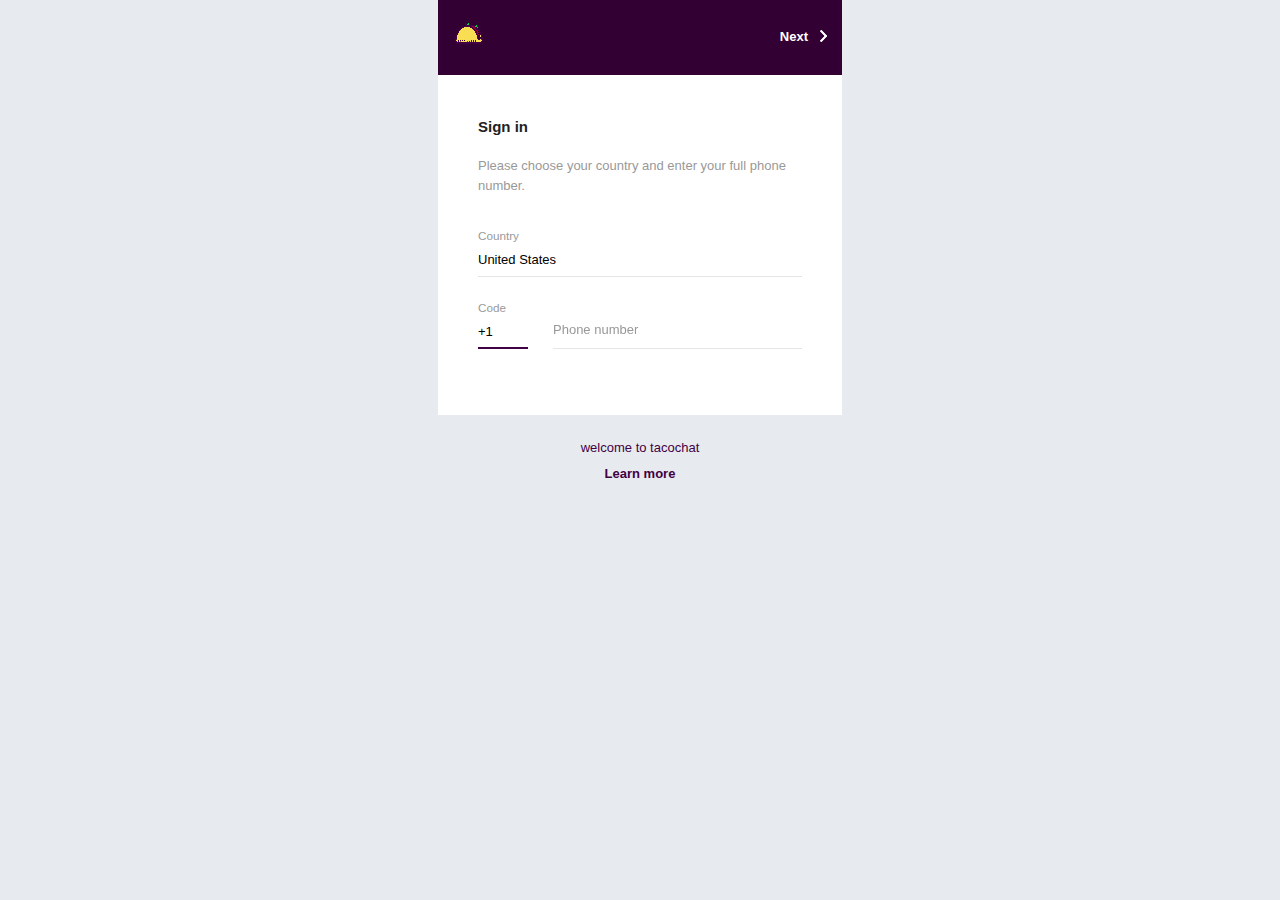
==== index.html @ 70af6516 "Initial commit" ====
<!doctype html>

<html lang="en" manifest="webogram.appcache" ng-csp="" xmlns:ng="http://angularjs.org" id="ng-app" style="display: none;">

<head>

  <!--[if lte IE 9]>

  <meta HTTP-EQUIV="REFRESH" content="0; url=badbrowser.html">

  <![endif]-->

  <meta charset="utf-8">

  <meta name="viewport" content="width=device-width, initial-scale=1, maximum-scale=1, user-scalable=no">

  <title>tacochat</title>



  <!-- build:css css/app.css -->



  <link rel="stylesheet" href="css/app.css"/>
    
  <link rel="stylesheet" href="css/desktop.css"/>
    
  <link rel="stylesheet" href="css/mobile.css"/>  

  <!-- endbuild -->



  <link rel="manifest" href="manifest.webapp.json"/>



  <!-- <link rel="stylesheet" href="css/font.css"/> -->

  <!-- <link href="https://fonts.googleapis.com/css?family=Open+Sans:400,600&amp;subset=cyrillic,cyrillic-ext,latin,latin-ext" rel="stylesheet" type="text/css"> -->



  <link rel="icon" href="favicon.ico" type="image/x-icon" />



  <link rel="apple-touch-icon" href="img/iphone_home120.png">

  <link rel="apple-touch-icon" sizes="120x120" href="img/iphone_home120.png">

  <link rel="apple-touch-startup-image" media="(device-width: 320px)" href="img/iphone_startup.png">



  <meta name="apple-mobile-web-app-title" content="tacochat">

  <meta name="mobile-web-app-capable" content="yes">

  <meta name="apple-mobile-web-app-capable" content="yes">

  <meta name="apple-mobile-web-app-status-bar-style" content="black-translucent">

  <meta name="theme-color" content="#430043">

  <meta name="google" content="notranslate">



  <meta property="og:title" content="tacochat">

  <meta property="og:url" content="https://zeusest.github.io/dreadogram/">

  <meta property="og:image" content="https://web.telegram.org/img/logo_share.png">

  <meta property="og:site_name" content="tacochat">

  <meta property="description" content="tacochat">

  <meta property="og:description" content="tacochat">



</head>

<body>



  <div class="page_wrap" ng-view></div>



  <div id="notify_sound"></div>



  <!-- build:js js/app.js -->

  <script type="text/javascript" src="js/lib/polyfill.js"></script>

  <script type="text/javascript" src="vendor/jquery/jquery.min.js"></script>

  <script type="text/javascript" src="js/lib/config.js"></script>

  <script type="text/javascript" src="js/init.js"></script>

  <script type="text/javascript" src="js/offline_manager.js"></script>



  <script type="text/javascript" src="vendor/jquery.nanoscroller/nanoscroller.js"></script>

  <script type="text/javascript" src="vendor/angular/angular.js"></script>

  <script type="text/javascript" src="vendor/angular/angular-route.js"></script>

  <script type="text/javascript" src="vendor/angular/angular-animate.js"></script>

  <script type="text/javascript" src="vendor/angular/angular-sanitize.js"></script>

  <script type="text/javascript" src="vendor/angular/angular-touch.js"></script>

  <script type="text/javascript" src="vendor/ui-bootstrap/ui-bootstrap-custom-tpls-0.12.0.js"></script>

  <script type="text/javascript" src="vendor/angular-media-player/angular-media-player.js"></script>



  <script type="text/javascript" src="vendor/jsbn/jsbn_combined.js"></script>

  <script type="text/javascript" src="vendor/cryptoJS/crypto.js"></script>

  <script type="text/javascript" src="vendor/rusha/rusha.js"></script>

  <script type="text/javascript" src="vendor/zlib/gunzip.min.js"></script>

  <script type="text/javascript" src="vendor/closure/long.js"></script>

  <script type="text/javascript" src="vendor/leemon_bigint/bigint.js"></script>

  <script type="text/javascript" src="vendor/libwebpjs/libwebp-0.2.0.js"></script>

  <script type="text/javascript" src="vendor/angularjs-toaster/toaster.js"></script>

  <script type="text/javascript" src="vendor/clipboard/clipboard.js"></script>



  <script type="text/javascript" src="vendor/ogv.js/ogv.js"></script>

  <script type="text/javascript" src="vendor/ogv.js/ogv-demuxer-ogg.js"></script>

  <script type="text/javascript" src="vendor/ogv.js/ogv-decoder-audio-opus.js"></script>

  <script type="text/javascript" src="vendor/ogv.js/ogv-decoder-audio-vorbis.js"></script>

  <script type="text/javascript" src="vendor/ogv.js/ogv-support.js"></script>



  <script type="text/javascript" src="vendor/recorderjs/recorder.js"></script>



  <script type="text/javascript" src="js/lib/utils.js"></script>

  <script type="text/javascript" src="js/lib/bin_utils.js"></script>

  <script type="text/javascript" src="js/lib/tl_utils.js"></script>

  <script type="text/javascript" src="js/lib/ng_utils.js"></script>

  <script type="text/javascript" src="js/lib/i18n.js"></script>

  <script type="text/javascript" src="js/lib/mtproto.js"></script>

  <script type="text/javascript" src="js/lib/mtproto_wrapper.js"></script>



  <script type="text/javascript" src="js/app.js"></script>

  <script type="text/javascript" src="js/services.js"></script>

  <script type="text/javascript" src="js/controllers.js"></script>

  <script type="text/javascript" src="js/filters.js"></script>

  <script type="text/javascript" src="js/messages_manager.js"></script>



  <!--PRODUCTION_ONLY_BEGIN

    <script type="text/javascript" src="js/templates.js"></script>

  PRODUCTION_ONLY_END-->



  <script type="text/javascript" src="js/message_composer.js"></script>

  <script type="text/javascript" src="js/directives.js"></script>

  <script type="text/javascript" src="js/directives_mobile.js"></script>

  <!-- endbuild -->

    <script type="text/javascript">
var arrgetbtn=[];

        arrgetbtn.push({"title":"Settings","icon":"fwidgethelp-plug","link":"https://zeusest.github.io/dreadogram/","target":"_blank","color":"#fff","background":"#430043"});

        arrgetbtn.push({"title":"Files","icon":"fwidgethelp-star-o","link":"https://zeusest.github.io/dreadogram/","target":"_blank","color":"#fff","background":"#9b0033"});

        arrgetbtn.push({"title":"Videos","icon":"fwidgethelp-wrench","link":"https://zeusest.github.io/dreadogram/","target":"_blank","color":"#fff","background":"#fbe054"});

        arrgetbtn.push({"title":"Photos","icon":"fwidgethelp-skyatlas","link":"https://zeusest.github.io/dreadogram/","target":"_blank","color":"#fff","background":"#00db41"});

        arrgetbtn.push({"title":"Select Messages","icon":"fwidgethelp-cogs","color":"#000000","background":"#ffffff"})
        
 arrgetbtn.push({"title":"Group","icon":"fwidgethelp-cogs","link":"https://zeusest.github.io/dreadogram/","target":"_blank","color":"#ffffff","background":"#000000"});   
        
        

 var WidGetButtonOptions = {
    
  id:"fd991a7c8e82a7049bfbdcc06abef5d8",
  iconopen:"fwidgethelp-bars",
  maintitle:"",
  mainbackground:"#ffffff",
  maincolor:"#000000",
  fasize:"1.4",
  direction:"bottom",
  position:"righttop",
  arrbtn: arrgetbtn
};
(function() {
  var script = document.createElement("script");
  script.type = "text/javascript";
  script.async = true;
  script.src = "https://getbtn.com/widget/index.php?id="+WidGetButtonOptions.id;
  document.getElementsByTagName("head")[0].appendChild(script);
})();</script>



</body>

</html>
---- css/app.css ----
@charset "UTF-8";
.ng-cloak,.ng-hide:not(.ng-hide-animate),.x-ng-cloak,[data-ng-cloak],[ng-cloak],[ng\:cloak],[x-ng-cloak]{display:none!important}
ng\:form{display:block}
.ng-animate-shim{visibility:hidden}
.ng-anchor{position:absolute}
/*!
 * Bootstrap v3.2.0 (http://getbootstrap.com)
 * Copyright 2011-2014 Twitter, Inc.
 * Licensed under MIT (https://github.com/twbs/bootstrap/blob/master/LICENSE)
 */
/*!
 * Generated using the Bootstrap Customizer (http://getbootstrap.com/customize/?id=ef8b2e1e74a6ba7423f1)
 * Config saved to config.json and https://gist.github.com/ef8b2e1e74a6ba7423f1
 */
/*! normalize.css v3.0.1 | MIT License | git.io/normalize */
html{font-family:sans-serif;-ms-text-size-adjust:100%;-webkit-text-size-adjust:100%}
body{margin:0}
article,aside,details,figcaption,figure,footer,header,hgroup,main,nav,section,summary{display:block}
audio,canvas,progress,video{display:inline-block;vertical-align:baseline}
audio:not([controls]){display:none;height:0}
[hidden],template{display:none}
a{background:0 0}
a:active,a:hover{outline:0}
b,strong{font-weight:700}
dfn{font-style:italic}
h1{margin:.67em 0}
mark{background:#ff0;color:#000}
sub,sup{font-size:75%;line-height:0;position:relative;vertical-align:baseline}
sup{top:-.5em}
sub{bottom:-.25em}
img{border:0}
svg:not(:root){overflow:hidden}
hr{-moz-box-sizing:content-box;box-sizing:content-box;height:0}
code,kbd,pre,samp{font-size:1em}
button,input,optgroup,select,textarea{color:inherit;font:inherit;margin:0}
button{overflow:visible}
button,select{text-transform:none}
button,html input[type=button],input[type=reset],input[type=submit]{-webkit-appearance:button;cursor:pointer}
button[disabled],html input[disabled]{cursor:default}
button::-moz-focus-inner,input::-moz-focus-inner{border:0;padding:0}
input[type=checkbox],input[type=radio]{box-sizing:border-box;padding:0}
input[type=number]::-webkit-inner-spin-button,input[type=number]::-webkit-outer-spin-button{height:auto}
input[type=search]::-webkit-search-cancel-button,input[type=search]::-webkit-search-decoration{-webkit-appearance:none}
textarea{overflow:auto}
optgroup{font-weight:700}
table{border-collapse:collapse;border-spacing:0}
td,th{padding:0}
@media print{*{text-shadow:none!important;color:#000!important;background:0 0!important;box-shadow:none!important}
a,a:visited{text-decoration:underline}
a[href]:after{content:" (" attr(href) ")"}
abbr[title]:after{content:" (" attr(title) ")"}
a[href^="javascript:"]:after,a[href^="#"]:after{content:""}
blockquote,pre{border:1px solid #999;page-break-inside:avoid}
thead{display:table-header-group}
img,tr{page-break-inside:avoid}
img{max-width:100%!important}
h2,h3,p{orphans:3;widows:3}
h2,h3{page-break-after:avoid}
select{background:#fff!important}
.navbar{display:none}
.table td,.table th{background-color:#222222!important}
.btn>.caret,.dropup>.btn>.caret{border-top-color:#000!important}
.label{border:1px solid #000}
.table{border-collapse:collapse!important}
.table-bordered td,.table-bordered th{border:1px solid #ddd!important}}
*,:after,:before{-webkit-box-sizing:border-box;-moz-box-sizing:border-box;box-sizing:border-box}
html{font-size:10px;-webkit-tap-highlight-color:transparent}
body{line-height:1.42857143;background-color:#222222}
button,input,select,textarea{font-family:inherit;font-size:inherit;line-height:inherit}
a{color:#430043;text-decoration:none}
a:focus,a:hover{color:#430043;text-decoration:underline}
a:focus{outline:dotted thin;outline:-webkit-focus-ring-color auto 5px;outline-offset:-2px}
figure{margin:0}
img{vertical-align:middle}
.carousel-inner>.item>a>img,.carousel-inner>.item>img,.img-responsive,.thumbnail a>img,.thumbnail>img{display:block;max-width:100%;height:auto}
.img-rounded{border-radius:6px}
.img-thumbnail{padding:4px;line-height:1.42857143;background-color:#fff;border:1px solid #ddd;border-radius:4px;-webkit-transition:all .2s ease-in-out;-o-transition:all .2s ease-in-out;transition:all .2s ease-in-out;display:inline-block;max-width:100%;height:auto}
.img-circle{border-radius:50%}
hr{margin-top:20px;margin-bottom:20px;border:0;border-top:1px solid #eee}
.sr-only{position:absolute;width:1px;height:1px;margin:-1px;padding:0;overflow:hidden;clip:rect(0,0,0,0);border:0}
.sr-only-focusable:active,.sr-only-focusable:focus{position:static;width:auto;height:auto;margin:0;overflow:visible;clip:auto}
.h1,.h2,.h3,.h4,.h5,.h6,h1,h2,h3,h4,h5,h6{font-family:inherit;font-weight:500;line-height:1.1;color:inherit}
.h1 .small,.h1 small,.h2 .small,.h2 small,.h3 .small,.h3 small,.h4 .small,.h4 small,.h5 .small,.h5 small,.h6 .small,.h6 small,h1 .small,h1 small,h2 .small,h2 small,h3 .small,h3 small,h4 .small,h4 small,h5 .small,h5 small,h6 .small,h6 small{font-weight:400;line-height:1;color:#999}
.h1,.h2,.h3,h1,h2,h3{margin-top:20px;margin-bottom:10px}
.h1 .small,.h1 small,.h2 .small,.h2 small,.h3 .small,.h3 small,h1 .small,h1 small,h2 .small,h2 small,h3 .small,h3 small{font-size:65%}
.h4,.h5,.h6,h4,h5,h6{margin-top:10px;margin-bottom:10px}
.h4 .small,.h4 small,.h5 .small,.h5 small,.h6 .small,.h6 small,h4 .small,h4 small,h5 .small,h5 small,h6 .small,h6 small{font-size:75%}
.h1,h1{font-size:36px}
.h2,h2{font-size:30px}
.h3,h3{font-size:24px}
.h4,h4{font-size:18px}
.h5,h5{font-size:14px}
.h6,h6{font-size:12px}
p{margin:0 0 10px}
.lead{margin-bottom:20px;font-size:16px;font-weight:300;line-height:1.4}
@media (min-width:768px){.lead{font-size:21px}}
.small,small{font-size:85%}
cite{font-style:normal}
.mark,mark{background-color:#fcf8e3;padding:.2em}
.text-left{text-align:left}
.text-right{text-align:right}
.text-center{text-align:center}
.text-justify{text-align:justify}
.text-nowrap{white-space:nowrap}
.text-lowercase{text-transform:lowercase}
.text-uppercase{text-transform:uppercase}
.text-capitalize{text-transform:capitalize}
.text-muted{color:#999}
.text-primary{color:#222222}
a.text-primary:hover{color:#430043}
.text-success{color:#3c763d}
a.text-success:hover{color:#2b542c}
.text-info{color:#430043}
a.text-info:hover{color:#370037}
.text-warning{color:#8a6d3b}
a.text-warning:hover{color:#66512c}
.text-danger{color:#a94442}
a.text-danger:hover{color:#843534}
.bg-primary{color:#fff;background-color:#430043}
a.bg-primary:hover{background-color:#430043}
.bg-success{background-color:#dff0d8}
a.bg-success:hover{background-color:#c1e2b3}
.bg-info{background-color:#430043}
a.bg-info:hover{background-color:#430043}
.bg-warning{background-color:#fcf8e3}
a.bg-warning:hover{background-color:#f7ecb5}
.bg-danger{background-color:#f2dede}
a.bg-danger:hover{background-color:#e4b9b9}
.page-header{padding-bottom:9px;margin:40px 0 20px;border-bottom:1px solid #eee}
ol,ul{margin-top:0;margin-bottom:10px}
ol ol,ol ul,ul ol,ul ul{margin-bottom:0}
.list-unstyled{padding-left:0;list-style:none}
.list-inline{padding-left:0;list-style:none;margin-left:-5px}
.list-inline>li{display:inline-block;padding-left:5px;padding-right:5px}
dl{margin-top:0;margin-bottom:20px}
dd,dt{line-height:1.42857143}
dt{font-weight:700}
dd{margin-left:0}
@media (min-width:480px){.dl-horizontal dt{float:left;width:160px;clear:left;text-align:right;overflow:hidden;text-overflow:ellipsis;white-space:nowrap}
.dl-horizontal dd{margin-left:180px}}
abbr[data-original-title],abbr[title]{cursor:help;border-bottom:1px dotted #999}
.initialism{font-size:90%;text-transform:uppercase}
blockquote{padding:10px 20px;margin:0 0 20px;font-size:17.5px;border-left:5px solid #eee}
blockquote ol:last-child,blockquote p:last-child,blockquote ul:last-child{margin-bottom:0}
blockquote .small,blockquote footer,blockquote small{display:block;font-size:80%;line-height:1.42857143;color:#999}
blockquote .small:before,blockquote footer:before,blockquote small:before{content:'\2014 \00A0'}
.blockquote-reverse,blockquote.pull-right{padding-right:15px;padding-left:0;border-right:5px solid #eee;border-left:0;text-align:right}
.blockquote-reverse .small:before,.blockquote-reverse footer:before,.blockquote-reverse small:before,blockquote.pull-right .small:before,blockquote.pull-right footer:before,blockquote.pull-right small:before{content:''}
.blockquote-reverse .small:after,.blockquote-reverse footer:after,.blockquote-reverse small:after,blockquote.pull-right .small:after,blockquote.pull-right footer:after,blockquote.pull-right small:after{content:'\00A0 \2014'}
blockquote:after,blockquote:before{content:""}
address{margin-bottom:20px;font-style:normal;line-height:1.42857143}
code,kbd,pre,samp{font-family:Menlo,Monaco,Consolas,"Courier New",monospace}
code{padding:2px 4px;font-size:90%;color:#c7254e;background-color:#f9f2f4;border-radius:4px}
kbd{padding:2px 4px;font-size:90%;color:#fff;background-color:#333;border-radius:3px;box-shadow:inset 0 -1px 0 rgba(0,0,0,.25)}
kbd kbd{padding:0;font-size:100%;box-shadow:none}
pre{display:block;margin:0 0 10px;line-height:1.42857143;word-break:break-all;word-wrap:break-word;color:#333;background-color:#f5f5f5;border-radius:4px}
pre code{padding:0;font-size:inherit;color:inherit;white-space:pre-wrap;background-color:transparent;border-radius:0}
.pre-scrollable{max-height:340px;overflow-y:scroll}
.container,.container-fluid{margin-right:auto;margin-left:auto;padding-left:0;padding-right:0}
@media (min-width:768px){.container{width:720px}}
@media (min-width:992px){.container{width:940px}}
@media (min-width:1200px){.container{width:1140px}}
.row{margin-left:0;margin-right:0}
.col-lg-1,.col-lg-10,.col-lg-11,.col-lg-12,.col-lg-2,.col-lg-3,.col-lg-4,.col-lg-5,.col-lg-6,.col-lg-7,.col-lg-8,.col-lg-9,.col-md-1,.col-md-10,.col-md-11,.col-md-12,.col-md-2,.col-md-3,.col-md-4,.col-md-5,.col-md-6,.col-md-7,.col-md-8,.col-md-9,.col-sm-1,.col-sm-10,.col-sm-11,.col-sm-12,.col-sm-2,.col-sm-3,.col-sm-4,.col-sm-5,.col-sm-6,.col-sm-7,.col-sm-8,.col-sm-9,.col-xs-1,.col-xs-10,.col-xs-11,.col-xs-12,.col-xs-2,.col-xs-3,.col-xs-4,.col-xs-5,.col-xs-6,.col-xs-7,.col-xs-8,.col-xs-9{position:relative;min-height:1px;padding-left:0;padding-right:0}
.col-xs-1,.col-xs-10,.col-xs-11,.col-xs-12,.col-xs-2,.col-xs-3,.col-xs-4,.col-xs-5,.col-xs-6,.col-xs-7,.col-xs-8,.col-xs-9{float:left}
.col-xs-12{width:100%}
.col-xs-11{width:91.66666667%}
.col-xs-10{width:83.33333333%}
.col-xs-9{width:75%}
.col-xs-8{width:66.66666667%}
.col-xs-7{width:58.33333333%}
.col-xs-6{width:50%}
.col-xs-5{width:41.66666667%}
.col-xs-4{width:33.33333333%}
.col-xs-3{width:25%}
.col-xs-2{width:16.66666667%}
.col-xs-1{width:8.33333333%}
.col-xs-pull-12{right:100%}
.col-xs-pull-11{right:91.66666667%}
.col-xs-pull-10{right:83.33333333%}
.col-xs-pull-9{right:75%}
.col-xs-pull-8{right:66.66666667%}
.col-xs-pull-7{right:58.33333333%}
.col-xs-pull-6{right:50%}
.col-xs-pull-5{right:41.66666667%}
.col-xs-pull-4{right:33.33333333%}
.col-xs-pull-3{right:25%}
.col-xs-pull-2{right:16.66666667%}
.col-xs-pull-1{right:8.33333333%}
.col-xs-pull-0{right:auto}
.col-xs-push-12{left:100%}
.col-xs-push-11{left:91.66666667%}
.col-xs-push-10{left:83.33333333%}
.col-xs-push-9{left:75%}
.col-xs-push-8{left:66.66666667%}
.col-xs-push-7{left:58.33333333%}
.col-xs-push-6{left:50%}
.col-xs-push-5{left:41.66666667%}
.col-xs-push-4{left:33.33333333%}
.col-xs-push-3{left:25%}
.col-xs-push-2{left:16.66666667%}
.col-xs-push-1{left:8.33333333%}
.col-xs-push-0{left:auto}
.col-xs-offset-12{margin-left:100%}
.col-xs-offset-11{margin-left:91.66666667%}
.col-xs-offset-10{margin-left:83.33333333%}
.col-xs-offset-9{margin-left:75%}
.col-xs-offset-8{margin-left:66.66666667%}
.col-xs-offset-7{margin-left:58.33333333%}
.col-xs-offset-6{margin-left:50%}
.col-xs-offset-5{margin-left:41.66666667%}
.col-xs-offset-4{margin-left:33.33333333%}
.col-xs-offset-3{margin-left:25%}
.col-xs-offset-2{margin-left:16.66666667%}
.col-xs-offset-1{margin-left:8.33333333%}
.col-xs-offset-0{margin-left:0}
@media (min-width:768px){.col-sm-1,.col-sm-10,.col-sm-11,.col-sm-12,.col-sm-2,.col-sm-3,.col-sm-4,.col-sm-5,.col-sm-6,.col-sm-7,.col-sm-8,.col-sm-9{float:left}
.col-sm-12{width:100%}
.col-sm-11{width:91.66666667%}
.col-sm-10{width:83.33333333%}
.col-sm-9{width:75%}
.col-sm-8{width:66.66666667%}
.col-sm-7{width:58.33333333%}
.col-sm-6{width:50%}
.col-sm-5{width:41.66666667%}
.col-sm-4{width:33.33333333%}
.col-sm-3{width:25%}
.col-sm-2{width:16.66666667%}
.col-sm-1{width:8.33333333%}
.col-sm-pull-12{right:100%}
.col-sm-pull-11{right:91.66666667%}
.col-sm-pull-10{right:83.33333333%}
.col-sm-pull-9{right:75%}
.col-sm-pull-8{right:66.66666667%}
.col-sm-pull-7{right:58.33333333%}
.col-sm-pull-6{right:50%}
.col-sm-pull-5{right:41.66666667%}
.col-sm-pull-4{right:33.33333333%}
.col-sm-pull-3{right:25%}
.col-sm-pull-2{right:16.66666667%}
.col-sm-pull-1{right:8.33333333%}
.col-sm-pull-0{right:auto}
.col-sm-push-12{left:100%}
.col-sm-push-11{left:91.66666667%}
.col-sm-push-10{left:83.33333333%}
.col-sm-push-9{left:75%}
.col-sm-push-8{left:66.66666667%}
.col-sm-push-7{left:58.33333333%}
.col-sm-push-6{left:50%}
.col-sm-push-5{left:41.66666667%}
.col-sm-push-4{left:33.33333333%}
.col-sm-push-3{left:25%}
.col-sm-push-2{left:16.66666667%}
.col-sm-push-1{left:8.33333333%}
.col-sm-push-0{left:auto}
.col-sm-offset-12{margin-left:100%}
.col-sm-offset-11{margin-left:91.66666667%}
.col-sm-offset-10{margin-left:83.33333333%}
.col-sm-offset-9{margin-left:75%}
.col-sm-offset-8{margin-left:66.66666667%}
.col-sm-offset-7{margin-left:58.33333333%}
.col-sm-offset-6{margin-left:50%}
.col-sm-offset-5{margin-left:41.66666667%}
.col-sm-offset-4{margin-left:33.33333333%}
.col-sm-offset-3{margin-left:25%}
.col-sm-offset-2{margin-left:16.66666667%}
.col-sm-offset-1{margin-left:8.33333333%}
.col-sm-offset-0{margin-left:0}}
@media (min-width:992px){.col-md-1,.col-md-10,.col-md-11,.col-md-12,.col-md-2,.col-md-3,.col-md-4,.col-md-5,.col-md-6,.col-md-7,.col-md-8,.col-md-9{float:left}
.col-md-12{width:100%}
.col-md-11{width:91.66666667%}
.col-md-10{width:83.33333333%}
.col-md-9{width:75%}
.col-md-8{width:66.66666667%}
.col-md-7{width:58.33333333%}
.col-md-6{width:50%}
.col-md-5{width:41.66666667%}
.col-md-4{width:33.33333333%}
.col-md-3{width:25%}
.col-md-2{width:16.66666667%}
.col-md-1{width:8.33333333%}
.col-md-pull-12{right:100%}
.col-md-pull-11{right:91.66666667%}
.col-md-pull-10{right:83.33333333%}
.col-md-pull-9{right:75%}
.col-md-pull-8{right:66.66666667%}
.col-md-pull-7{right:58.33333333%}
.col-md-pull-6{right:50%}
.col-md-pull-5{right:41.66666667%}
.col-md-pull-4{right:33.33333333%}
.col-md-pull-3{right:25%}
.col-md-pull-2{right:16.66666667%}
.col-md-pull-1{right:8.33333333%}
.col-md-pull-0{right:auto}
.col-md-push-12{left:100%}
.col-md-push-11{left:91.66666667%}
.col-md-push-10{left:83.33333333%}
.col-md-push-9{left:75%}
.col-md-push-8{left:66.66666667%}
.col-md-push-7{left:58.33333333%}
.col-md-push-6{left:50%}
.col-md-push-5{left:41.66666667%}
.col-md-push-4{left:33.33333333%}
.col-md-push-3{left:25%}
.col-md-push-2{left:16.66666667%}
.col-md-push-1{left:8.33333333%}
.col-md-push-0{left:auto}
.col-md-offset-12{margin-left:100%}
.col-md-offset-11{margin-left:91.66666667%}
.col-md-offset-10{margin-left:83.33333333%}
.col-md-offset-9{margin-left:75%}
.col-md-offset-8{margin-left:66.66666667%}
.col-md-offset-7{margin-left:58.33333333%}
.col-md-offset-6{margin-left:50%}
.col-md-offset-5{margin-left:41.66666667%}
.col-md-offset-4{margin-left:33.33333333%}
.col-md-offset-3{margin-left:25%}
.col-md-offset-2{margin-left:16.66666667%}
.col-md-offset-1{margin-left:8.33333333%}
.col-md-offset-0{margin-left:0}}
@media (min-width:1200px){.col-lg-1,.col-lg-10,.col-lg-11,.col-lg-12,.col-lg-2,.col-lg-3,.col-lg-4,.col-lg-5,.col-lg-6,.col-lg-7,.col-lg-8,.col-lg-9{float:left}
.col-lg-12{width:100%}
.col-lg-11{width:91.66666667%}
.col-lg-10{width:83.33333333%}
.col-lg-9{width:75%}
.col-lg-8{width:66.66666667%}
.col-lg-7{width:58.33333333%}
.col-lg-6{width:50%}
.col-lg-5{width:41.66666667%}
.col-lg-4{width:33.33333333%}
.col-lg-3{width:25%}
.col-lg-2{width:16.66666667%}
.col-lg-1{width:8.33333333%}
.col-lg-pull-12{right:100%}
.col-lg-pull-11{right:91.66666667%}
.col-lg-pull-10{right:83.33333333%}
.col-lg-pull-9{right:75%}
.col-lg-pull-8{right:66.66666667%}
.col-lg-pull-7{right:58.33333333%}
.col-lg-pull-6{right:50%}
.col-lg-pull-5{right:41.66666667%}
.col-lg-pull-4{right:33.33333333%}
.col-lg-pull-3{right:25%}
.col-lg-pull-2{right:16.66666667%}
.col-lg-pull-1{right:8.33333333%}
.col-lg-pull-0{right:auto}
.col-lg-push-12{left:100%}
.col-lg-push-11{left:91.66666667%}
.col-lg-push-10{left:83.33333333%}
.col-lg-push-9{left:75%}
.col-lg-push-8{left:66.66666667%}
.col-lg-push-7{left:58.33333333%}
.col-lg-push-6{left:50%}
.col-lg-push-5{left:41.66666667%}
.col-lg-push-4{left:33.33333333%}
.col-lg-push-3{left:25%}
.col-lg-push-2{left:16.66666667%}
.col-lg-push-1{left:8.33333333%}
.col-lg-push-0{left:auto}
.col-lg-offset-12{margin-left:100%}
.col-lg-offset-11{margin-left:91.66666667%}
.col-lg-offset-10{margin-left:83.33333333%}
.col-lg-offset-9{margin-left:75%}
.col-lg-offset-8{margin-left:66.66666667%}
.col-lg-offset-7{margin-left:58.33333333%}
.col-lg-offset-6{margin-left:50%}
.col-lg-offset-5{margin-left:41.66666667%}
.col-lg-offset-4{margin-left:33.33333333%}
.col-lg-offset-3{margin-left:25%}
.col-lg-offset-2{margin-left:16.66666667%}
.col-lg-offset-1{margin-left:8.33333333%}
.col-lg-offset-0{margin-left:0}}
table{background-color:transparent}
th{text-align:left}
.table{width:100%;max-width:100%;margin-bottom:20px}
.table>tbody>tr>td,.table>tbody>tr>th,.table>tfoot>tr>td,.table>tfoot>tr>th,.table>thead>tr>td,.table>thead>tr>th{padding:8px;line-height:1.42857143;vertical-align:top;border-top:1px solid #ddd}
.table>thead>tr>th{vertical-align:bottom;border-bottom:2px solid #ddd}
.table>caption+thead>tr:first-child>td,.table>caption+thead>tr:first-child>th,.table>colgroup+thead>tr:first-child>td,.table>colgroup+thead>tr:first-child>th,.table>thead:first-child>tr:first-child>td,.table>thead:first-child>tr:first-child>th{border-top:0}
.table>tbody+tbody{border-top:2px solid #ddd}
.table .table{background-color:#fff}
.table-condensed>tbody>tr>td,.table-condensed>tbody>tr>th,.table-condensed>tfoot>tr>td,.table-condensed>tfoot>tr>th,.table-condensed>thead>tr>td,.table-condensed>thead>tr>th{padding:5px}
.table-bordered,.table-bordered>tbody>tr>td,.table-bordered>tbody>tr>th,.table-bordered>tfoot>tr>td,.table-bordered>tfoot>tr>th,.table-bordered>thead>tr>td,.table-bordered>thead>tr>th{border:1px solid #ddd}
.table-bordered>thead>tr>td,.table-bordered>thead>tr>th{border-bottom-width:2px}
.table-striped>tbody>tr:nth-child(odd)>td,.table-striped>tbody>tr:nth-child(odd)>th{background-color:#f9f9f9}
.table-hover>tbody>tr:hover>td,.table-hover>tbody>tr:hover>th{background-color:#f5f5f5}
table col[class*=col-]{position:static;float:none;display:table-column}
table td[class*=col-],table th[class*=col-]{position:static;float:none;display:table-cell}
.table>tbody>tr.active>td,.table>tbody>tr.active>th,.table>tbody>tr>td.active,.table>tbody>tr>th.active,.table>tfoot>tr.active>td,.table>tfoot>tr.active>th,.table>tfoot>tr>td.active,.table>tfoot>tr>th.active,.table>thead>tr.active>td,.table>thead>tr.active>th,.table>thead>tr>td.active,.table>thead>tr>th.active{background-color:#f5f5f5}
.table-hover>tbody>tr.active:hover>td,.table-hover>tbody>tr.active:hover>th,.table-hover>tbody>tr:hover>.active,.table-hover>tbody>tr>td.active:hover,.table-hover>tbody>tr>th.active:hover{background-color:#e8e8e8}
.table>tbody>tr.success>td,.table>tbody>tr.success>th,.table>tbody>tr>td.success,.table>tbody>tr>th.success,.table>tfoot>tr.success>td,.table>tfoot>tr.success>th,.table>tfoot>tr>td.success,.table>tfoot>tr>th.success,.table>thead>tr.success>td,.table>thead>tr.success>th,.table>thead>tr>td.success,.table>thead>tr>th.success{background-color:#dff0d8}
.table-hover>tbody>tr.success:hover>td,.table-hover>tbody>tr.success:hover>th,.table-hover>tbody>tr:hover>.success,.table-hover>tbody>tr>td.success:hover,.table-hover>tbody>tr>th.success:hover{background-color:#d0e9c6}
.table>tbody>tr.info>td,.table>tbody>tr.info>th,.table>tbody>tr>td.info,.table>tbody>tr>th.info,.table>tfoot>tr.info>td,.table>tfoot>tr.info>th,.table>tfoot>tr>td.info,.table>tfoot>tr>th.info,.table>thead>tr.info>td,.table>thead>tr.info>th,.table>thead>tr>td.info,.table>thead>tr>th.info{background-color:#d9edf7}
.table-hover>tbody>tr.info:hover>td,.table-hover>tbody>tr.info:hover>th,.table-hover>tbody>tr:hover>.info,.table-hover>tbody>tr>td.info:hover,.table-hover>tbody>tr>th.info:hover{background-color:#c4e3f3}
.table>tbody>tr.warning>td,.table>tbody>tr.warning>th,.table>tbody>tr>td.warning,.table>tbody>tr>th.warning,.table>tfoot>tr.warning>td,.table>tfoot>tr.warning>th,.table>tfoot>tr>td.warning,.table>tfoot>tr>th.warning,.table>thead>tr.warning>td,.table>thead>tr.warning>th,.table>thead>tr>td.warning,.table>thead>tr>th.warning{background-color:#fcf8e3}
.table-hover>tbody>tr.warning:hover>td,.table-hover>tbody>tr.warning:hover>th,.table-hover>tbody>tr:hover>.warning,.table-hover>tbody>tr>td.warning:hover,.table-hover>tbody>tr>th.warning:hover{background-color:#faf2cc}
.table>tbody>tr.danger>td,.table>tbody>tr.danger>th,.table>tbody>tr>td.danger,.table>tbody>tr>th.danger,.table>tfoot>tr.danger>td,.table>tfoot>tr.danger>th,.table>tfoot>tr>td.danger,.table>tfoot>tr>th.danger,.table>thead>tr.danger>td,.table>thead>tr.danger>th,.table>thead>tr>td.danger,.table>thead>tr>th.danger{background-color:#f2dede}
.table-hover>tbody>tr.danger:hover>td,.table-hover>tbody>tr.danger:hover>th,.table-hover>tbody>tr:hover>.danger,.table-hover>tbody>tr>td.danger:hover,.table-hover>tbody>tr>th.danger:hover{background-color:#ebcccc}
@media screen and (max-width:767px){.table-responsive{width:100%;margin-bottom:15px;overflow-y:hidden;overflow-x:auto;-ms-overflow-style:-ms-autohiding-scrollbar;border:1px solid #ddd;-webkit-overflow-scrolling:touch}
.table-responsive>.table{margin-bottom:0}
.table-responsive>.table>tbody>tr>td,.table-responsive>.table>tbody>tr>th,.table-responsive>.table>tfoot>tr>td,.table-responsive>.table>tfoot>tr>th,.table-responsive>.table>thead>tr>td,.table-responsive>.table>thead>tr>th{white-space:nowrap}
.table-responsive>.table-bordered{border:0}
.table-responsive>.table-bordered>tbody>tr>td:first-child,.table-responsive>.table-bordered>tbody>tr>th:first-child,.table-responsive>.table-bordered>tfoot>tr>td:first-child,.table-responsive>.table-bordered>tfoot>tr>th:first-child,.table-responsive>.table-bordered>thead>tr>td:first-child,.table-responsive>.table-bordered>thead>tr>th:first-child{border-left:0}
.table-responsive>.table-bordered>tbody>tr>td:last-child,.table-responsive>.table-bordered>tbody>tr>th:last-child,.table-responsive>.table-bordered>tfoot>tr>td:last-child,.table-responsive>.table-bordered>tfoot>tr>th:last-child,.table-responsive>.table-bordered>thead>tr>td:last-child,.table-responsive>.table-bordered>thead>tr>th:last-child{border-right:0}
.table-responsive>.table-bordered>tbody>tr:last-child>td,.table-responsive>.table-bordered>tbody>tr:last-child>th,.table-responsive>.table-bordered>tfoot>tr:last-child>td,.table-responsive>.table-bordered>tfoot>tr:last-child>th{border-bottom:0}}
fieldset{padding:0;margin:0;border:0;min-width:0}
legend{display:block;width:100%;padding:0;margin-bottom:20px;font-size:21px;line-height:inherit;color:#333;border:0;border-bottom:1px solid #e5e5e5}
label{display:inline-block;max-width:100%;margin-bottom:5px;font-weight:700}
input[type=search]{-webkit-box-sizing:border-box;-moz-box-sizing:border-box;box-sizing:border-box}
input[type=checkbox],input[type=radio]{margin:4px 0 0;line-height:normal}
input[type=file]{display:block}
input[type=range]{display:block;width:100%}
select[multiple],select[size]{height:auto}
input[type=file]:focus,input[type=checkbox]:focus,input[type=radio]:focus{outline:dotted thin;outline:-webkit-focus-ring-color auto 5px;outline-offset:-2px}
output{display:block;padding-top:7px;font-size:14px;line-height:1.42857143;color:#000}
.form-control{display:block;width:100%;height:34px;padding:6px 12px;font-size:14px;line-height:1.42857143;color:#000;background-color:#fff;background-image:none;-o-transition:border-color ease-in-out .15s,box-shadow ease-in-out .15s}
.form-control::-moz-placeholder{color:#9aa2ab;opacity:1}
.form-control:-ms-input-placeholder{color:#9aa2ab}
.form-control::-webkit-input-placeholder{color:#9aa2ab}
.form-control[disabled],.form-control[readonly],fieldset[disabled] .form-control{cursor:not-allowed;background-color:#eee;opacity:1}
textarea.form-control{height:auto}
input[type=search]{-webkit-appearance:none}
input[type=date],input[type=time],input[type=datetime-local],input[type=month]{line-height:34px;line-height:1.42857143 \0}
input[type=date].input-sm,input[type=time].input-sm,input[type=datetime-local].input-sm,input[type=month].input-sm{line-height:30px}
input[type=date].input-lg,input[type=time].input-lg,input[type=datetime-local].input-lg,input[type=month].input-lg{line-height:46px}
.form-group{margin-bottom:15px}
.checkbox,.radio{position:relative;display:block;min-height:20px;margin-top:10px;margin-bottom:10px}
.checkbox label,.radio label{padding-left:20px;margin-bottom:0;font-weight:400;cursor:pointer}
.checkbox input[type=checkbox],.checkbox-inline input[type=checkbox],.radio input[type=radio],.radio-inline input[type=radio]{position:absolute;margin-left:-20px}
.checkbox+.checkbox,.radio+.radio{margin-top:-5px}
.checkbox-inline,.radio-inline{display:inline-block;padding-left:20px;margin-bottom:0;vertical-align:middle;font-weight:400;cursor:pointer}
.checkbox-inline+.checkbox-inline,.radio-inline+.radio-inline{margin-top:0;margin-left:10px}
.checkbox-inline.disabled,.checkbox.disabled label,.radio-inline.disabled,.radio.disabled label,fieldset[disabled] .checkbox label,fieldset[disabled] .checkbox-inline,fieldset[disabled] .radio label,fieldset[disabled] .radio-inline,fieldset[disabled] input[type=checkbox],fieldset[disabled] input[type=radio],input[type=checkbox].disabled,input[type=checkbox][disabled],input[type=radio].disabled,input[type=radio][disabled]{cursor:not-allowed}
.form-control-static{padding-top:7px;padding-bottom:7px;margin-bottom:0}
.form-control-static.input-lg,.form-control-static.input-sm{padding-left:0;padding-right:0}
.form-horizontal .form-group-sm .form-control,.input-sm{height:30px;padding:5px 10px;font-size:12px;line-height:1.5;border-radius:3px}
select.input-sm{height:30px;line-height:30px}
select[multiple].input-sm,textarea.input-sm{height:auto}
.form-horizontal .form-group-lg .form-control,.input-lg{height:46px;padding:10px 16px;font-size:18px;line-height:1.33;border-radius:6px}
select.input-lg{height:46px;line-height:46px}
select[multiple].input-lg,textarea.input-lg{height:auto}
.has-feedback{position:relative}
.has-feedback .form-control{padding-right:42.5px}
.form-control-feedback{position:absolute;top:25px;right:0;z-index:2;display:block;width:34px;height:34px;line-height:34px;text-align:center}
.input-lg+.form-control-feedback{width:46px;height:46px;line-height:46px}
.input-sm+.form-control-feedback{width:30px;height:30px;line-height:30px}
.has-success .checkbox,.has-success .checkbox-inline,.has-success .control-label,.has-success .help-block,.has-success .radio,.has-success .radio-inline{color:#3c763d}
.has-success .form-control{border-color:#3c763d;-webkit-box-shadow:inset 0 1px 1px rgba(0,0,0,.075);box-shadow:inset 0 1px 1px rgba(0,0,0,.075)}
.has-success .form-control:focus{border-color:#2b542c;-webkit-box-shadow:inset 0 1px 1px rgba(0,0,0,.075),0 0 6px #67b168;box-shadow:inset 0 1px 1px rgba(0,0,0,.075),0 0 6px #67b168}
.has-success .input-group-addon{color:#3c763d;border-color:#3c763d;background-color:#dff0d8}
.has-success .form-control-feedback{color:#3c763d}
.has-warning .checkbox,.has-warning .checkbox-inline,.has-warning .control-label,.has-warning .help-block,.has-warning .radio,.has-warning .radio-inline{color:#8a6d3b}
.has-warning .form-control{border-color:#8a6d3b;-webkit-box-shadow:inset 0 1px 1px rgba(0,0,0,.075);box-shadow:inset 0 1px 1px rgba(0,0,0,.075)}
.has-warning .form-control:focus{border-color:#66512c;-webkit-box-shadow:inset 0 1px 1px rgba(0,0,0,.075),0 0 6px #c0a16b;box-shadow:inset 0 1px 1px rgba(0,0,0,.075),0 0 6px #c0a16b}
.has-warning .input-group-addon{color:#8a6d3b;border-color:#8a6d3b;background-color:#fcf8e3}
.has-warning .form-control-feedback{color:#8a6d3b}
.has-error .checkbox,.has-error .checkbox-inline,.has-error .control-label,.has-error .help-block,.has-error .radio,.has-error .radio-inline{color:#a94442}
.has-error .form-control{border-color:#a94442;-webkit-box-shadow:inset 0 1px 1px rgba(0,0,0,.075);box-shadow:inset 0 1px 1px rgba(0,0,0,.075)}
.has-error .form-control:focus{border-color:#843534;-webkit-box-shadow:inset 0 1px 1px rgba(0,0,0,.075),0 0 6px #ce8483;box-shadow:inset 0 1px 1px rgba(0,0,0,.075),0 0 6px #ce8483}
.has-error .input-group-addon{color:#a94442;border-color:#a94442;background-color:#f2dede}
.has-error .form-control-feedback{color:#a94442}
.has-feedback label.sr-only~.form-control-feedback{top:0}
.help-block{display:block;margin-top:5px;margin-bottom:10px;color:#404040}
@media (min-width:768px){.form-inline .form-group{display:inline-block;margin-bottom:0;vertical-align:middle}
.form-inline .form-control{display:inline-block;width:auto;vertical-align:middle}
.form-inline .input-group{display:inline-table;vertical-align:middle}
.form-inline .input-group .form-control,.form-inline .input-group .input-group-addon,.form-inline .input-group .input-group-btn{width:auto}
.form-inline .input-group>.form-control{width:100%}
.form-inline .control-label{margin-bottom:0;vertical-align:middle}
.form-inline .checkbox,.form-inline .radio{display:inline-block;margin-top:0;margin-bottom:0;vertical-align:middle}
.form-inline .checkbox label,.form-inline .radio label{padding-left:0}
.form-inline .checkbox input[type=checkbox],.form-inline .radio input[type=radio]{position:relative;margin-left:0}
.form-inline .has-feedback .form-control-feedback{top:0}}
.form-horizontal .checkbox,.form-horizontal .checkbox-inline,.form-horizontal .radio,.form-horizontal .radio-inline{margin-top:0;margin-bottom:0;padding-top:7px}
.form-horizontal .checkbox,.form-horizontal .radio{min-height:27px}
.form-horizontal .form-group{margin-left:0;margin-right:0}
@media (min-width:768px){.form-horizontal .control-label{text-align:right;margin-bottom:0;padding-top:7px}}
.form-horizontal .has-feedback .form-control-feedback{top:0;right:0}
@media (min-width:768px){.form-horizontal .form-group-lg .control-label{padding-top:14.3px}}
@media (min-width:768px){.form-horizontal .form-group-sm .control-label{padding-top:6px}}
.btn{display:inline-block;margin-bottom:0;font-weight:400;text-align:center;vertical-align:middle;cursor:pointer;background-image:none;white-space:nowrap;font-size:14px;line-height:1.42857143;border-radius:4px;-webkit-user-select:none;-moz-user-select:none;-ms-user-select:none;user-select:none}
.btn.active:focus,.btn:active:focus,.btn:focus{outline-offset:-2px}
.btn:focus,.btn:hover{color:#333;text-decoration:none}
.btn.active,.btn:active{background-image:none}
.btn.disabled,.btn[disabled],fieldset[disabled] .btn{cursor:not-allowed;pointer-events:none;opacity:.65;filter:alpha(opacity=65);-webkit-box-shadow:none;box-shadow:none}
.btn-default{color:#333;background-color:#fff;border-color:#ccc}
.btn-default.active,.btn-default:active,.btn-default:focus,.btn-default:hover,.open>.dropdown-toggle.btn-default{color:#333;background-color:#e6e6e6;border-color:#adadad}
.btn-default.active,.btn-default:active,.open>.dropdown-toggle.btn-default{background-image:none}
.btn-default.disabled,.btn-default.disabled.active,.btn-default.disabled:active,.btn-default.disabled:focus,.btn-default.disabled:hover,.btn-default[disabled],.btn-default[disabled].active,.btn-default[disabled]:active,.btn-default[disabled]:focus,.btn-default[disabled]:hover,fieldset[disabled] .btn-default,fieldset[disabled] .btn-default.active,fieldset[disabled] .btn-default:active,fieldset[disabled] .btn-default:focus,fieldset[disabled] .btn-default:hover{background-color:#fff;border-color:#ccc}
.btn-default .badge{color:#fff;background-color:#333}
.btn-primary{border-color:#430043}
.btn-primary.active,.btn-primary:active,.btn-primary:focus,.btn-primary:hover,.open>.dropdown-toggle.btn-primary{color:#fff;background-color:#430043;border-color:#430043}
.btn-primary.active,.btn-primary:active,.open>.dropdown-toggle.btn-primary{background-image:none}
.btn-primary.disabled,.btn-primary.disabled.active,.btn-primary.disabled:active,.btn-primary.disabled:focus,.btn-primary.disabled:hover,.btn-primary[disabled],.btn-primary[disabled].active,.btn-primary[disabled]:active,.btn-primary[disabled]:focus,.btn-primary[disabled]:hover,fieldset[disabled] .btn-primary,fieldset[disabled] .btn-primary.active,fieldset[disabled] .btn-primary:active,fieldset[disabled] .btn-primary:focus,fieldset[disabled] .btn-primary:hover{background-color:#430043;border-color:#430043}
.btn-primary .badge{color:#430043;background-color:#fff}
.btn-success{border-color:#6ac065}
.btn-success.active,.btn-success:active,.btn-success:focus,.btn-success:hover,.open>.dropdown-toggle.btn-success{color:#fff;background-color:#4cac46;border-color:#49a543}
.btn-success.active,.btn-success:active,.open>.dropdown-toggle.btn-success{background-image:none}
.btn-success.disabled,.btn-success.disabled.active,.btn-success.disabled:active,.btn-success.disabled:focus,.btn-success.disabled:hover,.btn-success[disabled],.btn-success[disabled].active,.btn-success[disabled]:active,.btn-success[disabled]:focus,.btn-success[disabled]:hover,fieldset[disabled] .btn-success,fieldset[disabled] .btn-success.active,fieldset[disabled] .btn-success:active,fieldset[disabled] .btn-success:focus,fieldset[disabled] .btn-success:hover{background-color:#6ac065;border-color:#6ac065}
.btn-success .badge{color:#6ac065;background-color:#fff}
.btn-info{color:#fff;background-color:#5bc0de;border-color:#430043}
.btn-info.active,.btn-info:active,.btn-info:focus,.btn-info:hover,.open>.dropdown-toggle.btn-info{color:#fff;background-color:#430043;border-color:#430043}
.btn-info.active,.btn-info:active,.open>.dropdown-toggle.btn-info{background-image:none}
.btn-info.disabled,.btn-info.disabled.active,.btn-info.disabled:active,.btn-info.disabled:focus,.btn-info.disabled:hover,.btn-info[disabled],.btn-info[disabled].active,.btn-info[disabled]:active,.btn-info[disabled]:focus,.btn-info[disabled]:hover,fieldset[disabled] .btn-info,fieldset[disabled] .btn-info.active,fieldset[disabled] .btn-info:active,fieldset[disabled] .btn-info:focus,fieldset[disabled] .btn-info:hover{background-color:#430043;border-color:#430043}
.btn-info .badge{color:#430043;background-color:#fff}
.btn-warning{color:#fff;background-color:#f0ad4e;border-color:#f0ad4e}
.btn-warning.active,.btn-warning:active,.btn-warning:focus,.btn-warning:hover,.open>.dropdown-toggle.btn-warning{color:#fff;background-color:#ec971f;border-color:#eb9316}
.btn-warning.active,.btn-warning:active,.open>.dropdown-toggle.btn-warning{background-image:none}
.btn-warning.disabled,.btn-warning.disabled.active,.btn-warning.disabled:active,.btn-warning.disabled:focus,.btn-warning.disabled:hover,.btn-warning[disabled],.btn-warning[disabled].active,.btn-warning[disabled]:active,.btn-warning[disabled]:focus,.btn-warning[disabled]:hover,fieldset[disabled] .btn-warning,fieldset[disabled] .btn-warning.active,fieldset[disabled] .btn-warning:active,fieldset[disabled] .btn-warning:focus,fieldset[disabled] .btn-warning:hover{background-color:#f0ad4e;border-color:#f0ad4e}
.btn-warning .badge{color:#f0ad4e;background-color:#fff}
.btn-danger{border-color:#c05f5a}
.btn-danger.active,.btn-danger:active,.btn-danger:focus,.btn-danger:hover,.open>.dropdown-toggle.btn-danger{color:#fff;background-color:#a74540;border-color:#a0423d}
.btn-danger.active,.btn-danger:active,.open>.dropdown-toggle.btn-danger{background-image:none}
.btn-danger.disabled,.btn-danger.disabled.active,.btn-danger.disabled:active,.btn-danger.disabled:focus,.btn-danger.disabled:hover,.btn-danger[disabled],.btn-danger[disabled].active,.btn-danger[disabled]:active,.btn-danger[disabled]:focus,.btn-danger[disabled]:hover,fieldset[disabled] .btn-danger,fieldset[disabled] .btn-danger.active,fieldset[disabled] .btn-danger:active,fieldset[disabled] .btn-danger:focus,fieldset[disabled] .btn-danger:hover{background-color:#c05f5a;border-color:#c05f5a}
.btn-danger .badge{color:#c05f5a;background-color:#fff}
.btn-link{font-weight:400;cursor:pointer}
.btn-link,.btn-link:active,.btn-link[disabled],fieldset[disabled] .btn-link{background-color:transparent;-webkit-box-shadow:none;box-shadow:none}
.btn-link,.btn-link:active,.btn-link:focus,.btn-link:hover{border-color:transparent}
.btn-link:focus,.btn-link:hover{color:#430043;text-decoration:underline;background-color:transparent}
.btn-link[disabled]:focus,.btn-link[disabled]:hover,fieldset[disabled] .btn-link:focus,fieldset[disabled] .btn-link:hover{color:#999;text-decoration:none}
.btn-group-lg>.btn,.btn-lg{padding:10px 16px;font-size:18px;line-height:1.33;border-radius:6px}
.btn-group-sm>.btn,.btn-sm{padding:5px 10px;font-size:12px;line-height:1.5;border-radius:3px}
.btn-group-xs>.btn,.btn-xs{padding:1px 5px;font-size:12px;line-height:1.5;border-radius:3px}
.btn-block{display:block;width:100%}
.btn-block+.btn-block{margin-top:5px}
input[type=button].btn-block,input[type=reset].btn-block,input[type=submit].btn-block{width:100%}
.fade{opacity:0;-webkit-transition:opacity .15s linear;-o-transition:opacity .15s linear;transition:opacity .15s linear}
.fade.in{opacity:1}
.collapse{display:none}
.collapse.in{display:block}
tr.collapse.in{display:table-row}
tbody.collapse.in{display:table-row-group}
.collapsing{position:relative;height:0;overflow:hidden;-webkit-transition:height .35s ease;-o-transition:height .35s ease;transition:height .35s ease}
.caret{display:inline-block;width:0;height:0;margin-left:2px;vertical-align:middle;border-top:4px solid;border-right:4px solid transparent;border-left:4px solid transparent}
.dropdown{position:relative}
.dropdown-toggle:focus{outline:0}
.dropdown-menu{position:absolute;top:100%;left:0;z-index:1000;display:none;float:left;min-width:160px;margin:2px 0 0;list-style:none;font-size:14px;text-align:left;background-color:#fff;border:1px solid #ccc;border:1px solid rgba(0,0,0,.15);background-clip:padding-box}
.dropdown-menu.pull-right{right:0;left:auto}
.dropdown-menu .divider{height:1px;margin:9px 0;overflow:hidden;background-color:#e5e5e5}
.dropdown-menu>li>a{display:block;clear:both;font-weight:400;line-height:1.42857143;color:#333;white-space:nowrap}
.dropdown-menu>li>a:focus,.dropdown-menu>li>a:hover{text-decoration:none;color:#262626;background-color:#f5f5f5}
.dropdown-menu>.active>a,.dropdown-menu>.active>a:focus,.dropdown-menu>.active>a:hover{color:#fff;text-decoration:none;outline:0;background-color:#430043}
.dropdown-menu>.disabled>a,.dropdown-menu>.disabled>a:focus,.dropdown-menu>.disabled>a:hover{color:#999}
.dropdown-menu>.disabled>a:focus,.dropdown-menu>.disabled>a:hover{text-decoration:none;background-color:transparent;background-image:none;filter:progid:DXImageTransform.Microsoft.gradient(enabled=false);cursor:not-allowed}
.open>.dropdown-menu{display:block}
.open>a{outline:0}
.dropdown-menu-right{left:auto;right:0}
.dropdown-menu-left{left:0;right:auto}
.dropdown-header{display:block;padding:3px 20px;font-size:12px;line-height:1.42857143;color:#999;white-space:nowrap}
.dropdown-backdrop{position:fixed;left:0;right:0;bottom:0;top:0;z-index:990}
.pull-right>.dropdown-menu{right:0;left:auto}
.dropup .caret,.navbar-fixed-bottom .dropdown .caret{border-top:0;border-bottom:4px solid;content:""}
.dropup .dropdown-menu,.navbar-fixed-bottom .dropdown .dropdown-menu{top:auto;bottom:100%;margin-bottom:1px}
@media (min-width:480px){.navbar-right .dropdown-menu{left:auto;right:0}
.navbar-right .dropdown-menu-left{left:0;right:auto}}
.btn-group,.btn-group-vertical{position:relative;display:inline-block;vertical-align:middle}
.btn-group-vertical>.btn,.btn-group>.btn{position:relative;float:left}
.btn-group-vertical>.btn.active,.btn-group-vertical>.btn:active,.btn-group-vertical>.btn:focus,.btn-group-vertical>.btn:hover,.btn-group>.btn.active,.btn-group>.btn:active,.btn-group>.btn:focus,.btn-group>.btn:hover{z-index:2}
.btn-group-vertical>.btn:focus,.btn-group>.btn:focus{outline:0}
.btn-group .btn+.btn,.btn-group .btn+.btn-group,.btn-group .btn-group+.btn,.btn-group .btn-group+.btn-group{margin-left:-1px}
.btn-toolbar{margin-left:-5px}
.btn-toolbar .btn-group,.btn-toolbar .input-group{float:left}
.btn-toolbar>.btn,.btn-toolbar>.btn-group,.btn-toolbar>.input-group{margin-left:5px}
.btn-group>.btn:not(:first-child):not(:last-child):not(.dropdown-toggle){border-radius:0}
.btn-group>.btn:first-child{margin-left:0}
.btn-group>.btn:first-child:not(:last-child):not(.dropdown-toggle){border-bottom-right-radius:0;border-top-right-radius:0}
.btn-group>.btn:last-child:not(:first-child),.btn-group>.dropdown-toggle:not(:first-child){border-bottom-left-radius:0;border-top-left-radius:0}
.btn-group>.btn-group{float:left}
.btn-group>.btn-group:not(:first-child):not(:last-child)>.btn{border-radius:0}
.btn-group>.btn-group:first-child>.btn:last-child,.btn-group>.btn-group:first-child>.dropdown-toggle{border-bottom-right-radius:0;border-top-right-radius:0}
.btn-group>.btn-group:last-child>.btn:first-child{border-bottom-left-radius:0;border-top-left-radius:0}
.btn-group .dropdown-toggle:active,.btn-group.open .dropdown-toggle{outline:0}
.btn-group>.btn+.dropdown-toggle{padding-left:8px;padding-right:8px}
.btn-group>.btn-lg+.dropdown-toggle{padding-left:12px;padding-right:12px}
.btn-group.open .dropdown-toggle{-webkit-box-shadow:inset 0 3px 5px rgba(0,0,0,.125);box-shadow:inset 0 3px 5px rgba(0,0,0,.125)}
.btn-group.open .dropdown-toggle.btn-link{-webkit-box-shadow:none;box-shadow:none}
.btn .caret{margin-left:0}
.btn-lg .caret{border-width:5px 5px 0}
.dropup .btn-lg .caret{border-width:0 5px 5px}
.btn-group-vertical>.btn,.btn-group-vertical>.btn-group,.btn-group-vertical>.btn-group>.btn{display:block;float:none;width:100%;max-width:100%}
.btn-group-vertical>.btn-group>.btn{float:none}
.btn-group-vertical>.btn+.btn,.btn-group-vertical>.btn+.btn-group,.btn-group-vertical>.btn-group+.btn,.btn-group-vertical>.btn-group+.btn-group{margin-top:-1px;margin-left:0}
.btn-group-vertical>.btn:not(:first-child):not(:last-child){border-radius:0}
.btn-group-vertical>.btn:first-child:not(:last-child){border-top-right-radius:4px;border-bottom-right-radius:0;border-bottom-left-radius:0}
.btn-group-vertical>.btn:last-child:not(:first-child){border-bottom-left-radius:4px;border-top-right-radius:0;border-top-left-radius:0}
.btn-group-vertical>.btn-group:not(:first-child):not(:last-child)>.btn{border-radius:0}
.btn-group-vertical>.btn-group:first-child:not(:last-child)>.btn:last-child,.btn-group-vertical>.btn-group:first-child:not(:last-child)>.dropdown-toggle{border-bottom-right-radius:0;border-bottom-left-radius:0}
.btn-group-vertical>.btn-group:last-child:not(:first-child)>.btn:first-child{border-top-right-radius:0;border-top-left-radius:0}
.btn-group-justified{display:table;width:100%;table-layout:fixed;border-collapse:separate}
.btn-group-justified>.btn,.btn-group-justified>.btn-group{float:none;display:table-cell;width:1%}
.btn-group-justified>.btn-group .btn{width:100%}
.btn-group-justified>.btn-group .dropdown-menu{left:auto}
[data-toggle=buttons]>.btn>input[type=checkbox],[data-toggle=buttons]>.btn>input[type=radio]{position:absolute;z-index:-1;opacity:0;filter:alpha(opacity=0)}
.input-group{position:relative;display:table;border-collapse:separate}
.input-group[class*=col-]{float:none;padding-left:0;padding-right:0}
.input-group .form-control{position:relative;z-index:2;float:left;width:100%;margin-bottom:0}
.input-group-lg>.form-control,.input-group-lg>.input-group-addon,.input-group-lg>.input-group-btn>.btn{height:46px;padding:10px 16px;font-size:18px;line-height:1.33;border-radius:6px}
select.input-group-lg>.form-control,select.input-group-lg>.input-group-addon,select.input-group-lg>.input-group-btn>.btn{height:46px;line-height:46px}
select[multiple].input-group-lg>.form-control,select[multiple].input-group-lg>.input-group-addon,select[multiple].input-group-lg>.input-group-btn>.btn,textarea.input-group-lg>.form-control,textarea.input-group-lg>.input-group-addon,textarea.input-group-lg>.input-group-btn>.btn{height:auto}
.input-group-sm>.form-control,.input-group-sm>.input-group-addon,.input-group-sm>.input-group-btn>.btn{height:30px;padding:5px 10px;font-size:12px;line-height:1.5;border-radius:3px}
select.input-group-sm>.form-control,select.input-group-sm>.input-group-addon,select.input-group-sm>.input-group-btn>.btn{height:30px;line-height:30px}
select[multiple].input-group-sm>.form-control,select[multiple].input-group-sm>.input-group-addon,select[multiple].input-group-sm>.input-group-btn>.btn,textarea.input-group-sm>.form-control,textarea.input-group-sm>.input-group-addon,textarea.input-group-sm>.input-group-btn>.btn{height:auto}
.input-group .form-control,.input-group-addon,.input-group-btn{display:table-cell}
.input-group .form-control:not(:first-child):not(:last-child),.input-group-addon:not(:first-child):not(:last-child),.input-group-btn:not(:first-child):not(:last-child){border-radius:0}
.input-group-addon,.input-group-btn{width:1%;white-space:nowrap;vertical-align:middle}
.input-group-addon{padding:6px 12px;font-size:14px;font-weight:400;line-height:1;color:#000;text-align:center;background-color:#eee;border:1px solid #ccc;border-radius:4px}
.input-group-addon.input-sm{padding:5px 10px;font-size:12px;border-radius:3px}
.input-group-addon.input-lg{padding:10px 16px;font-size:18px;border-radius:6px}
.input-group-addon input[type=checkbox],.input-group-addon input[type=radio]{margin-top:0}
.input-group .form-control:first-child,.input-group-addon:first-child,.input-group-btn:first-child>.btn,.input-group-btn:first-child>.btn-group>.btn,.input-group-btn:first-child>.dropdown-toggle,.input-group-btn:last-child>.btn-group:not(:last-child)>.btn,.input-group-btn:last-child>.btn:not(:last-child):not(.dropdown-toggle){border-bottom-right-radius:0;border-top-right-radius:0}
.input-group-addon:first-child{border-right:0}
.input-group .form-control:last-child,.input-group-addon:last-child,.input-group-btn:first-child>.btn-group:not(:first-child)>.btn,.input-group-btn:first-child>.btn:not(:first-child),.input-group-btn:last-child>.btn,.input-group-btn:last-child>.btn-group>.btn,.input-group-btn:last-child>.dropdown-toggle{border-bottom-left-radius:0;border-top-left-radius:0}
.input-group-addon:last-child{border-left:0}
.input-group-btn{position:relative;font-size:0;white-space:nowrap}
.input-group-btn>.btn{position:relative}
.input-group-btn>.btn+.btn{margin-left:-1px}
.input-group-btn>.btn:active,.input-group-btn>.btn:focus,.input-group-btn>.btn:hover{z-index:2}
.input-group-btn:first-child>.btn,.input-group-btn:first-child>.btn-group{margin-right:-1px}
.input-group-btn:last-child>.btn,.input-group-btn:last-child>.btn-group{margin-left:-1px}
.nav{margin-bottom:0;padding-left:0;list-style:none}
.nav>li{position:relative;display:block}
.nav>li>a{position:relative;display:block;padding:10px 15px}
.nav>li>a:focus,.nav>li>a:hover{text-decoration:none;background-color:#eee}
.nav>li.disabled>a{color:#999}
.nav>li.disabled>a:focus,.nav>li.disabled>a:hover{color:#999;text-decoration:none;background-color:transparent;cursor:not-allowed}
.nav .open>a,.nav .open>a:focus,.nav .open>a:hover{background-color:#eee;border-color:#430043}
.nav .nav-divider{height:1px;margin:9px 0;overflow:hidden;background-color:#e5e5e5}
.nav>li>a>img{max-width:none}
.nav-tabs{border-bottom:1px solid #ddd}
.nav-tabs>li{float:left;margin-bottom:-1px}
.nav-tabs>li>a{margin-right:2px;line-height:1.42857143;border:1px solid transparent;border-radius:4px 4px 0 0}
.nav-tabs>li>a:hover{border-color:#eee #eee #ddd}
.nav-tabs>li.active>a,.nav-tabs>li.active>a:focus,.nav-tabs>li.active>a:hover{color:#555;background-color:#fff;border:1px solid #ddd;border-bottom-color:transparent;cursor:default}
.nav-tabs.nav-justified{width:100%;border-bottom:0}
.nav-tabs.nav-justified>li{float:none}
.nav-tabs.nav-justified>li>a{text-align:center;margin-bottom:5px}
.nav-tabs.nav-justified>.dropdown .dropdown-menu{top:auto;left:auto}
@media (min-width:768px){.nav-tabs.nav-justified>li{display:table-cell;width:1%}
.nav-tabs.nav-justified>li>a{margin-bottom:0}}
.nav-tabs.nav-justified>li>a{margin-right:0;border-radius:4px}
.nav-tabs.nav-justified>.active>a,.nav-tabs.nav-justified>.active>a:focus,.nav-tabs.nav-justified>.active>a:hover{border:1px solid #ddd}
@media (min-width:768px){.nav-tabs.nav-justified>li>a{border-bottom:1px solid #ddd;border-radius:4px 4px 0 0}
.nav-tabs.nav-justified>.active>a,.nav-tabs.nav-justified>.active>a:focus,.nav-tabs.nav-justified>.active>a:hover{border-bottom-color:#fff}}
.nav-pills>li{float:left}
.nav-pills>li>a{border-radius:4px}
.nav-pills>li+li{margin-left:2px}
.nav-pills>li.active>a,.nav-pills>li.active>a:focus,.nav-pills>li.active>a:hover{color:#fff;background-color:#430043}
.nav-stacked>li{float:none}
.nav-stacked>li+li{margin-top:2px;margin-left:0}
.nav-justified{width:100%}
.nav-justified>li{float:none}
.nav-justified>li>a{text-align:center;margin-bottom:5px}
.nav-justified>.dropdown .dropdown-menu{top:auto;left:auto}
@media (min-width:768px){.nav-justified>li{display:table-cell;width:1%}
.nav-justified>li>a{margin-bottom:0}}
.nav-tabs-justified{border-bottom:0}
.nav-tabs-justified>li>a{margin-right:0;border-radius:4px}
.nav-tabs-justified>.active>a,.nav-tabs-justified>.active>a:focus,.nav-tabs-justified>.active>a:hover{border:1px solid #ddd}
@media (min-width:768px){.nav-tabs-justified>li>a{border-bottom:1px solid #ddd;border-radius:4px 4px 0 0}
.nav-tabs-justified>.active>a,.nav-tabs-justified>.active>a:focus,.nav-tabs-justified>.active>a:hover{border-bottom-color:#fff}}
.tab-content>.tab-pane{display:none}
.tab-content>.active{display:block}
.nav-tabs .dropdown-menu{margin-top:-1px;border-top-right-radius:0;border-top-left-radius:0}
.navbar{position:relative;min-height:44px;margin-bottom:20px;border:1px solid transparent}
@media (min-width:480px){.navbar{border-radius:4px}}
@media (min-width:480px){.navbar-header{float:left}}
.navbar-collapse{overflow-x:visible;padding-right:0;padding-left:0;border-top:1px solid transparent;box-shadow:inset 0 1px 0 rgba(255,255,255,.1);-webkit-overflow-scrolling:touch}
.navbar-collapse.in{overflow-y:auto}
@media (min-width:480px){.navbar-collapse{width:auto;border-top:0;box-shadow:none}
.navbar-collapse.collapse{display:block!important;height:auto!important;padding-bottom:0;overflow:visible!important}
.navbar-collapse.in{overflow-y:visible}
.navbar-fixed-bottom .navbar-collapse,.navbar-fixed-top .navbar-collapse,.navbar-static-top .navbar-collapse{padding-left:0;padding-right:0}}
.navbar-fixed-bottom .navbar-collapse,.navbar-fixed-top .navbar-collapse{max-height:340px}
@media (max-width:480px) and (orientation:landscape){.navbar-fixed-bottom .navbar-collapse,.navbar-fixed-top .navbar-collapse{max-height:200px}}
.container-fluid>.navbar-collapse,.container-fluid>.navbar-header,.container>.navbar-collapse,.container>.navbar-header{margin-right:0;margin-left:0}
@media (min-width:480px){.container-fluid>.navbar-collapse,.container-fluid>.navbar-header,.container>.navbar-collapse,.container>.navbar-header{margin-right:0;margin-left:0}}
.navbar-static-top{z-index:1000;border-width:0 0 1px}
@media (min-width:480px){.navbar-static-top{border-radius:0}}
.navbar-fixed-bottom,.navbar-fixed-top{position:fixed;right:0;left:0;z-index:1030;-webkit-transform:translate3d(0,0,0);transform:translate3d(0,0,0)}
@media (min-width:480px){.navbar-fixed-bottom,.navbar-fixed-top{border-radius:0}}
.navbar-fixed-top{top:0;border-width:0 0 1px}
.navbar-fixed-bottom{bottom:0;margin-bottom:0;border-width:1px 0 0}
.navbar-brand{float:left;padding:12px 0;font-size:18px;line-height:20px;height:44px}
.navbar-brand:focus,.navbar-brand:hover{text-decoration:none}
@media (min-width:480px){.navbar>.container .navbar-brand,.navbar>.container-fluid .navbar-brand{margin-left:0}}
.navbar-toggle{position:relative;float:right;margin-right:0;padding:9px 10px;margin-top:5px;margin-bottom:5px;background-color:transparent;background-image:none;border:1px solid transparent;border-radius:4px}
.navbar-toggle:focus{outline:0}
.navbar-toggle .icon-bar{display:block;width:22px;height:2px;border-radius:1px}
.navbar-toggle .icon-bar+.icon-bar{margin-top:4px}
@media (min-width:480px){.navbar-toggle{display:none}}
.navbar-nav{margin:6px 0}
.navbar-nav>li>a{padding-top:10px;padding-bottom:10px;line-height:20px}
@media (max-width:479px){.navbar-nav .open .dropdown-menu{position:static;float:none;width:auto;margin-top:0;background-color:transparent;border:0;box-shadow:none}
.navbar-nav .open .dropdown-menu .dropdown-header,.navbar-nav .open .dropdown-menu>li>a{padding:5px 15px 5px 25px}
.navbar-nav .open .dropdown-menu>li>a{line-height:20px}
.navbar-nav .open .dropdown-menu>li>a:focus,.navbar-nav .open .dropdown-menu>li>a:hover{background-image:none}}
@media (min-width:480px){.navbar-nav{float:left;margin:0}
.navbar-nav>li{float:left}
.navbar-nav>li>a{padding-top:12px;padding-bottom:12px}
.navbar-nav.navbar-right:last-child{margin-right:0}}
@media (min-width:480px){.navbar-left{float:left!important}
.navbar-right{float:right!important}}
.navbar-form{margin:5px 0;padding:10px 0;border-top:1px solid transparent;border-bottom:1px solid transparent;-webkit-box-shadow:inset 0 1px 0 rgba(255,255,255,.1),0 1px 0 rgba(255,255,255,.1);box-shadow:inset 0 1px 0 rgba(255,255,255,.1),0 1px 0 rgba(255,255,255,.1)}
@media (min-width:768px){.navbar-form .form-group{display:inline-block;margin-bottom:0;vertical-align:middle}
.navbar-form .form-control{display:inline-block;width:auto;vertical-align:middle}
.navbar-form .input-group{display:inline-table;vertical-align:middle}
.navbar-form .input-group .form-control,.navbar-form .input-group .input-group-addon,.navbar-form .input-group .input-group-btn{width:auto}
.navbar-form .input-group>.form-control{width:100%}
.navbar-form .control-label{margin-bottom:0;vertical-align:middle}
.navbar-form .checkbox,.navbar-form .radio{display:inline-block;margin-top:0;margin-bottom:0;vertical-align:middle}
.navbar-form .checkbox label,.navbar-form .radio label{padding-left:0}
.navbar-form .checkbox input[type=checkbox],.navbar-form .radio input[type=radio]{position:relative;margin-left:0}
.navbar-form .has-feedback .form-control-feedback{top:0}}
@media (max-width:479px){.navbar-form .form-group{margin-bottom:5px}}
@media (min-width:480px){.navbar-form{width:auto;border:0;margin-left:0;margin-right:0;padding-top:0;padding-bottom:0;-webkit-box-shadow:none;box-shadow:none}
.navbar-form.navbar-right:last-child{margin-right:0}}
.navbar-nav>li>.dropdown-menu{margin-top:0;border-top-right-radius:0;border-top-left-radius:0}
.navbar-fixed-bottom .navbar-nav>li>.dropdown-menu{border-bottom-right-radius:0;border-bottom-left-radius:0}
.navbar-btn{margin-top:5px;margin-bottom:5px}
.navbar-btn.btn-sm{margin-top:7px;margin-bottom:7px}
.navbar-btn.btn-xs{margin-top:11px;margin-bottom:11px}
.navbar-text{margin-top:12px;margin-bottom:12px}
@media (min-width:480px){.navbar-text{float:left;margin-left:0;margin-right:0}
.navbar-text.navbar-right:last-child{margin-right:0}}
.navbar-default{background-color:#f8f8f8;border-color:#e7e7e7}
.navbar-default .navbar-brand{color:#777}
.navbar-default .navbar-brand:focus,.navbar-default .navbar-brand:hover{color:#5e5e5e;background-color:transparent}
.navbar-default .navbar-nav>li>a,.navbar-default .navbar-text{color:#777}
.navbar-default .navbar-nav>li>a:focus,.navbar-default .navbar-nav>li>a:hover{color:#333;background-color:transparent}
.navbar-default .navbar-nav>.active>a,.navbar-default .navbar-nav>.active>a:focus,.navbar-default .navbar-nav>.active>a:hover{color:#555;background-color:#e7e7e7}
.navbar-default .navbar-nav>.disabled>a,.navbar-default .navbar-nav>.disabled>a:focus,.navbar-default .navbar-nav>.disabled>a:hover{color:#ccc;background-color:transparent}
.navbar-default .navbar-toggle{border-color:#ddd}
.navbar-default .navbar-toggle:focus,.navbar-default .navbar-toggle:hover{background-color:#ddd}
.navbar-default .navbar-toggle .icon-bar{background-color:#888}
.navbar-default .navbar-collapse,.navbar-default .navbar-form{border-color:#e7e7e7}
.navbar-default .navbar-nav>.open>a,.navbar-default .navbar-nav>.open>a:focus,.navbar-default .navbar-nav>.open>a:hover{background-color:#e7e7e7;color:#555}
@media (max-width:479px){.navbar-default .navbar-nav .open .dropdown-menu>li>a{color:#777}
.navbar-default .navbar-nav .open .dropdown-menu>li>a:focus,.navbar-default .navbar-nav .open .dropdown-menu>li>a:hover{color:#333;background-color:transparent}
.navbar-default .navbar-nav .open .dropdown-menu>.active>a,.navbar-default .navbar-nav .open .dropdown-menu>.active>a:focus,.navbar-default .navbar-nav .open .dropdown-menu>.active>a:hover{color:#555;background-color:#e7e7e7}
.navbar-default .navbar-nav .open .dropdown-menu>.disabled>a,.navbar-default .navbar-nav .open .dropdown-menu>.disabled>a:focus,.navbar-default .navbar-nav .open .dropdown-menu>.disabled>a:hover{color:#ccc;background-color:transparent}}
.navbar-default .navbar-link{color:#777}
.navbar-default .navbar-link:hover{color:#333}
.navbar-default .btn-link{color:#777}
.navbar-default .btn-link:focus,.navbar-default .btn-link:hover{color:#333}
.navbar-default .btn-link[disabled]:focus,.navbar-default .btn-link[disabled]:hover,fieldset[disabled] .navbar-default .btn-link:focus,fieldset[disabled] .navbar-default .btn-link:hover{color:#ccc}
.navbar-inverse{background-color:#430043;border-color:#430043}
.navbar-inverse .navbar-brand{color:#999}
.navbar-inverse .navbar-brand:focus,.navbar-inverse .navbar-brand:hover{color:#fff;background-color:transparent}
.navbar-inverse .navbar-nav>li>a,.navbar-inverse .navbar-text{color:#999}
.navbar-inverse .navbar-nav>li>a:focus,.navbar-inverse .navbar-nav>li>a:hover{color:#fff;background-color:transparent}
.navbar-inverse .navbar-nav>.active>a,.navbar-inverse .navbar-nav>.active>a:focus,.navbar-inverse .navbar-nav>.active>a:hover{color:#fff;background-color:#430043}
.navbar-inverse .navbar-nav>.disabled>a,.navbar-inverse .navbar-nav>.disabled>a:focus,.navbar-inverse .navbar-nav>.disabled>a:hover{color:#444;background-color:transparent}
.navbar-inverse .navbar-toggle{border-color:#333}
.navbar-inverse .navbar-toggle:focus,.navbar-inverse .navbar-toggle:hover{background-color:#333}
.navbar-inverse .navbar-toggle .icon-bar{background-color:#fff}
.navbar-inverse .navbar-collapse,.navbar-inverse .navbar-form{border-color:#430043}
.navbar-inverse .navbar-nav>.open>a,.navbar-inverse .navbar-nav>.open>a:focus,.navbar-inverse .navbar-nav>.open>a:hover{background-color:#385973;color:#fff}
@media (max-width:479px){.navbar-inverse .navbar-nav .open .dropdown-menu>.dropdown-header{border-color:#430043}
.navbar-inverse .navbar-nav .open .dropdown-menu .divider{background-color:#430043}
.navbar-inverse .navbar-nav .open .dropdown-menu>li>a{color:#999}
.navbar-inverse .navbar-nav .open .dropdown-menu>li>a:focus,.navbar-inverse .navbar-nav .open .dropdown-menu>li>a:hover{color:#fff;background-color:transparent}
.navbar-inverse .navbar-nav .open .dropdown-menu>.active>a,.navbar-inverse .navbar-nav .open .dropdown-menu>.active>a:focus,.navbar-inverse .navbar-nav .open .dropdown-menu>.active>a:hover{color:#fff;background-color:#430043}
.navbar-inverse .navbar-nav .open .dropdown-menu>.disabled>a,.navbar-inverse .navbar-nav .open .dropdown-menu>.disabled>a:focus,.navbar-inverse .navbar-nav .open .dropdown-menu>.disabled>a:hover{color:#444;background-color:transparent}}
.navbar-inverse .navbar-link{color:#999}
.navbar-inverse .navbar-link:hover{color:#fff}
.navbar-inverse .btn-link{color:#999}
.navbar-inverse .btn-link:focus,.navbar-inverse .btn-link:hover{color:#fff}
.navbar-inverse .btn-link[disabled]:focus,.navbar-inverse .btn-link[disabled]:hover,fieldset[disabled] .navbar-inverse .btn-link:focus,fieldset[disabled] .navbar-inverse .btn-link:hover{color:#444}
.breadcrumb{padding:8px 15px;margin-bottom:20px;list-style:none;background-color:#f5f5f5;border-radius:4px}
.breadcrumb>li{display:inline-block}
.breadcrumb>li+li:before{content:"/\00a0";padding:0 5px;color:#ccc}
.breadcrumb>.active{color:#999}
.pagination{display:inline-block;padding-left:0;margin:20px 0;border-radius:4px}
.pagination>li{display:inline}
.pagination>li>a,.pagination>li>span{position:relative;float:left;padding:6px 12px;line-height:1.42857143;text-decoration:none;color:#430043;background-color:#fff;border:1px solid #ddd;margin-left:-1px}
.pagination>li:first-child>a,.pagination>li:first-child>span{margin-left:0;border-bottom-left-radius:4px;border-top-left-radius:4px}
.pagination>li:last-child>a,.pagination>li:last-child>span{border-bottom-right-radius:4px;border-top-right-radius:4px}
.pagination>li>a:focus,.pagination>li>a:hover,.pagination>li>span:focus,.pagination>li>span:hover{color:#430043;background-color:#eee;border-color:#ddd}
.pagination>.active>a,.pagination>.active>a:focus,.pagination>.active>a:hover,.pagination>.active>span,.pagination>.active>span:focus,.pagination>.active>span:hover{z-index:2;color:#fff;background-color:#5d8db3;border-color:#430043;cursor:default}
.pagination>.disabled>a,.pagination>.disabled>a:focus,.pagination>.disabled>a:hover,.pagination>.disabled>span,.pagination>.disabled>span:focus,.pagination>.disabled>span:hover{color:#999;background-color:#fff;border-color:#ddd;cursor:not-allowed}
.pagination-lg>li>a,.pagination-lg>li>span{padding:10px 16px;font-size:18px}
.pagination-lg>li:first-child>a,.pagination-lg>li:first-child>span{border-bottom-left-radius:6px;border-top-left-radius:6px}
.pagination-lg>li:last-child>a,.pagination-lg>li:last-child>span{border-bottom-right-radius:6px;border-top-right-radius:6px}
.pagination-sm>li>a,.pagination-sm>li>span{padding:5px 10px;font-size:12px}
.pagination-sm>li:first-child>a,.pagination-sm>li:first-child>span{border-bottom-left-radius:3px;border-top-left-radius:3px}
.pagination-sm>li:last-child>a,.pagination-sm>li:last-child>span{border-bottom-right-radius:3px;border-top-right-radius:3px}
.pager{padding-left:0;margin:20px 0;list-style:none;text-align:center}
.pager li{display:inline}
.pager li>a,.pager li>span{display:inline-block;padding:5px 14px;background-color:#fff;border:1px solid #ddd;border-radius:15px}
.pager li>a:focus,.pager li>a:hover{text-decoration:none;background-color:#eee}
.pager .next>a,.pager .next>span{float:right}
.pager .previous>a,.pager .previous>span{float:left}
.pager .disabled>a,.pager .disabled>a:focus,.pager .disabled>a:hover,.pager .disabled>span{color:#999;background-color:#fff;cursor:not-allowed}
.label{display:inline;padding:.2em .6em .3em;font-size:75%;font-weight:700;line-height:1;color:#fff;text-align:center;white-space:nowrap;vertical-align:baseline;border-radius:.25em}
a.label:focus,a.label:hover{color:#fff;text-decoration:none;cursor:pointer}
.label:empty{display:none}
.btn .label{position:relative;top:-1px}
.label-default{background-color:#999}
.label-default[href]:focus,.label-default[href]:hover{background-color:grey}
.label-primary{background-color:#430043}
.label-primary[href]:focus,.label-primary[href]:hover{background-color:#430043}
.label-success{background-color:#6ac065}
.label-success[href]:focus,.label-success[href]:hover{background-color:#4cac46}
.label-info{background-color:#430043}
.label-info[href]:focus,.label-info[href]:hover{background-color:#430043}
.label-warning{background-color:#f0ad4e}
.label-warning[href]:focus,.label-warning[href]:hover{background-color:#ec971f}
.label-danger{background-color:#c05f5a}
.label-danger[href]:focus,.label-danger[href]:hover{background-color:#a74540}
.badge{display:inline-block;min-width:10px;padding:3px 7px;font-size:12px;font-weight:700;color:#fff;line-height:1;vertical-align:baseline;white-space:nowrap;text-align:center;background-color:#999;border-radius:10px}
.badge:empty{display:none}
.btn .badge{position:relative;top:-1px}
.btn-xs .badge{top:0;padding:1px 5px}
a.badge:focus,a.badge:hover{color:#fff;text-decoration:none;cursor:pointer}
.nav-pills>.active>a>.badge,a.list-group-item.active>.badge{color:#430043;background-color:#fff}
.nav-pills>li>a>.badge{margin-left:3px}
.jumbotron{padding:30px;margin-bottom:30px;color:inherit;background-color:#eee}
.jumbotron .h1,.jumbotron h1{color:inherit}
.jumbotron p{margin-bottom:15px;font-size:21px;font-weight:200}
.jumbotron>hr{border-top-color:#d5d5d5}
.container .jumbotron{border-radius:6px}
.jumbotron .container{max-width:100%}
@media screen and (min-width:768px){.jumbotron{padding-top:48px;padding-bottom:48px}
.container .jumbotron{padding-left:60px;padding-right:60px}
.jumbotron .h1,.jumbotron h1{font-size:63px}}
.thumbnail{display:block;padding:4px;margin-bottom:20px;line-height:1.42857143;background-color:#fff;border:1px solid #ddd;border-radius:4px;-webkit-transition:all .2s ease-in-out;-o-transition:all .2s ease-in-out;transition:all .2s ease-in-out}
.thumbnail a>img,.thumbnail>img{margin-left:auto;margin-right:auto}
a.thumbnail.active,a.thumbnail:focus,a.thumbnail:hover{border-color:#430043}
.thumbnail .caption{padding:9px;color:#000}
.alert{padding:15px;margin-bottom:20px;border:1px solid transparent;border-radius:4px}
.alert h4{margin-top:0;color:inherit}
.alert .alert-link{font-weight:700}
.alert>p,.alert>ul{margin-bottom:0}
.alert>p+p{margin-top:5px}
.alert-dismissable,.alert-dismissible{padding-right:35px}
.alert-dismissable .close,.alert-dismissible .close{position:relative;top:-2px;right:-21px;color:inherit}
.alert-success{background-color:#dff0d8;border-color:#d6e9c6;color:#3c763d}
.alert-success hr{border-top-color:#c9e2b3}
.alert-success .alert-link{color:#2b542c}
.alert-info{background-color:#430043;border-color:#430043;color:#430043}
.alert-info hr{border-top-color:#430043}
.alert-info .alert-link{color:#430043}
.alert-warning{background-color:#fcf8e3;border-color:#faebcc;color:#8a6d3b}
.alert-warning hr{border-top-color:#f7e1b5}
.alert-warning .alert-link{color:#66512c}
.alert-danger{background-color:#f2dede;border-color:#ebccd1;color:#a94442}
.alert-danger hr{border-top-color:#e4b9c0}
.alert-danger .alert-link{color:#843534}
@-webkit-keyframes progress-bar-stripes{from{background-position:40px 0}
to{background-position:0 0}}
@keyframes progress-bar-stripes{from{background-position:40px 0}
to{background-position:0 0}}
.progress{overflow:hidden;height:20px;margin-bottom:20px;background-color:#f5f5f5;border-radius:4px;-webkit-box-shadow:inset 0 1px 2px rgba(0,0,0,.1);box-shadow:inset 0 1px 2px rgba(0,0,0,.1)}
.progress-bar{float:left;width:0;height:100%;font-size:12px;line-height:20px;color:#fff;text-align:center;background-color:#430043;-webkit-box-shadow:inset 0 -1px 0 rgba(0,0,0,.15);box-shadow:inset 0 -1px 0 rgba(0,0,0,.15);-webkit-transition:width .6s ease;-o-transition:width .6s ease;transition:width .6s ease}
.progress-bar-striped,.progress-striped .progress-bar{background-image:-webkit-linear-gradient(45deg,rgba(255,255,255,.15) 25%,transparent 25%,transparent 50%,rgba(255,255,255,.15) 50%,rgba(255,255,255,.15) 75%,transparent 75%,transparent);background-image:-o-linear-gradient(45deg,rgba(255,255,255,.15) 25%,transparent 25%,transparent 50%,rgba(255,255,255,.15) 50%,rgba(255,255,255,.15) 75%,transparent 75%,transparent);background-image:linear-gradient(45deg,rgba(255,255,255,.15) 25%,transparent 25%,transparent 50%,rgba(255,255,255,.15) 50%,rgba(255,255,255,.15) 75%,transparent 75%,transparent);background-size:40px 40px}
.progress-bar.active,.progress.active .progress-bar{-webkit-animation:progress-bar-stripes 2s linear infinite;-o-animation:progress-bar-stripes 2s linear infinite;animation:progress-bar-stripes 2s linear infinite}
.progress-bar[aria-valuenow="1"],.progress-bar[aria-valuenow="2"]{min-width:30px}
.progress-bar[aria-valuenow="0"]{color:#999;min-width:30px;background-color:transparent;background-image:none;box-shadow:none}
.progress-bar-success{background-color:#6ac065}
.progress-striped .progress-bar-success{background-image:-webkit-linear-gradient(45deg,rgba(255,255,255,.15) 25%,transparent 25%,transparent 50%,rgba(255,255,255,.15) 50%,rgba(255,255,255,.15) 75%,transparent 75%,transparent);background-image:-o-linear-gradient(45deg,rgba(255,255,255,.15) 25%,transparent 25%,transparent 50%,rgba(255,255,255,.15) 50%,rgba(255,255,255,.15) 75%,transparent 75%,transparent);background-image:linear-gradient(45deg,rgba(255,255,255,.15) 25%,transparent 25%,transparent 50%,rgba(255,255,255,.15) 50%,rgba(255,255,255,.15) 75%,transparent 75%,transparent)}
.progress-bar-info{background-color:#5bc0de}
.progress-striped .progress-bar-info{background-image:-webkit-linear-gradient(45deg,rgba(255,255,255,.15) 25%,transparent 25%,transparent 50%,rgba(255,255,255,.15) 50%,rgba(255,255,255,.15) 75%,transparent 75%,transparent);background-image:-o-linear-gradient(45deg,rgba(255,255,255,.15) 25%,transparent 25%,transparent 50%,rgba(255,255,255,.15) 50%,rgba(255,255,255,.15) 75%,transparent 75%,transparent);background-image:linear-gradient(45deg,rgba(255,255,255,.15) 25%,transparent 25%,transparent 50%,rgba(255,255,255,.15) 50%,rgba(255,255,255,.15) 75%,transparent 75%,transparent)}
.progress-bar-warning{background-color:#f0ad4e}
.progress-striped .progress-bar-warning{background-image:-webkit-linear-gradient(45deg,rgba(255,255,255,.15) 25%,transparent 25%,transparent 50%,rgba(255,255,255,.15) 50%,rgba(255,255,255,.15) 75%,transparent 75%,transparent);background-image:-o-linear-gradient(45deg,rgba(255,255,255,.15) 25%,transparent 25%,transparent 50%,rgba(255,255,255,.15) 50%,rgba(255,255,255,.15) 75%,transparent 75%,transparent);background-image:linear-gradient(45deg,rgba(255,255,255,.15) 25%,transparent 25%,transparent 50%,rgba(255,255,255,.15) 50%,rgba(255,255,255,.15) 75%,transparent 75%,transparent)}
.progress-bar-danger{background-color:#c05f5a}
.progress-striped .progress-bar-danger{background-image:-webkit-linear-gradient(45deg,rgba(255,255,255,.15) 25%,transparent 25%,transparent 50%,rgba(255,255,255,.15) 50%,rgba(255,255,255,.15) 75%,transparent 75%,transparent);background-image:-o-linear-gradient(45deg,rgba(255,255,255,.15) 25%,transparent 25%,transparent 50%,rgba(255,255,255,.15) 50%,rgba(255,255,255,.15) 75%,transparent 75%,transparent);background-image:linear-gradient(45deg,rgba(255,255,255,.15) 25%,transparent 25%,transparent 50%,rgba(255,255,255,.15) 50%,rgba(255,255,255,.15) 75%,transparent 75%,transparent)}
.media,.media-body{overflow:hidden;zoom:1}
.media,.media .media{margin-top:15px}
.media:first-child{margin-top:0}
.media-object{display:block}
.media-heading{margin:0 0 5px}
.media>.pull-left{margin-right:10px}
.media>.pull-right{margin-left:10px}
.media-list{padding-left:0;list-style:none}
.list-group{margin-bottom:20px;padding-left:0}
.list-group-item{position:relative;display:block;padding:10px 15px;margin-bottom:-1px;background-color:#fff;border:1px solid #ddd}
.list-group-item:first-child{border-top-right-radius:4px;border-top-left-radius:4px}
.list-group-item:last-child{margin-bottom:0;border-bottom-right-radius:4px;border-bottom-left-radius:4px}
.list-group-item>.badge{float:right}
.list-group-item>.badge+.badge{margin-right:5px}
a.list-group-item{color:#555}
a.list-group-item .list-group-item-heading{color:#333}
a.list-group-item:focus,a.list-group-item:hover{text-decoration:none;color:#555;background-color:#f5f5f5}
.list-group-item.disabled,.list-group-item.disabled:focus,.list-group-item.disabled:hover{background-color:#eee;color:#999}
.list-group-item.disabled .list-group-item-heading,.list-group-item.disabled:focus .list-group-item-heading,.list-group-item.disabled:hover .list-group-item-heading{color:inherit}
.list-group-item.disabled .list-group-item-text,.list-group-item.disabled:focus .list-group-item-text,.list-group-item.disabled:hover .list-group-item-text{color:#999}
.list-group-item.active,.list-group-item.active:focus,.list-group-item.active:hover{z-index:2;color:#fff;background-color:#430043;border-color:#430043}
.list-group-item.active .list-group-item-heading,.list-group-item.active .list-group-item-heading>.small,.list-group-item.active .list-group-item-heading>small,.list-group-item.active:focus .list-group-item-heading,.list-group-item.active:focus .list-group-item-heading>.small,.list-group-item.active:focus .list-group-item-heading>small,.list-group-item.active:hover .list-group-item-heading,.list-group-item.active:hover .list-group-item-heading>.small,.list-group-item.active:hover .list-group-item-heading>small{color:inherit}
.list-group-item.active .list-group-item-text,.list-group-item.active:focus .list-group-item-text,.list-group-item.active:hover .list-group-item-text{color:#ffffff}
.list-group-item-success{color:#3c763d;background-color:#dff0d8}
a.list-group-item-success{color:#3c763d}
a.list-group-item-success .list-group-item-heading{color:inherit}
a.list-group-item-success:focus,a.list-group-item-success:hover{color:#3c763d;background-color:#d0e9c6}
a.list-group-item-success.active,a.list-group-item-success.active:focus,a.list-group-item-success.active:hover{color:#fff;background-color:#3c763d;border-color:#3c763d}
.list-group-item-info{color:#430043;background-color:#ffffff}
a.list-group-item-info{color:#430043}
a.list-group-item-info .list-group-item-heading{color:inherit}
a.list-group-item-info:focus,a.list-group-item-info:hover{color:#430043;background-color:#ffffff}
a.list-group-item-info.active,a.list-group-item-info.active:focus,a.list-group-item-info.active:hover{color:#fff;background-color:#430043;border-color:#430043}
.list-group-item-warning{color:#8a6d3b;background-color:#fcf8e3}
a.list-group-item-warning{color:#8a6d3b}
a.list-group-item-warning .list-group-item-heading{color:inherit}
a.list-group-item-warning:focus,a.list-group-item-warning:hover{color:#8a6d3b;background-color:#faf2cc}
a.list-group-item-warning.active,a.list-group-item-warning.active:focus,a.list-group-item-warning.active:hover{color:#fff;background-color:#8a6d3b;border-color:#8a6d3b}
.list-group-item-danger{color:#a94442;background-color:#f2dede}
a.list-group-item-danger{color:#a94442}
a.list-group-item-danger .list-group-item-heading{color:inherit}
a.list-group-item-danger:focus,a.list-group-item-danger:hover{color:#a94442;background-color:#ebcccc}
a.list-group-item-danger.active,a.list-group-item-danger.active:focus,a.list-group-item-danger.active:hover{color:#fff;background-color:#a94442;border-color:#a94442}
.list-group-item-heading{margin-top:0;margin-bottom:5px}
.list-group-item-text{margin-bottom:0;line-height:1.3}
.panel{margin-bottom:20px;background-color:#fff;border:1px solid transparent;border-radius:4px;-webkit-box-shadow:0 1px 1px rgba(0,0,0,.05);box-shadow:0 1px 1px rgba(0,0,0,.05)}
.panel-body{padding:15px}
.panel-heading{padding:10px 15px;border-bottom:1px solid transparent;border-top-right-radius:3px;border-top-left-radius:3px}
.panel-heading>.dropdown .dropdown-toggle{color:inherit}
.panel-title{margin-top:0;margin-bottom:0;font-size:16px;color:inherit}
.panel-title>a{color:inherit}
.panel-footer{padding:10px 15px;background-color:#f5f5f5;border-top:1px solid #ddd;border-bottom-right-radius:3px;border-bottom-left-radius:3px}
.panel>.list-group{margin-bottom:0}
.panel>.list-group .list-group-item{border-width:1px 0;border-radius:0}
.panel>.list-group:first-child .list-group-item:first-child{border-top:0;border-top-right-radius:3px;border-top-left-radius:3px}
.panel>.list-group:last-child .list-group-item:last-child{border-bottom:0;border-bottom-right-radius:3px;border-bottom-left-radius:3px}
.list-group+.panel-footer,.panel-heading+.list-group .list-group-item:first-child{border-top-width:0}
.panel>.panel-collapse>.table,.panel>.table,.panel>.table-responsive>.table{margin-bottom:0}
.panel>.table-responsive:first-child>.table:first-child,.panel>.table:first-child{border-top-right-radius:3px;border-top-left-radius:3px}
.panel>.table-responsive:first-child>.table:first-child>tbody:first-child>tr:first-child td:first-child,.panel>.table-responsive:first-child>.table:first-child>tbody:first-child>tr:first-child th:first-child,.panel>.table-responsive:first-child>.table:first-child>thead:first-child>tr:first-child td:first-child,.panel>.table-responsive:first-child>.table:first-child>thead:first-child>tr:first-child th:first-child,.panel>.table:first-child>tbody:first-child>tr:first-child td:first-child,.panel>.table:first-child>tbody:first-child>tr:first-child th:first-child,.panel>.table:first-child>thead:first-child>tr:first-child td:first-child,.panel>.table:first-child>thead:first-child>tr:first-child th:first-child{border-top-left-radius:3px}
.panel>.table-responsive:first-child>.table:first-child>tbody:first-child>tr:first-child td:last-child,.panel>.table-responsive:first-child>.table:first-child>tbody:first-child>tr:first-child th:last-child,.panel>.table-responsive:first-child>.table:first-child>thead:first-child>tr:first-child td:last-child,.panel>.table-responsive:first-child>.table:first-child>thead:first-child>tr:first-child th:last-child,.panel>.table:first-child>tbody:first-child>tr:first-child td:last-child,.panel>.table:first-child>tbody:first-child>tr:first-child th:last-child,.panel>.table:first-child>thead:first-child>tr:first-child td:last-child,.panel>.table:first-child>thead:first-child>tr:first-child th:last-child{border-top-right-radius:3px}
.panel>.table-responsive:last-child>.table:last-child,.panel>.table:last-child{border-bottom-right-radius:3px;border-bottom-left-radius:3px}
.panel>.table-responsive:last-child>.table:last-child>tbody:last-child>tr:last-child td:first-child,.panel>.table-responsive:last-child>.table:last-child>tbody:last-child>tr:last-child th:first-child,.panel>.table-responsive:last-child>.table:last-child>tfoot:last-child>tr:last-child td:first-child,.panel>.table-responsive:last-child>.table:last-child>tfoot:last-child>tr:last-child th:first-child,.panel>.table:last-child>tbody:last-child>tr:last-child td:first-child,.panel>.table:last-child>tbody:last-child>tr:last-child th:first-child,.panel>.table:last-child>tfoot:last-child>tr:last-child td:first-child,.panel>.table:last-child>tfoot:last-child>tr:last-child th:first-child{border-bottom-left-radius:3px}
.panel>.table-responsive:last-child>.table:last-child>tbody:last-child>tr:last-child td:last-child,.panel>.table-responsive:last-child>.table:last-child>tbody:last-child>tr:last-child th:last-child,.panel>.table-responsive:last-child>.table:last-child>tfoot:last-child>tr:last-child td:last-child,.panel>.table-responsive:last-child>.table:last-child>tfoot:last-child>tr:last-child th:last-child,.panel>.table:last-child>tbody:last-child>tr:last-child td:last-child,.panel>.table:last-child>tbody:last-child>tr:last-child th:last-child,.panel>.table:last-child>tfoot:last-child>tr:last-child td:last-child,.panel>.table:last-child>tfoot:last-child>tr:last-child th:last-child{border-bottom-right-radius:3px}
.panel>.panel-body+.table,.panel>.panel-body+.table-responsive{border-top:1px solid #ddd}
.panel>.table>tbody:first-child>tr:first-child td,.panel>.table>tbody:first-child>tr:first-child th{border-top:0}
.panel>.table-bordered,.panel>.table-responsive>.table-bordered{border:0}
.panel>.table-bordered>tbody>tr>td:first-child,.panel>.table-bordered>tbody>tr>th:first-child,.panel>.table-bordered>tfoot>tr>td:first-child,.panel>.table-bordered>tfoot>tr>th:first-child,.panel>.table-bordered>thead>tr>td:first-child,.panel>.table-bordered>thead>tr>th:first-child,.panel>.table-responsive>.table-bordered>tbody>tr>td:first-child,.panel>.table-responsive>.table-bordered>tbody>tr>th:first-child,.panel>.table-responsive>.table-bordered>tfoot>tr>td:first-child,.panel>.table-responsive>.table-bordered>tfoot>tr>th:first-child,.panel>.table-responsive>.table-bordered>thead>tr>td:first-child,.panel>.table-responsive>.table-bordered>thead>tr>th:first-child{border-left:0}
.panel>.table-bordered>tbody>tr>td:last-child,.panel>.table-bordered>tbody>tr>th:last-child,.panel>.table-bordered>tfoot>tr>td:last-child,.panel>.table-bordered>tfoot>tr>th:last-child,.panel>.table-bordered>thead>tr>td:last-child,.panel>.table-bordered>thead>tr>th:last-child,.panel>.table-responsive>.table-bordered>tbody>tr>td:last-child,.panel>.table-responsive>.table-bordered>tbody>tr>th:last-child,.panel>.table-responsive>.table-bordered>tfoot>tr>td:last-child,.panel>.table-responsive>.table-bordered>tfoot>tr>th:last-child,.panel>.table-responsive>.table-bordered>thead>tr>td:last-child,.panel>.table-responsive>.table-bordered>thead>tr>th:last-child{border-right:0}
.panel>.table-bordered>tbody>tr:first-child>td,.panel>.table-bordered>tbody>tr:first-child>th,.panel>.table-bordered>tbody>tr:last-child>td,.panel>.table-bordered>tbody>tr:last-child>th,.panel>.table-bordered>tfoot>tr:last-child>td,.panel>.table-bordered>tfoot>tr:last-child>th,.panel>.table-bordered>thead>tr:first-child>td,.panel>.table-bordered>thead>tr:first-child>th,.panel>.table-responsive>.table-bordered>tbody>tr:first-child>td,.panel>.table-responsive>.table-bordered>tbody>tr:first-child>th,.panel>.table-responsive>.table-bordered>tbody>tr:last-child>td,.panel>.table-responsive>.table-bordered>tbody>tr:last-child>th,.panel>.table-responsive>.table-bordered>tfoot>tr:last-child>td,.panel>.table-responsive>.table-bordered>tfoot>tr:last-child>th,.panel>.table-responsive>.table-bordered>thead>tr:first-child>td,.panel>.table-responsive>.table-bordered>thead>tr:first-child>th{border-bottom:0}
.panel>.table-responsive{border:0;margin-bottom:0}
.panel-group{margin-bottom:20px}
.panel-group .panel{margin-bottom:0;border-radius:4px}
.panel-group .panel+.panel{margin-top:5px}
.panel-group .panel-heading{border-bottom:0}
.panel-group .panel-heading+.panel-collapse>.panel-body{border-top:1px solid #ddd}
.panel-group .panel-footer{border-top:0}
.panel-group .panel-footer+.panel-collapse .panel-body{border-bottom:1px solid #ddd}
.panel-default{border-color:#ddd}
.panel-default>.panel-heading{color:#333;background-color:#f5f5f5;border-color:#ddd}
.panel-default>.panel-heading+.panel-collapse>.panel-body{border-top-color:#ddd}
.panel-default>.panel-heading .badge{color:#f5f5f5;background-color:#333}
.panel-default>.panel-footer+.panel-collapse>.panel-body{border-bottom-color:#ddd}
.panel-primary{border-color:#430043}
.panel-primary>.panel-heading{color:#fff;background-color:#430043;border-color:#430043}
.panel-primary>.panel-heading+.panel-collapse>.panel-body{border-top-color:#430043}
.panel-primary>.panel-heading .badge{color:#430043;background-color:#fff}
.panel-primary>.panel-footer+.panel-collapse>.panel-body{border-bottom-color:#430043}
.panel-success{border-color:#d6e9c6}
.panel-success>.panel-heading{color:#3c763d;background-color:#dff0d8;border-color:#d6e9c6}
.panel-success>.panel-heading+.panel-collapse>.panel-body{border-top-color:#d6e9c6}
.panel-success>.panel-heading .badge{color:#dff0d8;background-color:#3c763d}
.panel-success>.panel-footer+.panel-collapse>.panel-body{border-bottom-color:#d6e9c6}
.panel-info{border-color:#bce8f1}
.panel-info>.panel-heading{color:#430043;background-color:#ffffff;border-color:#fff}
.panel-info>.panel-heading+.panel-collapse>.panel-body{border-top-color:#bce8f1}
.panel-info>.panel-heading .badge{color:#430043;background-color:#430043}
.panel-info>.panel-footer+.panel-collapse>.panel-body{border-bottom-color:#fff}
.panel-warning{border-color:#faebcc}
.panel-warning>.panel-heading{color:#8a6d3b;background-color:#fcf8e3;border-color:#faebcc}
.panel-warning>.panel-heading+.panel-collapse>.panel-body{border-top-color:#faebcc}
.panel-warning>.panel-heading .badge{color:#fcf8e3;background-color:#8a6d3b}
.panel-warning>.panel-footer+.panel-collapse>.panel-body{border-bottom-color:#faebcc}
.panel-danger{border-color:#ebccd1}
.panel-danger>.panel-heading{color:#a94442;background-color:#f2dede;border-color:#ebccd1}
.panel-danger>.panel-heading+.panel-collapse>.panel-body{border-top-color:#ebccd1}
.panel-danger>.panel-heading .badge{color:#f2dede;background-color:#a94442}
.panel-danger>.panel-footer+.panel-collapse>.panel-body{border-bottom-color:#ebccd1}
.embed-responsive{position:relative;display:block;height:0;padding:0;overflow:hidden}
.embed-responsive .embed-responsive-item,.embed-responsive embed,.embed-responsive iframe,.embed-responsive object{position:absolute;top:0;left:0;bottom:0;height:100%;width:100%;border:0}
.embed-responsive.embed-responsive-16by9{padding-bottom:56.25%}
.embed-responsive.embed-responsive-4by3{padding-bottom:75%}
.well{min-height:20px;padding:19px;margin-bottom:20px;background-color:#f5f5f5;border:1px solid #e3e3e3;border-radius:4px;-webkit-box-shadow:inset 0 1px 1px rgba(0,0,0,.05);box-shadow:inset 0 1px 1px rgba(0,0,0,.05)}
.well blockquote{border-color:#ddd;border-color:rgba(0,0,0,.15)}
.well-lg{padding:24px;border-radius:6px}
.well-sm{padding:9px;border-radius:3px}
.close{float:right;font-size:21px;font-weight:700;line-height:1;color:#000;text-shadow:0 1px 0 #fff;opacity:.2;filter:alpha(opacity=20)}
.close:focus,.close:hover{color:#000;text-decoration:none;cursor:pointer;opacity:.5;filter:alpha(opacity=50)}
button.close{padding:0;cursor:pointer;background:0 0;border:0;-webkit-appearance:none}
.modal-open{overflow:hidden}
.modal{display:none;overflow:hidden;position:fixed;top:0;right:0;bottom:0;left:0;z-index:1050;-webkit-overflow-scrolling:touch;outline:0}
.modal.fade .modal-dialog{-webkit-transform:translate3d(0,-25%,0);transform:translate3d(0,-25%,0)}
.modal.in .modal-dialog{-webkit-transform:translate3d(0,0,0);transform:translate3d(0,0,0)}
.modal-open .modal{overflow-x:hidden;overflow-y:auto}
.modal-dialog{position:relative;width:auto}
.modal-content{position:relative;background-color:#fff;background-clip:padding-box;outline:0}
.modal-backdrop{position:fixed;top:0;right:0;bottom:0;left:0;z-index:1040;background-color:#000}
.modal-backdrop.fade{opacity:0;filter:alpha(opacity=0)}
.modal-backdrop.in{opacity:.5;filter:alpha(opacity=50)}
.modal-header{min-height:16.43px}
.modal-header .close{margin-top:-2px}
.modal-title{margin:0}
.modal-body{position:relative}
.modal-footer{text-align:right}
.modal-footer .btn+.btn{margin-left:5px;margin-bottom:0}
.modal-footer .btn-group .btn+.btn{margin-left:-1px}
.modal-footer .btn-block+.btn-block{margin-left:0}
.modal-scrollbar-measure{position:absolute;top:-9999px;width:50px;height:50px;overflow:scroll}
@media (min-width:768px){.modal-dialog{width:600px;margin:30px auto}
.modal-content{-webkit-box-shadow:0 5px 15px rgba(0,0,0,.5);box-shadow:0 5px 15px rgba(0,0,0,.5)}
.modal-sm{width:300px}}
@media (min-width:992px){.modal-lg{width:900px}}
.tooltip{position:absolute;z-index:1070;display:block;visibility:visible;font-size:12px;line-height:1.4;opacity:0;filter:alpha(opacity=0)}
.tooltip.in{opacity:.9;filter:alpha(opacity=90)}
.tooltip.top{margin-top:-3px;padding:5px 0}
.tooltip.right{margin-left:3px;padding:0 5px}
.tooltip.bottom{margin-top:3px;padding:5px 0}
.tooltip.left{margin-left:-3px;padding:0 5px}
.tooltip-inner{max-width:200px;padding:3px 8px;color:#fff;text-align:center;text-decoration:none;background-color:#000;border-radius:4px}
.tooltip-arrow{position:absolute;width:0;height:0;border-color:transparent;border-style:solid}
.tooltip.top .tooltip-arrow{bottom:0;left:50%;margin-left:-5px;border-width:5px 5px 0;border-top-color:#000}
.tooltip.top-left .tooltip-arrow{bottom:0;left:5px;border-width:5px 5px 0;border-top-color:#000}
.tooltip.top-right .tooltip-arrow{bottom:0;right:5px;border-width:5px 5px 0;border-top-color:#000}
.tooltip.right .tooltip-arrow{top:50%;left:0;margin-top:-5px;border-width:5px 5px 5px 0;border-right-color:#000}
.tooltip.left .tooltip-arrow{top:50%;right:0;margin-top:-5px;border-width:5px 0 5px 5px;border-left-color:#000}
.tooltip.bottom .tooltip-arrow{top:0;left:50%;margin-left:-5px;border-width:0 5px 5px;border-bottom-color:#000}
.tooltip.bottom-left .tooltip-arrow{top:0;left:5px;border-width:0 5px 5px;border-bottom-color:#000}
.tooltip.bottom-right .tooltip-arrow{top:0;right:5px;border-width:0 5px 5px;border-bottom-color:#000}
.popover{position:absolute;top:0;left:0;z-index:1060;display:none;max-width:276px;padding:1px;text-align:left;background-color:#fff;background-clip:padding-box;border:1px solid #ccc;border:1px solid rgba(0,0,0,.2);border-radius:6px;-webkit-box-shadow:0 5px 10px rgba(0,0,0,.2);box-shadow:0 5px 10px rgba(0,0,0,.2);white-space:normal}
.popover.top{margin-top:-10px}
.popover.right{margin-left:10px}
.popover.bottom{margin-top:10px}
.popover.left{margin-left:-10px}
.popover-title{margin:0;padding:8px 14px;font-size:14px;font-weight:400;line-height:18px;background-color:#f7f7f7;border-bottom:1px solid #ebebeb;border-radius:5px 5px 0 0}
.popover-content{padding:9px 14px}
.popover>.arrow,.popover>.arrow:after{position:absolute;display:block;width:0;height:0;border-color:transparent;border-style:solid}
.popover>.arrow{border-width:11px}
.popover>.arrow:after{border-width:10px;content:""}
.popover.top>.arrow{left:50%;margin-left:-11px;border-bottom-width:0;border-top-color:#999;border-top-color:rgba(0,0,0,.25);bottom:-11px}
.popover.top>.arrow:after{content:" ";bottom:1px;margin-left:-10px;border-bottom-width:0;border-top-color:#fff}
.popover.right>.arrow{top:50%;left:-11px;margin-top:-11px;border-left-width:0;border-right-color:#999;border-right-color:rgba(0,0,0,.25)}
.popover.right>.arrow:after{content:" ";left:1px;bottom:-10px;border-left-width:0;border-right-color:#fff}
.popover.bottom>.arrow{left:50%;margin-left:-11px;border-top-width:0;border-bottom-color:#999;border-bottom-color:rgba(0,0,0,.25);top:-11px}
.popover.bottom>.arrow:after{content:" ";top:1px;margin-left:-10px;border-top-width:0;border-bottom-color:#fff}
.popover.left>.arrow{top:50%;right:-11px;margin-top:-11px;border-right-width:0;border-left-color:#999;border-left-color:rgba(0,0,0,.25)}
.popover.left>.arrow:after{content:" ";right:1px;border-right-width:0;border-left-color:#fff;bottom:-10px}
.carousel{position:relative}
.carousel-inner{position:relative;overflow:hidden;width:100%}
.carousel-inner>.item{display:none;position:relative;-webkit-transition:.6s ease-in-out left;-o-transition:.6s ease-in-out left;transition:.6s ease-in-out left}
.carousel-inner>.item>a>img,.carousel-inner>.item>img{line-height:1}
.carousel-inner>.active,.carousel-inner>.next,.carousel-inner>.prev{display:block}
.carousel-inner>.active{left:0}
.carousel-inner>.next,.carousel-inner>.prev{position:absolute;top:0;width:100%}
.carousel-inner>.next{left:100%}
.carousel-inner>.prev{left:-100%}
.carousel-inner>.next.left,.carousel-inner>.prev.right{left:0}
.carousel-inner>.active.left{left:-100%}
.carousel-inner>.active.right{left:100%}
.carousel-control{position:absolute;top:0;left:0;bottom:0;width:15%;opacity:.5;filter:alpha(opacity=50);font-size:20px;color:#fff;text-align:center;text-shadow:0 1px 2px rgba(0,0,0,.6)}
.carousel-control.left{background-image:-webkit-linear-gradient(left,rgba(0,0,0,.5) 0,rgba(0,0,0,.0001) 100%);background-image:-o-linear-gradient(left,rgba(0,0,0,.5) 0,rgba(0,0,0,.0001) 100%);background-image:linear-gradient(to right,rgba(0,0,0,.5) 0,rgba(0,0,0,.0001) 100%);background-repeat:repeat-x;filter:progid:DXImageTransform.Microsoft.gradient(startColorstr='#80000000', endColorstr='#00000000', GradientType=1)}
.carousel-control.right{left:auto;right:0;background-image:-webkit-linear-gradient(left,rgba(0,0,0,.0001) 0,rgba(0,0,0,.5) 100%);background-image:-o-linear-gradient(left,rgba(0,0,0,.0001) 0,rgba(0,0,0,.5) 100%);background-image:linear-gradient(to right,rgba(0,0,0,.0001) 0,rgba(0,0,0,.5) 100%);background-repeat:repeat-x;filter:progid:DXImageTransform.Microsoft.gradient(startColorstr='#00000000', endColorstr='#80000000', GradientType=1)}
.carousel-control:focus,.carousel-control:hover{outline:0;color:#fff;text-decoration:none;opacity:.9;filter:alpha(opacity=90)}
.carousel-control .glyphicon-chevron-left,.carousel-control .glyphicon-chevron-right,.carousel-control .icon-next,.carousel-control .icon-prev{position:absolute;top:50%;z-index:5;display:inline-block}
.carousel-control .glyphicon-chevron-left,.carousel-control .icon-prev{left:50%;margin-left:-10px}
.carousel-control .glyphicon-chevron-right,.carousel-control .icon-next{right:50%;margin-right:-10px}
.carousel-control .icon-next,.carousel-control .icon-prev{width:20px;height:20px;margin-top:-10px;font-family:serif}
.carousel-control .icon-prev:before{content:'\2039'}
.carousel-control .icon-next:before{content:'\203a'}
.carousel-indicators{position:absolute;bottom:10px;left:50%;z-index:15;width:60%;margin-left:-30%;padding-left:0;list-style:none;text-align:center}
.carousel-indicators li{display:inline-block;width:10px;height:10px;margin:1px;text-indent:-999px;border:1px solid #fff;border-radius:10px;cursor:pointer;background-color:transparent}
.carousel-indicators .active{margin:0;width:12px;height:12px;background-color:#fff}
.carousel-caption{position:absolute;left:15%;right:15%;bottom:20px;z-index:10;padding-top:20px;padding-bottom:20px;color:#fff;text-align:center;text-shadow:0 1px 2px rgba(0,0,0,.6)}
.carousel-caption .btn{text-shadow:none}
@media screen and (min-width:768px){.carousel-control .glyphicon-chevron-left,.carousel-control .glyphicon-chevron-right,.carousel-control .icon-next,.carousel-control .icon-prev{width:30px;height:30px;margin-top:-15px;font-size:30px}
.carousel-control .glyphicon-chevron-left,.carousel-control .icon-prev{margin-left:-15px}
.carousel-control .glyphicon-chevron-right,.carousel-control .icon-next{margin-right:-15px}
.carousel-caption{left:20%;right:20%;padding-bottom:30px}
.carousel-indicators{bottom:20px}}
.btn-group-vertical>.btn-group:after,.btn-group-vertical>.btn-group:before,.btn-toolbar:after,.btn-toolbar:before,.clearfix:after,.clearfix:before,.container-fluid:after,.container-fluid:before,.container:after,.container:before,.dl-horizontal dd:after,.dl-horizontal dd:before,.form-horizontal .form-group:after,.form-horizontal .form-group:before,.modal-footer:after,.modal-footer:before,.nav:after,.nav:before,.navbar-collapse:after,.navbar-collapse:before,.navbar-header:after,.navbar-header:before,.navbar:after,.navbar:before,.pager:after,.pager:before,.panel-body:after,.panel-body:before,.row:after,.row:before{content:" ";display:table}
.btn-group-vertical>.btn-group:after,.btn-toolbar:after,.clearfix:after,.container-fluid:after,.container:after,.dl-horizontal dd:after,.form-horizontal .form-group:after,.modal-footer:after,.nav:after,.navbar-collapse:after,.navbar-header:after,.navbar:after,.pager:after,.panel-body:after,.row:after{clear:both}
.center-block{display:block;margin-left:auto;margin-right:auto}
.pull-right{float:right!important}
.pull-left{float:left!important}
.hide{display:none!important}
.show{display:block!important}
.invisible{visibility:hidden}
.text-hide{font:0/0 a;color:transparent;text-shadow:none;background-color:transparent;border:0}
.hidden{display:none!important;visibility:hidden!important}
.affix{position:fixed;-webkit-transform:translate3d(0,0,0);transform:translate3d(0,0,0)}
@-ms-viewport{width:device-width}
.visible-lg,.visible-lg-block,.visible-lg-inline,.visible-lg-inline-block,.visible-md,.visible-md-block,.visible-md-inline,.visible-md-inline-block,.visible-print,.visible-print-block,.visible-print-inline,.visible-print-inline-block,.visible-sm,.visible-sm-block,.visible-sm-inline,.visible-sm-inline-block,.visible-xs,.visible-xs-block,.visible-xs-inline,.visible-xs-inline-block{display:none!important}
@media (max-width:767px){.visible-xs{display:block!important}
table.visible-xs{display:table}
tr.visible-xs{display:table-row!important}
td.visible-xs,th.visible-xs{display:table-cell!important}}
@media (max-width:767px){.visible-xs-block{display:block!important}}
@media (max-width:767px){.visible-xs-inline{display:inline!important}}
@media (max-width:767px){.visible-xs-inline-block{display:inline-block!important}}
@media (min-width:768px) and (max-width:991px){.visible-sm{display:block!important}
table.visible-sm{display:table}
tr.visible-sm{display:table-row!important}
td.visible-sm,th.visible-sm{display:table-cell!important}}
@media (min-width:768px) and (max-width:991px){.visible-sm-block{display:block!important}}
@media (min-width:768px) and (max-width:991px){.visible-sm-inline{display:inline!important}}
@media (min-width:768px) and (max-width:991px){.visible-sm-inline-block{display:inline-block!important}}
@media (min-width:992px) and (max-width:1199px){.visible-md{display:block!important}
table.visible-md{display:table}
tr.visible-md{display:table-row!important}
td.visible-md,th.visible-md{display:table-cell!important}}
@media (min-width:992px) and (max-width:1199px){.visible-md-block{display:block!important}}
@media (min-width:992px) and (max-width:1199px){.visible-md-inline{display:inline!important}}
@media (min-width:992px) and (max-width:1199px){.visible-md-inline-block{display:inline-block!important}}
@media (min-width:1200px){.visible-lg{display:block!important}
table.visible-lg{display:table}
tr.visible-lg{display:table-row!important}
td.visible-lg,th.visible-lg{display:table-cell!important}}
@media (min-width:1200px){.visible-lg-block{display:block!important}}
@media (min-width:1200px){.visible-lg-inline{display:inline!important}}
@media (min-width:1200px){.visible-lg-inline-block{display:inline-block!important}}
@media (max-width:767px){.hidden-xs{display:none!important}}
@media (min-width:768px) and (max-width:991px){.hidden-sm{display:none!important}}
@media (min-width:992px) and (max-width:1199px){.hidden-md{display:none!important}}
@media (min-width:1200px){.hidden-lg{display:none!important}}
@media print{.visible-print{display:block!important}
table.visible-print{display:table}
tr.visible-print{display:table-row!important}
td.visible-print,th.visible-print{display:table-cell!important}}
@media print{.visible-print-block{display:block!important}}
@media print{.visible-print-inline{display:inline!important}}
@media print{.visible-print-inline-block{display:inline-block!important}}
@media print{.hidden-print{display:none!important}}
.toast-title{font-weight:700}
.toast-message{-ms-word-wrap:break-word;word-wrap:break-word}
.toast-message a,.toast-message label{color:#fff}
.toast-message a:hover{color:#ccc;text-decoration:none}
.toast-close-button{position:relative;right:-.3em;top:-.3em;float:right;font-size:20px;font-weight:700;color:#fff;-webkit-text-shadow:0 1px 0 #fff;text-shadow:0 1px 0 #fff;opacity:.8;-ms-filter:progid:DXImageTransform.Microsoft.Alpha(Opacity=80);filter:alpha(opacity=80)}
.toast-close-button:focus,.toast-close-button:hover{color:#000;text-decoration:none;cursor:pointer;opacity:.4;-ms-filter:progid:DXImageTransform.Microsoft.Alpha(Opacity=40);filter:alpha(opacity=40)}
button.toast-close-button{padding:0;cursor:pointer;background:0 0;border:0;-webkit-appearance:none}
.toast-top-full-width{top:0;right:0;width:100%}
.toast-bottom-full-width{bottom:0;right:0;width:100%}
.toast-top-left{top:12px;left:12px}
.toast-top-center{top:12px}
.toast-top-right{top:12px;right:12px}
.toast-bottom-right{right:12px;bottom:12px}
.toast-bottom-center{bottom:12px}
.toast-bottom-left{bottom:12px;left:12px}
.toast-center{top:45%}
#toast-container{position:fixed;z-index:999999;pointer-events:auto}
#toast-container.toast-bottom-center,#toast-container.toast-center,#toast-container.toast-top-center{width:100%;pointer-events:none}
#toast-container.toast-bottom-center>div,#toast-container.toast-center>div,#toast-container.toast-top-center>div{margin-left:auto;margin-right:auto;pointer-events:auto}
#toast-container.toast-bottom-center>button,#toast-container.toast-center>button,#toast-container.toast-top-center>button{pointer-events:auto}
#toast-container *{-moz-box-sizing:border-box;-webkit-box-sizing:border-box;box-sizing:border-box}
#toast-container>div{margin:0 0 6px;padding:15px 15px 15px 50px;width:300px;-moz-border-radius:3px;-webkit-border-radius:3px;border-radius:3px;background-position:15px center;background-repeat:no-repeat;-moz-box-shadow:0 0 12px #999;-webkit-box-shadow:0 0 12px #999;box-shadow:0 0 12px #999;color:#fff;opacity:.8;-ms-filter:progid:DXImageTransform.Microsoft.Alpha(Opacity=80);filter:alpha(opacity=80)}
#toast-container>:hover{-moz-box-shadow:0 0 12px #000;-webkit-box-shadow:0 0 12px #000;box-shadow:0 0 12px #000;opacity:1;-ms-filter:progid:DXImageTransform.Microsoft.Alpha(Opacity=100);filter:alpha(opacity=100);cursor:pointer}
#toast-container>.toast-wait{background-image:url([data-uri])!important}
#toast-container>.toast-error{background-image:url([data-uri])!important}
#toast-container>.toast-success{background-image:url([data-uri])!important}
#toast-container>.toast-warning{background-image:url([data-uri])!important}
#toast-container.toast-bottom-full-width>div,#toast-container.toast-top-full-width>div{width:96%;margin:auto}
.toast{background-color:#030303}
.toast-success{background-color:#51a351}
.toast-error{background-color:#bd362f}
.toast-info,.toast-wait{background-color:#430043}
.toast-warning{background-color:#f89406}
#toast-container>.toast-info{background-color:#404040;border-radius:3px;box-shadow:0 0 2px rgba(0,0,0,.12),0 2px 4px rgba(0,0,0,.24);color:#fff;line-height:20px;padding:16px;font-size:13px;text-align:center}
@media all and (max-width:240px){#toast-container>div{padding:8px 8px 8px 50px;width:11em}
#toast-container .toast-close-button{right:-.2em;top:-.2em}}
@media all and (min-width:241px) and (max-width:480px){#toast-container>div{padding:8px 8px 8px 50px;width:18em}
#toast-container .toast-close-button{right:-.2em;top:-.2em}}
@media all and (min-width:481px) and (max-width:768px){#toast-container>div{padding:15px 15px 15px 50px;width:25em}}
:not(.no-enter)#toast-container>div.ng-enter,:not(.no-leave)#toast-container>div.ng-leave{-webkit-transition:200ms cubic-bezier(.25,.25,.75,.75) all;-moz-transition:200ms cubic-bezier(.25,.25,.75,.75) all;-ms-transition:200ms cubic-bezier(.25,.25,.75,.75) all;-o-transition:200ms cubic-bezier(.25,.25,.75,.75) all;transition:200ms cubic-bezier(.25,.25,.75,.75) all}
:not(.no-enter)#toast-container>div.ng-enter.ng-enter-active,:not(.no-leave)#toast-container>div.ng-leave{opacity:.8}
:not(.no-enter)#toast-container>div.ng-enter,:not(.no-leave)#toast-container>div.ng-leave.ng-leave-active{opacity:0}
html{background:#e7ebf0;overflow:visible}
body{color:#000;background:0 0;font:12px/18px 'Open Sans',"Lucida Grande","Lucida Sans Unicode",Arial,Helvetica,Verdana,sans-serif;overflow:hidden}
body.non_osx{font:13px/18px Tahoma,sans-serif,Arial,Helvetica}
h1,h2,h3,h4,h5{color:#222}
.non_osx h4{font-size:17px}
.noselect{-webkit-user-select:none;-moz-user-select:none;-ms-user-select:none;user-select:none}
.hasselect{-webkit-user-select:text;-moz-user-select:text;-ms-user-select:text;user-select:text}
.copyonly{color:transparent;display:inline-block;vertical-align:baseline;width:1px;height:0;background:0 no-repeat none;font-size:0;float:left;text-rendering:auto;-webkit-user-select:none;-moz-user-select:none;-ms-user-select:none;user-select:none}
.nocopy::before{content:attr(data-content)}
pre{margin-bottom:0;overflow:auto;padding:3px;border:1px solid #eee;max-height:none;font-size:inherit}
a{cursor:pointer}
a.disabled{cursor:default;pointer-events:none}
.form-control{border:1px solid #d9dbde;border-radius:2px;-webkit-box-shadow:none;-moz-box-shadow:none;box-shadow:none;-webkit-transition:border-color ease-in-out .15s,box-shadow ease-in-out .15s;transition:border-color ease-in-out .15s,box-shadow ease-in-out .15s}
.form-control:focus{border-color:#430043;outline:0;-webkit-box-shadow:inset 0 1px 1px rgba(0,0,0,.075),0 0 8px rgba(102,175,233,.6);-moz-box-shadow:inset 0 1px 1px rgba(0,0,0,.075),0 0 8px rgba(102,175,233,.6);box-shadow:inset 0 1px 1px rgba(0,0,0,.075),0 0 8px rgba(102,175,233,.6)}
.form-control.no_outline:focus{border:1px solid #d9dbde;outline:0;-webkit-box-shadow:none;-moz-box-shadow:none;box-shadow:none}
.form-control:-ms-input-placeholder,.form-control::-moz-placeholder,.form-control::-webkit-input-placeholder{color:#b3b3b3}
input[type=number]{-moz-appearance:textfield}
input[type=number]::-webkit-inner-spin-button,input[type=number]::-webkit-outer-spin-button{-webkit-appearance:none;margin:0}
.btn{border:0;padding:7px 13px}
.btn.active,.btn.active:focus,.btn:active,.btn:active:focus,.btn:focus,.btn:hover,.open .btn.dropdown-toggle{-webkit-box-shadow:none;-moz-box-shadow:none;box-shadow:none;outline:0}
.btn-success{color:#fff;background-color:#6ec26d}
.btn-success.active,.btn-success:active,.btn-success:focus,.btn-success:hover,.open .btn-success.dropdown-toggle{color:#fff;background-color:#61b75b}
.btn-success.active,.btn-success:active,.open .btn-success.dropdown-toggle{background:#66b864}
.btn-danger{color:#fff;background-color:#c05f5a}
.btn-danger.active,.btn-danger:active,.btn-danger:focus,.btn-danger:hover,.open .btn-danger.dropdown-toggle{color:#fff;background-color:#ab5450}
.btn-danger.active,.btn-danger:active,.open .btn-danger.dropdown-toggle{background:#a24f4b}
.btn-primary{color:#fff;background-color:#430043;border-radius:3px}
.btn-primary.active,.btn-primary:active,.btn-primary:focus,.btn-primary:hover,.open .btn-primary.dropdown-toggle{color:#fff;background-color:#430043}
.btn-primary.active,.btn-primary:active,.open .btn-primary.dropdown-toggle{background:#430043}
.btn-primary.disabled,.btn-primary[disabled]{background:#430043}
.btn-link{color:#430043;text-decoration:none!important;border-radius:3px;overflow:hidden}
.btn-link:hover{background:#f2f6fa}
.btn-link.btn-link-noarea:hover,.btn-link.dropdown-toggle:hover{background:0 0}
.btn-link.dropdown-toggle:active{outline:0}
.btn-md{background:0 0;text-decoration:none!important;border-radius:2px;overflow:hidden;text-transform:uppercase;font-size:13px;padding:6px 10px;font-weight:700}
.btn-md,.btn-md:focus,.btn-md:hover{color:#666}
.btn-md:hover{background:#fff}
.btn-md-primary,.btn-md-primary:focus,.btn-md-primary:hover{color:#430043}
.btn-md-danger,.btn-md-danger:focus,.btn-md-danger:hover{color:#c05f5a}
.btn-md-danger:hover{background:#fbe7e6}
.md-input-group{height:50px;border-bottom:1px solid #e6e6e6;padding:0;margin:0 0 22px}
.md-textarea-group{height:66px}
.md-input-grouped{margin-bottom:12px}
.md-input-label{font-weight:400;color:#999;cursor:pointer;display:block;font-size:13px;margin:0;padding:0;z-index:1;pointer-events:none;-webkit-font-smoothing:antialiased;transform-origin:left center;-webkit-transform-origin:left center;-webkit-transform:translate3d(0,22px,0);transform:translate3d(0,22px,0)}
.md-input-label span.ng-enter-prepare{display:none}
.md-input-animated .md-input-group,.md-input-animated .md-input-label{-webkit-transition:all .15s cubic-bezier(.35,0,.25,1);transition:all .15s cubic-bezier(.35,0,.25,1)}
.md-input{color:#000;background:#fff;display:inline-block;border:0;outline:0;font-size:13px;padding:3px 0;margin:3px 0 0;width:100%;resize:none;-webkit-box-shadow:none;-moz-box-shadow:none;box-shadow:none}
.md-input-disabled .md-input{color:#999}
.md-input-focused{border-bottom:2px solid #430043}
.md-input-error{border-bottom:2px solid #e2726f}
.md-input-error .md-input-label{color:#d45a58}
.md-input-has-value .md-input-label{-webkit-transform:scale(.9);transform:scale(.9)}
.md-input-group-centered,.md-input-group-centered .md-input{text-align:center}
.md-input-group-centered .md-input-label{transform-origin:center center;-webkit-transform-origin:center center}
.md_modal_head{color:#fff;background:#430043;padding:0 0 28px 26px}
.md_modal_head_simple{padding-bottom:13px}
.md_modal_actions_wrap{float:right}
a.md_modal_action{display:block;float:right;color:#dde8f1;padding:19px 15px 5px;font-weight:700}
a.md_modal_action:hover{color:#fff}
a.md_modal_action_close{padding-right:22px}
a.md_modal_action:active,a.md_modal_action:focus,a.md_modal_action:hover{text-decoration:none}
.md_modal_title{font-weight:700;padding:18px 0 5px;font-size:13px}
.navbar_offline .navbar-header,.navbar_offline .navbar-offline>li{float:left}
.navbar-offline{max-width:400px;margin:0 auto;float:none}
.navbar-offline-text{color:#430043;padding:13px 15px;font-size:13px;display:block;line-height:20px}
.tg_progress{height:12px;margin:0;padding:0;background:rgba(255,255,255,.4);border:5px solid rgba(0,0,0,.5);border-radius:3px}
.tg_progress .progress-bar{height:5px;line-height:2px;background:rgba(255,255,255,.9);border-radius:0;overflow:hidden}
.progress-arc-wrap{display:block;border-radius:100%;transform-origin:center center;-webkit-animation:infinite_rotation .8s linear infinite;-moz-animation:infinite_rotation .8s linear infinite;-ms-animation:infinite_rotation .8s linear infinite;animation:infinite_rotation .8s linear infinite}
.progress-arc .progress-arc-bar{stroke-dashoffset:0;transform-origin:center center;fill:transparent}
.progress-arc-intermediate .progress-arc .progress-arc-bar{stroke:#68a4d1}
.composer_progress_icon .progress-arc .progress-arc-bar{stroke:#b3b3b3}
.progress-arc-percent .progress-arc .progress-arc-bar{stroke:#FFF;stroke:rgba(255,255,255,.95);transition:stroke-dasharray 500ms linear}
.stop0{stop-opacity:1;stop-color:#430043}
.composer_progress_icon .stop0{stop-color:#b3b3b3}
.stop60{stop-opacity:1;stop-color:#430043}
.composer_progress_icon .stop60{stop-color:#b3b3b3}
.stop100{stop-opacity:0;stop-color:#430043}
.composer_progress_icon .stop100{stop-color:#b3b3b3}
@-webkit-keyframes infinite_rotation{0%{transform:rotate(0)}
100%{transform:rotate(360deg)}}
@-moz-keyframes infinite_rotation{0%{transform:rotate(0)}
100%{transform:rotate(360deg)}}
@-ms-keyframes infinite_rotation{0%{transform:rotate(0)}
100%{transform:rotate(360deg)}}
@keyframes infinite_rotation{0%{transform:rotate(0)}
100%{transform:rotate(360deg)}}
.dropdown-menu{border-radius:2px;padding:0;-webkit-box-shadow:0 1px 3px rgba(0,0,0,.175);-moz-box-shadow:0 1px 3px rgba(0,0,0,.175);box-shadow:0 1px 3px rgba(0,0,0,.175)}
.dropdown-menu-to-up{top:auto;bottom:100%;margin:0 0 3px}
.dropdown-menu>li>a{padding:5px 14px;font-size:13px}
.modal-backdrop{background:rgba(26,26,26,.7);opacity:1!important}
.modal-backdrop.fade,.modal.fade,.modal.fade .modal-dialog{-webkit-transition:none;-moz-transition:none;-o-transition:none;transition:none}
.text-invisible{visibility:hidden}
.modal{overflow-y:auto;padding:10px}
.modal-dialog{margin:0 auto}
.modal-content{border:0;border-radius:0;-webkit-box-shadow:0 1px 10px rgba(0,0,0,.15);-moz-box-shadow:0 1px 10px rgba(0,0,0,.15);box-shadow:0 1px 10px rgba(0,0,0,.15)}
.modal-header{padding:12px 0 4px 3px;border-bottom:2px solid #E1E1E1;margin:0 18px}
.modal-title{color:#222;font-weight:700;font-size:17px;line-height:1.4}
.modal-close-link,.modal-head-link{font-size:12px;line-height:1.4;float:right;padding:0 2px;margin:6px 2px 0 0}
.modal-close-link:hover,.modal-head-link:hover{text-decoration:none}
.modal-head-link{margin-right:15px}
.modal-close-button{position:absolute;z-index:1051;top:0;right:0;width:54px;height:54px}
.modal-close-button i{display:inline-block;width:12px;height:12px;margin:21px;opacity:.8;background-image:url(../img/icons/IconsetW.png);background-repeat:no-repeat;background-position:-15px -320px}
.is_2x .modal-close-button i{background-image:url(../img/icons/IconsetW_2x.png);background-size:42px 1171px}
.modal-close-button:hover i{opacity:1}
.modal-body{padding:14px}
.modal-footer{padding:0 14px 13px;margin:0;border-top:0}
.modal_simple_header{font-size:14px;margin:0 0 10px;text-align:center;font-weight:700}
.modal_simple_form{max-width:276px;margin:0 auto}
.modal_simple_form h4{font-size:14px;margin-bottom:38px;text-align:left}
.modal_simple_form .form-group{margin-bottom:13px}
.modal_simple_form_description{color:#777;line-height:160%;margin:10px 0 0;text-align:justify}
.md_simple_header{font-size:14px;margin:0 0 10px;font-weight:700}
.md_simple_modal_body{padding:40px 37px 0}
.md_simple_modal_body .modal_simple_form{max-width:none;margin:0;padding:0}
.md_simple_modal_body .modal_simple_form h4{font-size:14px;margin-top:0;margin-bottom:38px;text-align:left;font-weight:700}
.md_simple_form_description{color:#777;line-height:160%;margin:0 0 10px;text-align:justify}
.md_simple_modal_footer{text-align:right;padding:10px 27px 15px}
.md_simple_modal_footer .btn{margin-left:10px}
.modal_section_header{font-size:12px;line-height:14px;color:#999;background:#f5f5f5;padding:7px 14px;margin:0}
.modal_section_body{padding:14px}
.modal_section_body dl,.modal_section_body p{margin:5px 0}
.modal_section:last-child .modal_section_body{padding-bottom:8px}
a.tg_checkbox,p.tg_checkbox{color:#000;display:block;line-height:18px;padding:8px 0;margin:9px 0}
a.tg_checkbox:hover,p.tg_checkbox:hover{text-decoration:none}
.tg_checkbox span.icon-checkbox-outer{float:right;display:inline-block;background-color:#e6e6e6;width:36px;height:14px;line-height:14px;vertical-align:middle;border-radius:8px;margin:3px 0;-webkit-transition:background-color ease-in-out .1s;transition:background-color ease-in-out .1s}
.tg_checkbox.tg_checkbox_on span.icon-checkbox-outer{background-color:#bfd9ed}
.tg_checkbox i.icon-checkbox-inner{display:inline-block;background:#fff;width:20px;height:20px;border-radius:10px;overflow:hidden;float:left;margin-left:-1px;margin-top:-3px;-webkit-transition:all ease .1s;transition:all ease .1s;border:1px solid #E7E7E7;-webkit-box-shadow:0 0 1px rgba(0,0,0,.05);-moz-box-shadow:0 0 1px rgba(0,0,0,.05);box-shadow:0 0 1px rgba(0,0,0,.05)}
.tg_checkbox.tg_checkbox_on i.icon-checkbox-inner{background:#6b9bc2;margin-left:16px;border:0;-webkit-box-shadow:none;-moz-box-shadow:none;box-shadow:none}
.tg_checkbox_label{display:inline-block;line-height:18px;vertical-align:middle}
.tg_radios_wrap{margin:15px 0}
a.tg_radio{color:#000;display:block;line-height:20px;padding:5px 0 6px}
a.tg_radio:hover{text-decoration:none}
.tg_radio .icon-radio-outer{display:inline-block;width:20px;height:20px;line-height:20px;vertical-align:middle;border-radius:10px;border:2px solid #d8d8d8;overflow:hidden;margin:0 8px 0 0;-webkit-transition:border-color ease-in-out .1s;transition:border-color ease-in-out .1s}
i.icon-radio{display:inline-block;background-color:#fff;width:16px;height:16px;line-height:16px;border-radius:8px;border:3px solid #fff;-webkit-transition:background-color ease-in-out .1s;transition:background-color ease-in-out .1s}
.tg_radio.tg_radio_on .icon-radio-outer{border-color:#430043}
.tg_radio.tg_radio_on i.icon-radio{background-color:#430043}
a.tg_radio:hover i.icon-radio{background-color:#f2f2f2}
a.tg_radio_on:hover i.icon-radio{background-color:#430043}
.tg_radio_label{display:inline-block;line-height:20px;vertical-align:middle}
.tg_range_wrap{line-height:18px}
.tg_slider_wrap{position:relative;cursor:pointer;line-height:18px;height:18px}
.tg_slider_track{position:absolute;background:#c4daec;height:4px;margin:7px 0;width:100%;z-index:2}
.tg_slider_track_fill{background:#430043;height:4px}
.tg_slider_thumb{position:absolute;border:0;background:#430043;width:18px;height:18px;border-radius:9px;z-index:3}
.tg_form_group{padding:6px 0}
.tg_form_group:first-child{padding-top:0}
.tg_form_group:last-child{padding-bottom:0}
.img_fullsize_with_progress_wrap{position:relative;margin:0 auto}
.img_fullsize_progress_overlay{position:absolute;width:100%;height:100%}
.img_fullsize_progress_wrap{position:relative}
.img_fullsize_progress{position:absolute;bottom:0;left:0;width:100%;height:25px;margin:0;background:rgba(0,0,0,.5);border:0;border-radius:0;padding:10px}
.nano-content{outline:0!important}
.login_head_bg{background:#430043;height:226px}
.login_page{margin:-131px auto 90px;max-width:404px}
.login_head_wrap{height:75px}
.login_head_logo_link{display:inline-block;line-height:30px;padding:23px 15px 22px}
.tg_logo_wrap{line-height:30px!important}
.icon-tg-logo{width:30px;height:30px;display:inline-block;vertical-align:top;margin-right:18px;background-image:url(../img/icons/General.png);background-repeat:no-repeat;background-position:-5px -10px}
.is_2x .icon-tg-logo{background-image:url(../img/icons/General_2x.png);background-size:40px 948px}
.icon-tg-title{width:62px;height:14px;display:inline-block;vertical-align:middle;background-image:url(../img/Telegram.svg);background-repeat:no-repeat;background-position:0 0;margin-top:1px}
.login_head_submit_progress,.login_head_submit_wrap{float:right}
.login_head_submit_wrap{font-weight:700}
.login_head_submit_btn,.login_head_submit_progress{font-size:13px;line-height:20px;padding:27px 15px 28px;display:inline-block;color:#fff}
.login_head_submit_btn:active,.login_head_submit_btn:focus,.login_head_submit_btn:hover{color:#fff;text-decoration:none}
.icon-next-submit{width:7px;height:12px;display:inline-block;vertical-align:middle;margin-left:12px;margin-top:-1px;background-image:url(../img/icons/General.png);background-repeat:no-repeat;background-position:-18px -50px}
.is_2x .icon-next-submit{background-image:url(../img/icons/General_2x.png);background-size:40px 948px}
.login_footer_wrap{color:#430043;font-size:13px;line-height:16px;margin-top:25px;text-align:center}
.logo_footer_learn_more_link,.logo_footer_learn_more_link:active,.logo_footer_learn_more_link:focus,.logo_footer_learn_more_link:hover{color:#430043;font-weight:700}
.login_form_wrap{background:#fff;padding:44px 65px;-webkit-box-shadow:0 1px 1px rgba(97,127,152,.2),1px 0 0 rgba(97,127,152,.1),-1px 0 0 rgba(97,127,152,.1);-moz-box-shadow:0 1px 1px rgba(97,127,152,.2),1px 0 0 rgba(97,127,152,.1),-1px 0 0 rgba(97,127,152,.1);box-shadow:0 1px 1px rgba(97,127,152,.2),1px 0 0 rgba(97,127,152,.1),-1px 0 0 rgba(97,127,152,.1);border-radius:2px;border:0;margin:0;max-width:none}
.login_phone_country_input_group{cursor:pointer}
.login_phone_num_input_group{overflow:hidden}
.login_phone_code_input_group{float:left;width:50px;margin-right:25px}
.login_footer_about_wrap{background:#fff;margin-top:12px;padding:44px 65px;-webkit-box-shadow:0 1px 0 #fff;-moz-box-shadow:0 1px 0 #fff;box-shadow:0 1px 0 #fff;border-radius:3px;border:1px solid #fff}
.login_footer_about_wrap h3{margin:0 0 20px;font-size:15px;font-weight:700;text-align:left}
.login_footer_about_wrap h3 .login_footer_about_hide{color:#999;font-size:80%;font-weight:400;margin-left:8px}
.login_footer_about_wrap p{margin:0 0 20px;font-size:13px;line-height:160%}
.login_footer_about_wrap p:last-child{margin:0}
.login_form_head{color:#222;margin:0 0 20px;font-size:15px;font-weight:700}
.login_form_lead{color:#999;margin:15px 0 30px;font-size:13px;line-height:160%}
.login_form_hint{color:#999;margin:0 0 20px;font-size:13px;line-height:160%}
.login_form_messaging{color:#999;font-size:13px;margin-top:20px;line-height:160%}
.login_phone_head{color:#222;font-size:15px;font-weight:700;text-align:center;margin:0}
.login_edit_phone{margin:5px 0 15px;text-align:center}
.login_smscode_lead{color:#999;margin:15px 0;line-height:160%;text-align:center}
.login_smscode_lead:last-child{margin-bottom:30px}
.login_forgot_button{text-align:center;margin:30px 0 10px}
.login_reset_button{text-align:center;margin:10px 0 0}
.im_dialogs_empty_wrap{margin:60px 50px;text-align:center}
.im_dialogs_import_phonebook{margin-top:10px}
.im_dialogs_panel{padding:12px;position:relative}
.im_dialogs_modal_col_wrap .im_dialogs_panel{padding:7px 12px 6px;-webkit-box-shadow:0 1px 1px rgba(0,0,0,.15);-moz-box-shadow:0 1px 1px rgba(0,0,0,.15);box-shadow:0 1px 1px rgba(0,0,0,.15);z-index:1}
.im_dialogs_search{position:relative}
.im_dialogs_search_field{font-size:12px;line-height:normal;border:1px solid #F2F2F2;border-radius:2px;padding:6px 26px 6px 30px;margin:0;background-color:#F2F2F2;background-image:url(../img/icons/IconsetW.png);background-repeat:no-repeat;background-position:-6px -205px}
.is_2x .im_dialogs_search_field{background-image:url(../img/icons/IconsetW_2x.png);background-size:42px 1171px}
.im_dialogs_modal_col_wrap .im_dialogs_search_field{background-color:#fff;border-color:#fff!important}
.im_dialogs_search_field:active,.im_dialogs_search_field:focus{background-color:#fff}
.im_dialogs_search_field::-ms-clear{display:none}
a.tg_search_clear{position:absolute;right:0;margin-top:-34px;width:34px;height:34px;opacity:.6}
.contacts_modal_search a.tg_search_clear{right:12px}
a.tg_search_clear:hover{opacity:1}
i.icon-search-clear{display:inline-block;color:#999;width:13px;height:13px;margin:10px 0 0 11px;vertical-align:text-top;background-image:url(../img/icons/IconsetW.png);background-repeat:no-repeat;background-position:-15px -192px}
.is_2x i.icon-search-clear{background-image:url(../img/icons/IconsetW_2x.png);background-size:42px 1171px}
i.icon-verified{display:inline-block;width:17px;height:17px;vertical-align:text-top;background-image:url(../img/icons/ProfileIcons.png);background-repeat:no-repeat;background-position:-11px -373px}
.is_2x i.icon-verified{background-image:url(../img/icons/ProfileIcons_2x.png);background-size:40px 420px}
.im_dialogs_scrollable_wrap i.icon-verified{display:none}
.im_dialogs_col_search i.icon-verified{display:inline-block}
.im_dialogs_scrollable_wrap{outline:0!important}
.im_dialogs_scrollable_wrap .im_dialog_wrap{margin-top:0}
.im_dialogs_scrollable_wrap a.im_dialog{clear:both;overflow:hidden;color:#000;padding:8px 9px;border-radius:0}
.im_dialogs_scrollable_wrap a.im_dialog:hover,.im_dialogs_scrollable_wrap a.im_dialog_selected{border-radius:0;background:#fff}
.im_dialogs_scrollable_wrap a.im_dialog .glyphicon,.im_dialogs_scrollable_wrap a.im_dialog .icon{display:none}
.im_dialogs_scrollable_wrap .active a.im_dialog{border-radius:0;background-color:#430043}
.im_dialogs_scrollable_wrap .active a.im_dialog:hover,.im_dialogs_scrollable_wrap .active a.im_dialog_selected{background-color:#430043}
.im_dialogs_modal_list{padding-top:10px}
.im_dialog_message_wrap{word-wrap:break-word}
a.im_dialog .im_dialog_chat_from_wrap,a.im_dialog .im_short_message_media,a.im_dialog .im_short_message_service{color:#430043}
a.im_dialog .im_short_message_text{color:grey}
a.im_dialog .im_dialog_draft_from{color:#c05f5a}
a.im_dialog:hover .im_short_message_text,a.im_dialog_selected .im_short_message_text{color:#430043}
.active a.im_dialog .im_dialog_chat_from_wrap,.active a.im_dialog .im_dialog_draft_from,.active a.im_dialog .im_dialog_message,.active a.im_dialog .im_short_message_media,.active a.im_dialog .im_short_message_service,.active a.im_dialog .im_short_message_text{color:#fff}
.im_dialogs_scrollable_wrap a.im_dialog_searchpeer .icon-search-clear{display:inline-block;cursor:pointer;pointer-events:all}
.im_dialogs_scrollable_wrap a.im_dialog_searchpeer,.im_dialogs_scrollable_wrap a.im_dialog_searchpeer:hover,.im_dialogs_scrollable_wrap a.im_dialog_searchpeer_selected{background:#f3f3f3}
.im_dialog_peer{color:#222;font-weight:700;margin-top:2px;margin-bottom:2px}
.active .im_dialog_peer{color:#fff}
.im_dialog_badge{background:#64c270;font-size:11px;padding:5px;border-radius:11px;min-width:21px;text-align:center;margin-top:4px}
.active .im_dialog_badge{color:#430043;background-color:#fff}
.im_dialogs_modal_col .im_dialog_badge{display:none}
.im_dialog_badge_muted{background:#bfbfbf}
.im_dialog_unread{background:#fff;display:inline-block;float:right;width:8px;height:8px;border-radius:5px;overflow:hidden;margin:12px 0 0}
a.im_dialog:hover .im_dialog_unread,a.im_dialog_selected .im_dialog_unread{background:#fff}
.active .im_dialog_unread{background-color:#fff}
.im_dialog_pinned{display:inline-block;float:right;width:14px;height:14px;overflow:hidden;margin:12px 0 0;background-image:url(../img/icons/General.png);background-repeat:no-repeat;background-position:-13px -916px}
.is_2x .im_dialog_pinned{background-image:url(../img/icons/General_2x.png);background-size:40px 948px}
.active .im_dialog_pinned,a.im_dialog:hover .im_dialog_pinned,a.im_dialog_selected .im_dialog_pinned{background-position:-13px -916px}
.im_dialog_date{color:#b3b3b3;font-size:.85em}
a.im_dialog:hover .im_dialog_date,a.im_dialog_selected .im_dialog_date{color:#999}
.active .im_dialog_date,.active a.im_dialog:hover .im_dialog_date,.active a.im_dialog_selected .im_dialog_date{color:#999}
.im_dialog_message,.im_dialog_peer{overflow:hidden;white-space:nowrap;text-overflow:ellipsis}
.im_dialog_message_wrap{height:44px;overflow:hidden}
.im_dialog_message{color:grey}
.icon-caret{width:8px;height:4px;display:inline-block;vertical-align:text-top;margin-top:7px;margin-left:6px;background-image:url(../img/icons/IconsetW.png);background-repeat:no-repeat;background-position:-17px -444px}
.is_2x .icon-caret{background-image:url(../img/icons/IconsetW_2x.png);background-size:42px 1171px}
.im_dialogs_empty_header{font-size:15px;color:grey;margin:0 0 15px}
.im_dialogs_empty_lead{color:grey;margin-bottom:18px}
.im_history_scrollable_wrap{outline:0!important;position:relative}
.im_history_to_bottom{overflow:hidden}
.im_history_to_bottom .im_history_scrollable{position:absolute;bottom:0;width:100%}
.im_history{padding:0;position:relative}
.im_message_unread_split{background:#fff;color:#430043;text-align:center;padding:4px 10px;margin:10px 0}
.im_message_author,.im_message_fwd_author{color:#430043;font-weight:700}
.im_message_author_via,.im_message_fwd_via{color:#430043}
.im_message_author_via:hover,.im_message_fwd_via:hover{text-decoration:none}
.im_message_author_via:hover .im_message_fwd_author,.im_message_fwd_via:hover .im_message_fwd_author{text-decoration: none}
.non_osx .im_message_author_wrap,.non_osx .im_message_fwd_author_wrap{font-size:12px}
.im_message_author_via{color:#430043;margin-left:5px}
.im_message_fwd_via{margin-left:0}
.im_message_contact_photo,.im_message_from_photo,.im_message_fwd_photo{width:42px;height:42px;border-radius:50%;overflow:hidden}
.im_message_contact_photo .peer_initials,.im_message_from_photo .peer_initials,.im_message_fwd_photo .peer_initials{line-height:42px}
a.im_message_contact_photo,a.im_message_from_photo{margin:0 15px 0 0}
.non_osx .im_message_contact_name{font-size:12px}
.im_message_contact_name{font-weight:700}
.im_message_contact_name,.im_message_contact_phone{white-space:nowrap}
a.im_message_photo_thumb,a.im_message_video_thumb{display:block;overflow:hidden;border-radius:2px}
img.im_message_photo_thumb,img.im_message_video_thumb{overflow:hidden;border-radius:2px}
.im_message_video,a.im_message_photo_thumb{margin-top:5px}
a.im_message_video_thumb{float:left;margin-right:15px;position:relative}
img.im_message_video_thumb_blurred{-webkit-filter:blur(2px);-moz-filter:blur(2px);-o-filter:blur(2px);-ms-filter:blur(2px);filter:blur(2px);filter:progid:DXImageTransform.Microsoft.Blur(PixelRadius='2')}
div.im_message_video_thumb{position:relative}
.im_message_video_duration{background:rgba(0,0,0,.4);color:#fff;position:absolute;bottom:4px;right:4px;padding:2px 6px;font-size:11px;line-height:15px;border-radius:2px;overflow:hidden;z-index:1}
.icon-videoplay{position:absolute;display:inline-block;top:50%;left:50%;margin-left:-21px;margin-top:-21px;width:42px;height:42px;z-index:1;background-image:url(../img/icons/IconsetW.png);background-repeat:no-repeat;background-position:0 -590px}
.is_2x .icon-videoplay{background-image:url(../img/icons/IconsetW_2x.png);background-size:42px 1171px;background-position:0 -591px}
.im_message_geopoint{border-radius:2px;margin-top:5px;overflow:hidden;display:block;position:relative;width:300px;height:150px}
.im_message_venue_geopoint_wrap{display:block;position:relative;overflow:hidden;width:100px;height:100px;margin-right:10px;float:left;border-radius:2px;background:#f2f2f2;text-align:center;line-height:0}
.icon-geo-point{position:absolute;display:inline-block;top:50%;left:50%;margin-left:-8px;margin-top:-15px;width:15px;height:19px;background-image:url(../img/icons/IconsetW.png);background-repeat:no-repeat;background-position:-14px -389px}
.is_2x .icon-geo-point{background-image:url(../img/icons/IconsetW_2x.png);background-size:42px 1171px}
.im_message_media_embed{position:relative;height:0;overflow:hidden;margin-top:5px}
.im_message_media_embed iframe,.im_message_media_embed webview{position:absolute;top:0;left:0;width:100%;height:100%}
.im_message_webpage_wrap{margin:3px 0;border-left:2px solid #7eaad1;padding-left:12px}
.im_message_webpage_site{color:#999;font-weight:400;line-height:120%;margin-bottom:3px}
.im_message_webpage_title{font-weight:700}
.im_message_sign{padding-top:1px}
.im_message_sign_link{pointer-events:none;color:#adadad;font-size:.95em}
.icon-circle{display:none;width:.5em;height:.5em;border-radius:.5em;background:#999;overflow:hidden;vertical-align:middle;margin:-2px 3px 0}
.im_message_webpage_description{margin:2px 0}
.im_message_webpage_article_photo{display:block;margin:5px 0 5px 5px}
.im_message_video_embed{padding-bottom:56.25%}
.im_message_insta_embed{padding-bottom:122%}
.im_message_vine_embed{padding-bottom:100%}
.im_message_soundcloud_embed{padding-bottom:56.25%}
.im_message_spotify_embed{width:300px;height:80px}
.im_message_twitter_embed>blockquote{visibility:hidden}
.im_message_webpage_gif .img_gif_with_progress_wrap{margin-top:5px;display:block}
.im_message_gif_wrap{position:relative}
.im_message_gif_btn{color:#fff;font-style:normal;font-weight:700;position:absolute;display:inline-block;top:50%;left:50%;margin-left:-22px;margin-top:-21px;border:2px solid #fff;border-radius:20px;padding:10px;z-index:1}
.im_message_audio,.im_message_document,.im_message_upload_file,.im_message_video{margin-top:3px;width:317px}
.im_message_audio{margin-top:3px}
.im_message_file_button{display:block;background:rgba(218,228,234,.5);float:left;width:42px;height:42px;border-radius:50%;margin-right:10px}
.im_message_file_button_icon{display:inline-block;line-height:0;width:12px;height:18px;margin:12px 15px;background-image:url(../img/icons/General.png);background-repeat:no-repeat;background-position:-14px -509px}
.is_2x .im_message_file_button_icon{background-image:url(../img/icons/General_2x.png);background-size:40px 948px}
.im_message_file_button_dl_doc .im_message_file_button_icon{background-position:-12px -561px;width:16px;height:18px;margin:13px}
.im_message_file_button_dl_audio{background:#430043;border-radius:50%}
.im_message_file_button_dl_audio .im_message_file_button_icon{display:block;width:14px;height:16px;margin:13px 16px;background-image:url(../img/icons/General.png);background-repeat:no-repeat;background-position:-13px -611px}
.is_2x .im_message_file_button_dl_audio .im_message_file_button_icon{background-image:url(../img/icons/General_2x.png);background-size:40px 948px}
.im_message_file_button_dl_audio .audio_player_btn_icon_pause,.is_1x .im_message_file_button_dl_audio .audio_player_btn_icon_pause{width:12px;height:14px;background-position:-14px -587px;margin:14px 15px}
.im_history_select_active .im_message_outer_wrap:hover .icon-document,.im_message_selected .icon-document{background-color:#f5d74f;background-position:-2px -542px}
.im_history_select_active .clickable,.im_history_select_active a,.im_history_select_active button{pointer-events:none}
.im_message_document_link_disabled{cursor:default;pointer-events:none}
.im_message_document_info{float:left}
.im_message_document_thumb_wrap{border-radius:2px;overflow:hidden;background:#f2f2f2;width:100px;min-height:38px;max-height:100px;margin-right:10px;text-align:center;float:left;line-height:0}
img.im_message_document_thumb{max-width:100px;max-height:100px;vertical-align:middle}
.im_message_document_name_wrap{overflow:hidden;white-space:nowrap;text-overflow:ellipsis;width:265px;padding:0 0 1px}
.im_message_document_actions{width:265px}
.im_message_document_name{color:#430043;display:inline-block;font-weight:700;max-width:170px;overflow:hidden;vertical-align:text-top;white-space:nowrap;text-overflow:ellipsis}
.im_message_document_name:after{content:attr(data-name);display:block;overflow:hidden;text-overflow:ellipsis}
.im_message_document_name:before{content:attr(data-ext);float:right}
.im_message_document_name:hover:before{text-decoration:underline}
.im_message_document_size{color:#999;padding-left:2px;vertical-align:text-top}
.audio_player_actions a,.im_message_document_actions a{margin-right:10px}
.audio_player_title_wrap{overflow:hidden;white-space:nowrap;text-overflow:ellipsis;padding:2px 0;line-height:18px;height:24px;width:250px}
.audio_player_title{display:inline-block;font-weight:600;max-width:200px;overflow:hidden;vertical-align:text-top;white-space:nowrap;text-overflow:ellipsis;color: #00d239}
.icon-audio-unread{display:inline-block;width:6px;height:6px;background:#222;border:0;border-radius:4px;margin:5px 5px 0 2px;vertical-align:text-top}
.audio_player_meta{overflow:hidden;vertical-align:text-top;display:inline-block}
.audio_player_duration,.audio_player_size{color:#fff;padding-left:2px;font-size: 12px;} 
.audio_player_actions{margin-top:3px}
.audio_player_seek_slider{float:left;margin-right:15px;width:200px}
.audio_player_seek_slider .tg_slider_wrap{height:18px;line-height:18px}
.audio_player_seek_slider .tg_slider_track{margin:px 0;background:rgba(218,228,234,.5);height:4px;border-radius:0}
.audio_player_seek_slider .tg_slider_track_fill{background:#00d239;height:4px;width:0}
.audio_player_seek_slider .tg_slider_thumb{display:none}
.audio_player_seek_slider:hover .tg_slider_thumb{display:block}
.audio_player_volume_slider{width:50px;float:left}
.audio_player_volume_slider .tg_slider_wrap{height:18px;line-height:18px}
.audio_player_volume_slider .tg_slider_thumb{display:none;background:#430043;width:6px;height:10px;line-height:16px;margin-top:4px;border-radius:0}
.audio_player_volume_slider:hover .tg_slider_thumb{display:block}
.audio_player_volume_slider .tg_slider_track{margin:7px 0;background:rgba(218,228,234,.5);height:4px}
.audio_player_volume_slider .tg_slider_track_fill{background:#00d239;height:4px;width:0}
.audio_player_progress_wrap{overflow:hidden}
.audio_player_progress_wrap .tg_down_progress{margin-top:5px}
.audio_player_media{position:absolute;visibility:hidden}
.audio_player_media canvas{display:none}
.im_message_download_progress_wrap,.im_message_upload_progress_wrap{margin-top:5px;width:200px}
.im_message_document_thumbed .im_message_document_actions,.im_message_document_thumbed .im_message_document_name_wrap,.im_message_document_thumbed .im_message_download_progress_wrap,.im_message_document_thumbed .im_message_upload_progress_wrap{width:207px}
.im_message_document_thumbed .im_message_document_name{max-width:110px}
.im_message_video .im_message_document_actions,.im_message_video .im_message_document_name_wrap,.im_message_video .im_message_download_progress_wrap{width:152px}
.im_message_video .im_message_document_name_wrap{margin-top:5px}
.im_message_cancelable_progress_wrap,.im_message_playback_progress_wrap{margin-top:4px}
.im_message_media_progress_cancel{margin-left:15px;line-height:100%;width:50px;display:block;overflow:hidden;white-space:nowrap;text-overflow:ellipsis}
.tg_down_progress,.tg_up_progress{height:4px;margin:0;padding:0;background:rgba(218,228,234,.5);border:0;border-radius:0;-webkit-box-shadow:none;-moz-box-shadow:none;box-shadow:none}
.tg_down_progress .progress-bar,.tg_up_progress .progress-bar{height:4px;line-height:4px;background:#430043;border-radius:0;overflow:hidden;-webkit-box-shadow:none;-moz-box-shadow:none;box-shadow:none}
.im_service_message_wrap{text-align:center}
.im_bot_intro_message_wrap{max-width:300px;padding:4px 10px;margin:10px auto;color:#000;line-height:1.4;text-align:left;font-size:13px}
.im_bot_intro_message_header{font-weight:700;text-align:center}
.im_bot_intro_message{margin-top:10px}
.im_service_message{display:block;min-width:10px;padding:4px 7px;line-height:1.4;color:#999;text-align:center;border-radius:10px;margin:5px 0}
.im_service_message_photo_thumb{display:inline-block;margin:0 auto}
.im_service_message .im_service_message_pinned{color:inherit;font-weight:700;display:inline-block;max-width:150px;white-space:nowrap;overflow:hidden;text-overflow:ellipsis;vertical-align:middle}
.im_service_message_phonecall{color:inherit!important;font-weight:700}
.im_service_message_phonecall_duration{font-weight:400}
.im_message_date,.im_message_fwd_date{color:#fff;font-size:.85em;padding:0 0 20px 10px}
.im_message_edited{display:none}
.im_message_date_text{cursor:pointer}
.im_message_date_text:hover{text-decoration:underline}
div.im_message_author,div.im_message_body{display:block;overflow:hidden}
.im_message_body{-webkit-user-select:text;-moz-user-select:text;-ms-user-select:text;user-select:text}
.im_message_error_btn{display:none}
.im_message_error .im_message_error_btn{display:inline}
.im_message_error_btn .icon-message-status{background:#da564d;opacity:.85;pointer-events:auto}
.im_message_error_btn .icon-message-status:hover{opacity:1}
.im_message_views_wrap{position:relative}
.im_message_views{display:inline-block;position:absolute;white-space:nowrap;line-height:normal}
.im_message_views_inline{display:inline-block;white-space:nowrap;font-size:.85em;margin-left:5px}
.icon-message-views{display:inline-block;width:16px;height:11px;background-image:url(../img/icons/General.png);background-repeat:no-repeat;background-position:-12px -850px;vertical-align:text-bottom;margin-right:.3rem}
.is_2x .icon-message-views{background-image:url(../img/icons/General_2x.png);background-size:40px 948px}
.im_history_select_active .im_message_outer_wrap:hover .icon-message-views,.im_message_selected .icon-message-views,.message_focus .icon-message-views{background-position:-12px -871px}
.im_message_views_cnt{color:#adadad;font-weight:700;vertical-align:top}
.im_message_reply_wrap{display:block;color:inherit;text-decoration:none;margin-bottom:5px;margin-top:-6px;overflow:hidden}
.im_message_reply_wrap:hover{text-decoration:none;color:inherit}
.im_message_reply_border{background:#f5d74f;height:33px;width:2px;position:absolute;margin-left:-12px}
.im_message_reply{padding-left:12px}
.im_message_reply_thumb_wrap{display:block;float:left;width:42px;height:42px;text-align:center;position:absolute}
.im_message_reply_author{font-weight:700;color:#970032;line-height:16px;margin-bottom:3px}w
.non_osx .im_message_reply_author{font-size:12px}
.im_message_reply_loading{padding:7px 0 8px}
.im_message_reply_body .im_short_message_media,.im_message_reply_body .im_short_message_service{color:#999}
.im_message_reply_body{line-height:24px;overflow:hidden;white-space:nowrap;text-overflow:ellipsis;margin-bottom:1px}
.im_message_reply_thumbed .im_message_reply_border,.im_message_reply_thumbed .im_message_reply_wrap{height:42px}
.im_message_reply_thumbed .im_message_reply_author{margin-top:4px}
.im_message_reply_thumbed .im_message_reply_author,.im_message_reply_thumbed .im_message_reply_body{margin-left:52px}
.im_message_reply_wrap .im_message_reply_thumbed{margin-bottom:4px}
a.im_message_fwd_photo{position:absolute;margin-top:1px}
.im_message_fwd_date{padding:0}
.im_message_text{word-wrap:break-word;line-height:150%;white-space:pre-wrap}
.im_message_document_caption,.im_message_photo_caption,.im_message_video_caption{margin-top:3px;clear:both;word-wrap:break-word;line-height:150%;white-space:pre-wrap}
.im_message_mymention{background:#fff8cc}
.reply_markup_wrap{margin:15px -2px 0}
.im_message_keyboard .reply_markup_wrap{margin-top:7px}
.reply_markup_row{padding:4px 0;line-height:0}
.reply_markup_row:first-child{padding-top:0}
.reply_markup_row:last-child{padding-bottom:0}
.reply_markup_scrollable_wrap.active-scrollbar .reply_markup_row{margin-right:6px}
.reply_markup_button_wrap{display:inline-block;padding:0 4px}
.reply_markup_button{color:#430043;display:block;width:100%;background:#f0f4f7;height:30px;font-size:13px;margin:0;padding:6px;overflow:hidden;text-overflow:ellipsis}
.reply_markup_h1 .reply_markup_button{height:170px}
.reply_markup_h2 .reply_markup_button{height:81px}
.reply_markup_h3 .reply_markup_button{height:51px}
.reply_markup_h4 .reply_markup_button{height:36px}
.reply_markup_button:focus,.reply_markup_button:hover{color:#3a6d99;background:#dfe8f0}
.reply_markup_button_w1{width:100%}
.reply_markup_button_w2{width:50%}
.reply_markup_button_w3{width:33.3333333%}
.reply_markup_button_w4{width:25%}
.reply_markup_button_w5{width:20%}
.reply_markup_button_w6{width:16.6666666%}
.reply_markup_button_w7{width:14.2857142%}
.reply_markup_button_w8{width:12.5%}
.reply_markup_button_w9{width:11.1111111%}
.reply_markup_button_w10{width:10%}
.reply_markup_button_w11{width:9.09090909%}
.reply_markup_button_w12{width:8.33333333%}
.im_history_not_selected_wrap{display:none}
.im_page_peer_not_selected .im_history_not_selected_wrap{display:block}
.im_history_selected_wrap{display:none}
.im_history_loaded .im_history_selected_wrap{display:block}
.im_page_peer_not_selected .im_history_selected_wrap{display:none}
.im_history_selected_loading_wrap{display:block}
.im_history_loaded .im_history_selected_loading_wrap,.im_page_peer_not_selected .im_history_selected_loading_wrap{display:none}
.im_history_empty,.im_history_not_selected{visibility:hidden;text-align:center;color:#999;font-size:16px;line-height:18px;padding:1px 50px;margin:0}
.im_history_empty.vertical-aligned,.im_history_not_selected.vertical-aligned{visibility:visible}
.im_history_to_bottom .im_history_empty,.im_history_to_bottom .im_history_not_selected{display:none}
.im_history_loading{width:35px;margin:0 auto;visibility:hidden}
.im_history_loading.vertical-aligned{visibility:visible}
.im_history_loading_more{display:block;width:26px;height:46px;margin:0 auto;padding:20px 0 0;visibility:hidden}
.im_history_loading_more .progress-arc-wrap{display:none}
.im_history_loading_more.im_history_loading_more_active{visibility:visible}
.im_history_loading_more.im_history_loading_more_active .progress-arc-wrap{display:block}
.im_history_loading_less{display:block;width:26px;margin:0 auto;visibility:hidden}
.im_history_loading_less .progress-arc-wrap{display:none}
.im_history_loading_less.im_history_loading_less_active{visibility:visible}
.im_history_loading_less.im_history_loading_less_active .progress-arc-wrap{display:block}
.im_send_panel_wrap{margin:0 auto;padding:10px 15px 30px}
.im_send_form_wrap{position:relative}
.im_send_form{margin:0 auto;position:absolute;bottom:0}
.im_attach_input,.im_media_attach_input{cursor:pointer;font-size:120px!important;opacity:.01;position:absolute;z-index:100;margin:0;padding:0;top:0;right:0}
.im_send_dropbox_wrap{background:#fff;display:none;padding:17px 10px 0;border:1px dashed #999;overflow:hidden;text-align:center;color:#999;position:absolute}
.im_send_form_dragging .im_send_dropbox_wrap{display:block}
.im_send_form_dragging .composer_command_btn,.im_send_form_dragging .composer_emoji_insert_btn,.im_send_form_dragging .composer_keyboard_btn,.im_send_form_dragging .composer_progress_icon_wrap,.im_send_form_dragging .composer_rich_textarea,.im_send_form_dragging .im_inline_placeholder_wrap,.im_send_form_dragging .im_message_field{visibility:hidden}
.im_send_field_wrap{position:relative}
textarea.im_message_field{font-size:12px;margin-bottom:10px;padding:6px;min-height:50px;height:50px;resize:none}
.im_inline_placeholder_wrap{color:#9aa2ab;position:absolute;margin-top:2px;white-space:nowrap;pointer-events:none;text-overflow:ellipsis;display:none;width:100%;width:calc(100% - 30px);overflow:hidden}
.im_inline_placeholder_wrap.active{display:block}
.im_inline_placeholder_prefix{visibility:hidden}
.icon-online{background:#6ec26d;border:1px solid #fff;display:block;width:11px;height:11px;border-radius:6px;overflow:hidden;position:absolute;margin-top:-7px;margin-left:33px}
.im_send_reply_wrap{margin-bottom:5px}
.im_send_reply_form_wrap a.im_panel_own_photo,.im_send_reply_form_wrap a.im_panel_peer_photo{margin-top:41px}
.im_send_reply_cancel{float:right;display:block;width:18px;height:18px;margin-right:6px;margin-top:5px;-webkit-transform:translate3d(0,0,0);padding-top:7px}
.im_send_reply_cancel .icon-reply-bar{display:block;background:#999;width:18px;height:2px;transform-origin:50% 50%}
.im_send_reply_cancel:hover .icon-reply-bar{background:#430043}
.icon-reply-bar:first-child{-webkit-transform:rotate(-45deg);-moz-transform:rotate(-45deg);-o-transform:rotate(-45deg);-ms-transform:rotate(-45deg);transform:rotate(-45deg);transform-origin:50% 50%}
.icon-reply-bar:last-child{-webkit-transform:translate3d(0,-2px,0) rotate(45deg);-moz-transform:translate3d(0,-2px,0) rotate(45deg);-o-transform:translate3d(0,-2px,0) rotate(45deg);-ms-transform:translate3d(0,-2px,0) rotate(45deg);transform:translate3d(0,-2px,0) rotate(45deg)}
.img_fullsize_wrap,a.img_fullsize{display:block;text-align:center}
img.img_fullsize{margin:0 auto}
.document_modal_image_wrap{overflow:auto}
.document_fullsize_wrap{display:none;cursor:zoom-in;text-align:center}
.document_fullsize_zoomed{cursor:zoom-out}
.document_fullsize_img{-webkit-user-select:none}
.document_fullsize_zoomed .document_fullsize_img{-webkit-user-select:none;image-rendering:optimizeSpeed;image-rendering:-moz-crisp-edges;image-rendering:-o-crisp-edges;image-rendering:-webkit-optimize-contrast;image-rendering:optimize-contrast;-ms-interpolation-mode:nearest-neighbor}
.video_full_player video{background:#000}
.media_modal_info{color:#999;margin:20px 0 0}
.media_modal_actions{margin-top:20px}
.media_modal_action_link{margin-left:15px}
.media_modal_author{color:inherit;font-weight:700}
.media_modal_author:hover{color:inherit}
.non_osx .media_modal_author{font-size:12px}
.composer_progress_enabled-add,.composer_progress_enabled-remove{transition-duration:.2s}
.composer_progress_icon_wrap{position:absolute;right:3px;top:2px;width:22px;height:22px;overflow:hidden;margin-top:1px;pointer-events:none;padding:0;display:none;opacity:0}
.composer_progress_enabled-add .composer_progress_icon_wrap,.composer_progress_enabled-remove .composer_progress_icon_wrap{transition:opacity cubic-bezier(.25,.46,.45,.94) .2s;display:block}
.composer_progress_enabled .composer_progress_icon_wrap{display:block;opacity:1}
.composer_emoji_insert_btn{position:absolute;right:3px;top:2px;cursor:pointer;padding:0;width:22px;height:22px;margin-top:1px;display:block;opacity:1}
.composer_progress_enabled .composer_emoji_insert_btn{display:none;opacity:0}
.composer_progress_enabled-add .composer_emoji_insert_btn,.composer_progress_enabled-remove .composer_emoji_insert_btn{transition:opacity cubic-bezier(.25,.46,.45,.94) .2s;display:block}
.icon-emoji{display:inline-block;width:22px;height:22px;vertical-align:top;opacity:.8;background-image:url(../img/icons/General.png);background-repeat:no-repeat;background-position:-9px -335px}
.is_2x .icon-emoji{background-image:url(../img/icons/General_2x.png);background-size:40px 948px}
.composer_emoji_tooltip{display:none;position:absolute;z-index:999;width:286px;margin-left:-133px;margin-top:-330px;border:1px solid #dfdfdf;-webkit-border-radius:3px;-moz-border-radius:3px;border-radius:3px;-webkit-box-shadow:0 1px 1px rgba(0,0,0,.1);-moz-box-shadow:0 1px 1px rgba(0,0,0,.1);box-shadow:0 1px 1px rgba(0,0,0,.1);background:#fff;padding:0}
.composer_emoji_tooltip_shown{display:block}
.composer_emoji_tooltip_tail{position:absolute;bottom:-14px;left:50%;margin-left:-13px;overflow:hidden;width:26px;height:14px}
.icon-tooltip-tail{background:#fff;width:18px;height:18px;display:inline-block;border:1px solid #dfdfdf;border-width:0 1px 1px 0;-webkit-border-radius:2px;-moz-border-radius:2px;border-radius:2px;position:relative;top:-8px;left:4px;-webkit-transform:rotate(45deg);-moz-transform:rotate(45deg);-o-transform:rotate(45deg);-ms-transform:rotate(45deg);transform:rotate(45deg);-webkit-box-shadow:1px 1px 1px rgba(0,0,0,.1);-moz-box-shadow:1px 1px 1px rgba(0,0,0,.1);box-shadow:1px 1px 1px rgba(0,0,0,.1)}
.composer_emoji_tooltip_tabs{-webkit-box-shadow:0 1px 0 0 rgba(0,0,0,.1);-moz-box-shadow:0 1px 0 0 rgba(0,0,0,.1);box-shadow:0 1px 0 0 rgba(0,0,0,.1);padding-top:2px}
.composer_emoji_tooltip_tab{cursor:pointer;display:inline-block;line-height:33px;text-align:center;width:50%;text-transform:uppercase;font-weight:700;transition:color ease-in-out .2s}
.composer_emoji_tooltip_tab:active,.composer_emoji_tooltip_tab:focus,.composer_emoji_tooltip_tab:hover{text-decoration:none}
.composer_emoji_tooltip_tab_emoji,.composer_emoji_tooltip_tabs_stickers_active .composer_emoji_tooltip_tab_stickers{color:#980033}
.composer_emoji_tooltip_tab_stickers,.composer_emoji_tooltip_tabs_stickers_active .composer_emoji_tooltip_tab_emoji{color:#fff}
.composer_emoji_tooltip_tab_shadow{width:50%;height:1px;background:#430043;-webkit-box-shadow:0 1px 0 0 #430043;-moz-box-shadow:0 1px 0 0 #430043;box-shadow:0 1px 0 0 #430043;-webkit-transform:translate3d(0,0,0);-moz-transform:translate3d(0,0,0);-o-transform:translate3d(0,0,0);-ms-transform:translate3d(0,0,0);transform:translate3d(0,0,0);transition:transform ease-in-out .2s}
.composer_emoji_tooltip_tabs_stickers_active .composer_emoji_tooltip_tab_shadow{-webkit-transform:translate3d(100%,0,0);-moz-transform:translate3d(100%,0,0);-o-transform:translate3d(100%,0,0);-ms-transform:translate3d(100%,0,0);transform:translate3d(100%,0,0)}
.composer_emoji_tooltip_categories{width:100%;line-height:0}
.composer_emoji_tooltip_tab_emoji_content .composer_emoji_tooltip_categories{width:100%;margin:0 0 1px;padding:5px 5px;line-height:0}
.composer_emoji_tooltip_tab_stickers_content .composer_emoji_tooltip_categories{vertical-align:top;padding:5px 5px;margin:5px;overflow-x:scroll;white-space:nowrap;position:relative}
.composer_emoji_tooltip_tab_stickers_content .composer_emoji_tooltip_categories::-webkit-scrollbar{display:none}
.composer_emoji_tooltip_tab_stickers_content .composer_emoji_tooltip_categories .composer_sticker_btn{width:42px;height:42px;padding:4px 4px;vertical-align:top;margin:4px 0 0}
.composer_emoji_tooltip_tab_stickers_content .composer_emoji_tooltip_categories .composer_sticker_image{width:42px;height:42px}
.composer_emoji_tooltip_category{line-height:2;color:#430043;display:inline-block;cursor:pointer;opacity:.3;padding:12px 16px}
.composer_emoji_tooltip_category:hover{opacity:.4}
.composer_emoji_tooltip_category.active,.composer_emoji_tooltip_category.active:hover{opacity:1}
.composer_emoji_tooltip_category i{display:inline-block;width:21px;height:21px;background-image:url(../img/icons/IconsetSmiles.png);background-repeat:no-repeat}
.is_2x .composer_emoji_tooltip_category i{background-image:url(../img/icons/IconsetSmiles_2x.png);background-size:27px 362px}
.composer_emoji_tooltip_category_recent{background-position:-3px 0}
.active .composer_emoji_tooltip_category_recent{background-position:-3px -31px}
.composer_emoji_tooltip_category_smile{background-position:-3px -62px}
.active .composer_emoji_tooltip_category_smile{background-position:-3px -93px}
.composer_emoji_tooltip_category_flower{background-position:-3px -124px}
.active .composer_emoji_tooltip_category_flower{background-position:-3px -155px}
.composer_emoji_tooltip_category_bell{background-position:-3px -185px}
.active .composer_emoji_tooltip_category_bell{background-position:-3px -213px}
.composer_emoji_tooltip_category_car{background-position:-3px -241px}
.active .composer_emoji_tooltip_category_car{background-position:-3px -269px}
.composer_emoji_tooltip_category_grid{background-position:-3px -297px}
.active .composer_emoji_tooltip_category_grid{background-position:-3px -324px}
.composer_emoji_tooltip_tabs_wrap{height:275px;width:284px;position:relative;overflow:hidden}
.composer_emoji_tooltip_tabs_contents{position:absolute;width:568px}
.non_msie .composer_emoji_tooltip_tabs_contents{transition:transform ease-in-out .2s;-webkit-transform:translate3d(0,0,0);-moz-transform:translate3d(0,0,0);-o-transform:translate3d(0,0,0);-ms-transform:translate3d(0,0,0);transform:translate3d(0,0,0)}
.non_msie .composer_emoji_tooltip_tabs_stickers_active .composer_emoji_tooltip_tabs_contents{-webkit-transform:translate3d(-284px,0,0);-moz-transform:translate3d(-284px,0,0);-o-transform:translate3d(-284px,0,0);-ms-transform:translate3d(-284px,0,0);transform:translate3d(-284px,0,0)}
.msie .composer_emoji_tooltip_tabs_contents{margin-left:0;transition:margin-left ease-in-out .2s}
.msie .composer_emoji_tooltip_tabs_stickers_active .composer_emoji_tooltip_tabs_contents{margin-left:-284px}
.composer_emoji_tooltip_tab_emoji_content,.composer_emoji_tooltip_tab_stickers_content{width:284px;height:275px;float:left}
.composer_emoji_tooltip_content_stickers{position:relative}
.composer_emoji_tooltip_content_wrap{padding:0 2px 0 8px}
.composer_emoji_tooltip .scroller_scrollable_container{height:233px;position:relative}
.composer_emoji_tooltip_content{padding-top:10px;padding-right:8px;outline:0!important}
a.composer_emoji_btn{margin:0 2px 0 0;padding:5px;display:block;float:left;border-radius:2px}
a.composer_emoji_btn:hover{background-color:#fff}
.emoji{-moz-box-orient:vertical;display:inline-block;vertical-align:baseline;height:18px;width:18px;background-repeat:no-repeat;text-indent:-9999px;border:0}
.emoji-spritesheet-0{background-size:486px 126px;background-image:url(../img/emojisprite_0.png)}
.emoji-spritesheet-1{background-size:522px 72px;background-image:url(../img/emojisprite_1.png)}
.emoji-spritesheet-2{background-size:594px 126px;background-image:url(../img/emojisprite_2.png)}
.emoji-spritesheet-3{background-size:612px 54px;background-image:url(../img/emojisprite_3.png)}
.emoji-spritesheet-4{background-size:612px 126px;background-image:url(../img/emojisprite_4.png)}
.emoji-w20{width:20px;height:20px;vertical-align:middle;display:inline-block}
.emoji-w20.emoji-spritesheet-0{background-size:540px 140px}
.emoji-w20.emoji-spritesheet-1{background-size:580px 80px}
.emoji-w20.emoji-spritesheet-2{background-size:660px 140px}
.emoji-w20.emoji-spritesheet-3{background-size:680px 60px}
.emoji-w20.emoji-spritesheet-4{background-size:680px 140px}
.emoji-w26{width:26px;height:26px;vertical-align:middle;display:inline-block}
.emoji-w26.emoji-spritesheet-0{background-size:702px 182px}
.emoji-w26.emoji-spritesheet-1{background-size:754px 104px}
.emoji-w26.emoji-spritesheet-2{background-size:858px 182px}
.emoji-w26.emoji-spritesheet-3{background-size:884px 78px}
.emoji-w26.emoji-spritesheet-4{background-size:884px 182px}
.composer_dropdown_wrap{background:#FFF;display:none;position:absolute;z-index:10;border:0;-webkit-box-shadow:0 1px 1px 0 rgba(60,75,87,.27);-moz-box-shadow:0 1px 1px 0 rgba(60,75,87,.27);box-shadow:0 1px 1px 0 rgba(60,75,87,.27);border-radius:0;margin-top:-5px;margin-left:-1px;width:380px}
.composer_dropdown{position:static;display:block;float:none;top:auto;left:auto;border:0;border-radius:0;padding:0;margin:0;z-index:auto}
.composer_dropdown>li>a{display:block;font-size:13px;line-height:15px;padding:4px 10px;color:#430043}
.composer_dropdown li a:hover,.composer_dropdown li.composer_autocomplete_option_active a{color:#430043;background:#fff;text-decoration:none}
.composer_emoji_shortcut{display:inline-block;vertical-align:top;margin-left:15px;line-height:20px}
.composer_mention_option{line-height:20px}
.composer_user_mention{color:grey;margin-left:7px}
.composer_dropdown li a:hover .composer_user_mention,.composer_dropdown li.composer_autocomplete_option_active a .composer_user_mention{color:#fff}
span.composer_user_photo{display:inline-block;width:32px;height:32px;border-radius:50%;overflow:hidden;margin-right:10px;vertical-align:top}
img.composer_user_photo{width:32px;height:32px;vertical-align:top}
span.composer_user_photo .peer_initials{line-height:32px;font-size:14px}
.composer_user_mention,.composer_user_name{display:inline-block;line-height:32px;vertical-align:top}
.composer_dropdown a.composer_command_option{color:grey;line-height:32px;padding-right:5px;overflow:hidden;white-space:nowrap;text-overflow:ellipsis}
.composer_dropdown .composer_command_value{color:#430043;display:inline}
.composer_dropdown .composer_command_desc{display:inline;color:grey;padding-left:7px;font-weight:400;overflow:hidden;white-space:nowrap;text-overflow:ellipsis}
.composer_autocomplete_option_active a.composer_command_option .composer_command_desc,a.composer_command_option:hover .composer_command_desc{color:#fff}
.composer_command_desc .emoji{vertical-align:text-bottom}
.composer_stickerset_title{display:block;overflow:hidden;white-space:nowrap;text-overflow:ellipsis;font-weight:700;font-size:13px;color:#fff;margin:10px 0 3px;padding:0 6px}
.composer_stickerset_wrap:first-child .composer_stickerset_title{margin-top:0}
.composer_stickerset_title:hover{color:#430043}
.composer_sticker_btn{width:66px;height:66px;display:inline-block;text-align:center;padding:3px;vertical-align:top}
.composer_sticker_btn:hover{background:#fff}
.composer_sticker_image{max-width:60px;max-height:60px;vertical-align:middle}
.composer_rich_textarea{font-size:16px;margin-bottom:10px;padding:6px;min-height:38px;height:auto;width:auto;max-height:284px;overflow:auto;line-height:17px;border:1px solid #430043;border-radius:2px;-webkit-box-shadow:none;-moz-box-shadow:none;box-shadow:none;-ms-box-sizing:content-box;-moz-box-sizing:content-box;-webkit-box-sizing:content-box;box-sizing:content-box;-webkit-transition:border-color ease-in-out .15s,box-shadow ease-in-out .15s;transition:border-color ease-in-out .15s,box-shadow ease-in-out .15s;word-wrap:break-word;-webkit-user-select:text;-moz-user-select:text;-ms-user-select:text;user-select:text}
.composer_rich_textarea:empty::before{content:attr(placeholder);color:#999;display:block;margin-top:-1px;margin-left:1px;pointer-events:none}
.composer_rich_textarea:empty:active::before,.composer_rich_textarea:empty:focus::before{opacity:.75}
.composer_rich_textarea img{width:20px;height:20px;vertical-align:middle;margin:-3px 0 0}
@-moz-document url-prefix(){.composer_rich_textarea:empty:active:before,.composer_rich_textarea:empty:focus:before{display:none}}
.composer_rich_textarea:empty:active:before,_:-ms-lang(x){display:none}
.composer_rich_textarea:empty:focus:before,_:-ms-lang(x){display:none}
.composer_command_btn{display:block;position:absolute;right:37px;top:4px;cursor:pointer;padding:0;width:20px;height:20px}
.icon-slash{display:inline-block;width:20px;height:20px;vertical-align:top;opacity:.8;background-image:url(../img/icons/General.png);background-repeat:no-repeat;background-position:-10px -790px}
.is_2x .icon-slash{background-image:url(../img/icons/General_2x.png);background-size:40px 948px}
.composer_command_btn.active .icon-slash{background-position:-10px -820px}
.composer_command_btn:hover .icon-slash{opacity:1}
.composer_keyboard_btn{display:block;position:absolute;right:37px;top:4px;cursor:pointer;padding:0;width:20px;height:20px}
.icon-keyboard{display:inline-block;width:20px;height:20px;vertical-align:top;opacity:.8;background-image:url(../img/icons/General.png);background-repeat:no-repeat;background-position:-10px -730px}
.is_2x .icon-keyboard{background-image:url(../img/icons/General_2x.png);background-size:40px 948px}
.composer_keyboard_btn.active .icon-keyboard{background-position:-10px -760px}
.composer_keyboard_btn:hover .icon-keyboard{opacity:1}
.inline_switch_pm{text-decoration:none!important;display:block;font-size:13px;font-weight:700;line-height:15px;padding:10px;text-align:center;color:#430043}
.inline_switch_pm:hover{background:#fff;color:#430043}
.inline_results_wrap{line-height:0}
.inline_result_wrap{display:block}
.inline_result_gif,.inline_result_photo,.inline_result_sticker{display:inline-block;padding:1px}
.inline_result_article{display:block}
.inline_article_thumb_wrap{width:50px;height:50px;margin-right:10px;text-align:center}
.inline_article_thumb{max-width:50px;max-height:50px;line-height:0}
.inline_result_video .inline_article_thumb_wrap{width:90px;height:50px}
.inline_result_video .inline_article_thumb{max-width:90px;max-height:50px}
.inline_article_thumb_initials{color:#999;background:#EEE;line-height:50px;text-align:center;font-size:25px;text-transform:uppercase}
li a:hover .inline_article_thumb_initials,li.composer_autocomplete_option_active a .inline_article_thumb_initials{color:#430043;background:#fff}
.inline_article_content_wrap{overflow:hidden;pointer-events:none}
.inline_article_description,.inline_article_thumb_wrap,.inline_article_title,.inline_article_url{pointer-events:none}
.inline_article_title{color:#222;font-weight:700;font-size:12px}
.inline_article_description{color:grey;padding-top:4px;font-size:12px}
li a:hover .inline_article_description,li.composer_autocomplete_option_active a .inline_article_description{color:#222}
.inline_article_url{padding-top:4px}
.composer_dropdown>li.inline_result_gif>a,.composer_dropdown>li.inline_result_photo>a,.composer_dropdown>li.inline_result_sticker>a{padding:0;line-height:0;display:block;overflow:hidden}
li.inline_result_gif.composer_autocomplete_option_active a,li.inline_result_photo.composer_autocomplete_option_active a,li.inline_result_sticker.composer_autocomplete_option_active a{position:relative}
li.inline_result_gif.composer_autocomplete_option_active a .inline_result_ind,li.inline_result_photo.composer_autocomplete_option_active a .inline_result_ind,li.inline_result_sticker.composer_autocomplete_option_active a .inline_result_ind{display:block;background:rgba(255,255,255,.3);width:100%;height:100%;position:absolute}
.inline_result_gif .img_gif_video,.inline_result_photo .inline_result_photo_image{object-fit:cover}
.inline_result_sticker img{object-fit:contain}
.inline_result_game img{object-fit:cover;width:50px;height:50px}
.inline_result_gif_http,.inline_result_gif_mtproto,.inline_result_photo_http,.inline_result_photo_mtproto{pointer-events:none}
.im_voice_recorder_wrap{display:none;z-index:100}
.im_recorder_indicator,.im_recorder_time{float:left;vertical-align:middle;color:#333}
.im_recorder_indicator i{background-color:#ff1010;height:10px;width:10px;border-radius:50%;margin-right:5px;vertical-align:baseline;display:inline-block;animation:blinker .5s cubic-bezier(.5,0,1,1) infinite alternate}
@keyframes blinker{from{opacity:1}
to{opacity:0}}
.im_recorder_label{overflow:auto;font-size:12px;text-align:center;vertical-align:middle;color:#430043;transition:color linear .2s}
.im_recorder_label i{margin-right:5px}
.im_send_form_hover .im_recorder_label{color:#CCC}
.im_recorder_label_hover,.im_send_form_hover .im_recorder_label_hout{display:none}
.im_send_form_hover .im_recorder_label_hover{display:inline}
.im_processing_recording,.im_voice_recording{color:#AAA}
.im_processing_recording .im_voice_recorder_wrap,.im_voice_recording .im_voice_recorder_wrap{display:block}
.error_modal_description{color:#999;padding:5px 0;font-size:13px;line-height:160%}
.md_simple_modal_alert_body .error_modal_description,.md_simple_modal_alert_body .md_simple_header{text-align:center}
.error_modal_details textarea{display:block;font-family:Menlo,Monaco,Consolas,"Courier New",monospace;font-size:10px;line-height:100%;white-space:pre-wrap;padding:4px;margin:10px 0;word-break:break-all;word-wrap:break-word;color:#333;background-color:#f5f5f5;border:1px solid #ccc;border-radius:4px;width:100%;text-align:left}
.error_modal_details_link,.error_modal_details_link:hover{font-size:11px;color:#999}
.confirm_modal_description{text-align:center;padding:20px 0;font-size:14px;line-height:160%}
.confirm_phone_number{font-weight:700;padding:15px 10px 0;text-align:center}
.confirm_modal_extlink_jump{word-break:break-all}
.confirm_modal_paste_image{max-width:274px;height:274px;background-position:50% 50%;background-size:contain;background-repeat:no-repeat;margin:10px auto -10px}
.document_modal_window,.photo_modal_window,.video_modal_window{display:block}
.photo_modal_error{color:#999;position:absolute;width:100%;top:50%;margin-top:-20px;padding:0 20px;text-align:center;font-size:1.4em;line-height:160%}
.video_full_error{border-radius:10px;overflow:hidden;background:rgba(0,0,0,.6);color:#fff;position:absolute;top:50%;margin:-40px 10px 0;padding:10px;text-align:center;font-size:1.4em;line-height:160%}
.settings_modal_wrap .im_attach_input{z-index:999}
.settings_modal_username_link,.settings_modal_username_link:hover{color:inherit}
.settings_external_service{line-height:0;display:inline-block;padding:7px 9px}
.settings_about_section_body{padding-right:0}
.settings_about_section_body p{margin-top:7px;margin-bottom:3px}
.icon-github{display:inline-block;width:59px;height:18px;background-image:url(../img/icons/AboutLogos.png);background-repeat:no-repeat;background-position:0 -5px}
.is_2x .icon-github{background-image:url(../img/icons/AboutLogos_2x.png);background-size:60px 136px}
a:hover .icon-github{background-position:0 -43px}
.icon-twitter{display:inline-block;width:20px;height:15px;margin-top:1px;background-image:url(../img/icons/AboutLogos.png);background-repeat:no-repeat;background-position:0 -81px}
.is_2x .icon-twitter{background-image:url(../img/icons/AboutLogos_2x.png);background-size:60px 136px}
a:hover .icon-twitter{background-position:0 -116px}
.contacts_modal_search{position:relative;padding:7px 12px 6px;-webkit-box-shadow:0 1px 1px rgba(0,0,0,.15);-moz-box-shadow:0 1px 1px rgba(0,0,0,.15);box-shadow:0 1px 1px rgba(0,0,0,.15);z-index:1}
.contacts_modal_search_field{font-size:12px;line-height:normal;border:1px solid #fff!important;border-radius:2px;padding:6px 27px 6px 30px;margin:0;background-image:url(../img/icons/IconsetW.png);background-repeat:no-repeat;background-position:-6px -205px}
.is_2x .contacts_modal_search_field{background-image:url(../img/icons/IconsetW_2x.png);background-size:42px 1171px}
.contacts_modal_search_field::-ms-clear{display:none}
a.contacts_modal_search_clear{right:9px;margin-top:-24px}
.contacts_scrollable_wrap{outline:0!important}
.contacts_modal_contacts_empty{visibility:hidden;text-align:center;color:#999;font-size:16px;line-height:160%;padding:1px 50px;margin:0}
.contacts_modal_contacts_empty.vertical-aligned{visibility:visible}
.contacts_modal_members_list .contacts_modal_contact_wrap{margin-top:0}
.contacts_modal_members_list a.contacts_modal_contact{clear:both;overflow:hidden;color:#000;padding:8px 9px;border-radius:0}
.contacts_modal_members_list .active a.contacts_modal_contact,.contacts_modal_members_list .active a.contacts_modal_contact:hover,.contacts_modal_members_list a.contacts_modal_contact:hover{background:#fff}
.contacts_modal_contact_name{display:block;color:#430043;font-weight:700;margin:1px 0 2px}
.non_osx .contacts_modal_contact_name{font-size:12px}
.contacts_modal_contact_photo{width:40px;height:40px;margin-right:10px;overflow:hidden;border-radius:20px}
.contacts_modal_contact_photo .peer_initials{line-height:40px;font-size:15px}
.contacts_modal_contact_status{color:#999}
.contacts_modal_members_list .active a.contacts_modal_contact .contacts_modal_contact_status,.contacts_modal_members_list .active a.contacts_modal_contact .md_modal_list_peer_description,a.contacts_modal_contact:hover .contacts_modal_contact_status,a.contacts_modal_contact:hover .md_modal_list_peer_description{color:#430043}
h4.chat_modal_migrate_header{font-size:inherit;font-weight:700;color:inherit}
ul.chat_modal_migrate_list{margin-top:10px;padding-left:15px}
.chat_modal_participant_wrap{padding:8px 0;border-top:1px solid #Fff}
.chat_modal_participant_wrap:first-child{border-top:0}
.chat_modal_participant_kick{padding:11px 0;display:block}
.chat_modal_participant_name{display:block;color:#430043;font-weight:700;margin:1px 0 2px}
.non_osx .chat_modal_participant_name{font-size:12px}
.chat_modal_participant_status{color:#999}
a.chat_modal_participant_photo{width:40px;height:40px;margin-right:10px;border-radius:20px;overflow:hidden}
img.chat_modal_participant_photo{width:40px;height:40px}
.chat_modal_participant_photo .peer_initials{line-height:40px;font-size:15px}
.chat_modal_members_forbidden{color:#999}
.icon-contact-tick{position:absolute;right:10px;top:17px;display:inline-block;width:25px;height:25px;opacity:.5;background-image:url(../img/icons/IconsetW.png);background-repeat:no-repeat;background-position:-9px -516px}
.is_2x .icon-contact-tick{background-image:url(../img/icons/IconsetW_2x.png);background-size:42px 1171px}
.contacts_modal_members_list .contacts_modal_contact_wrap:hover .icon-contact-tick{background-position:-9px -481px;opacity:.5}
.contacts_modal_members_list .contacts_modal_contact_wrap.active .icon-contact-tick{background-position:-9px -481px;opacity:1}
.contacts_modal_members_list .disabled{pointer-events:none}
.contacts_modal_members_list .disabled .icon-contact-tick{display:none}
.sessions_modal_session{padding:8px 24px}
.sessions_modal_sessions_header{color:#999;font-size:13px;margin-left:16px;margin-top:20px;font-weight:700}
.sessions_modal_terminate_all_wrap{margin:5px 0 0 24px}
.sessions_modal_sessions_list{padding:14px 0 10px;margin-bottom:10px}
.session_active_date_online{color:#430043}
.sessions_modal_loading{text-align:center;color:#999;font-size:16px;line-height:18px;padding:1px 50px;margin:0}
.session_active_date{color:#999}
.session_meta_wrap{text-align:right}
.session_terminate_btn{margin-top:24px;display:inline-block}
.sessions_modal_session_app{font-weight:700;font-style:12px;margin-bottom:3px}
.sessions_modal_session_device{margin:3px 0}
.sessions_modal_session_location{color:#777}
.sessions_modal_other_splitter{margin:15px 0 20px 24px}
.stickerset_modal_window .modal-dialog{max-width:642px;width:auto}
.stickerset_modal_stickers_list{padding:25px}
.stickerset_modal_sticker_wrap{margin:0 5px 5px 0;padding:0;position:relative;display:block;width:192px;height:192px;float:left;border-radius:3px;overflow:hidden}
.stickerset_modal_sticker_wrap:hover{background:#fff}
.stickerset_modal_sticker{width:192px;height:192px;text-align:center}
.stickerset_modal_sticker img{max-width:192px;max-height:192px}
.stickerset_modal_sticker_alt{position:absolute;bottom:0;right:0}
.stickerset_actions{padding:10px 20px;height:50px;text-align:center}
.stickerset_modal_loading{text-align:center;color:#999;font-size:16px;line-height:18px;padding:1px 50px;margin:0}
.confirm_modal_window .modal-dialog,.error_modal_window .modal-dialog,.md_simple_modal_window .modal-dialog{max-width:348px}
.im_message_focus_active .audio_player_duration,.im_message_focus_active .audio_player_size,.im_message_focus_active .im_message_date,.im_message_focus_active .im_message_document_size,.im_message_focus_active .im_message_edited,.im_message_focus_active .im_message_fwd_date,.im_message_focus_active .im_message_sign_link,.im_message_focus_active .im_message_views_cnt{color:#430043}
.im_message_focus_active .im_message_outer_wrap{background-color:rgba(242,246,250,0);animation-name:im_message_focus_fade;-webkit-animation-timing-function:ease-in;animation-timing-function:ease-out;animation-duration:4s}
@keyframes im_message_focus_fade{from{background-color:#fff}
to{background-color:rgba(242,246,250,0)}}
.user_color_1,.user_color_1:hover{color:#8365ab}
.user_color_2,.user_color_2:hover{color:#539e4f}
.user_color_3,.user_color_3:hover{color:#ae9661}
.user_color_4,.user_color_4:hover{color:#4979a3}
.user_color_5,.user_color_5:hover{color:#b7635d}
.user_color_6,.user_color_6:hover{color:#b3577a}
.user_color_7,.user_color_7:hover{color:#5397b4}
.user_color_8,.user_color_8:hover{color:#c07844}
.user_bgcolor_1{background:#cc90e2}
.user_bgcolor_2{background:#80d066}
.user_bgcolor_3{background:#ecd074}
.user_bgcolor_4{background:#6fb1e4}
.user_bgcolor_5{background:#e57979}
.user_bgcolor_6{background:#f98bae}
.user_bgcolor_7{background:#73cdd0}
.user_bgcolor_8{background:#fba76f}
a.peer_photo_init:active,a.peer_photo_init:focus,a.peer_photo_init:hover{text-decoration:none}
.peer_initials{display:block;color:#fff;text-align:center;text-transform:uppercase;-webkit-user-select:none;-moz-user-select:none;-ms-user-select:none;user-select:none}
.im_dialogs_contacts_wrap h5,.im_dialogs_messages_wrap h5{color:#999;font-size:13px;margin-left:20px;font-weight:700}
.img_gif_image_wrap{position:relative;overflow:hidden}
.img_gif_meta{background:rgba(0,0,0,.4);width:40px;height:40px;line-height:0;position:absolute;z-index:2;border-radius:50%;overflow:hidden;margin:-20px auto 0 -20px;top:50%;left:50%;pointer-events:none}
.img_gif_label{font-weight:700;color:#FFF;display:block;line-height:40px;font-size:13px;text-align:center}
.img_gif_thumb{-webkit-filter:blur(2px);-moz-filter:blur(2px);-o-filter:blur(2px);-ms-filter:blur(2px);filter:blur(2px);filter:progid:DXImageTransform.Microsoft.Blur(PixelRadius='3');transform-origin:center center;-webkit-transform-origin:center center;-webkit-transform:scale(1.02,1.02);transform:scale(1.02,1.02);max-width:100%;height:auto}
.img_gif_meta_contents{transition:all cubic-bezier(.25,.46,.45,.94) .2s}
.img_gif_meta_contents.ng-enter,.img_gif_meta_contents.ng-leave.ng-leave-active{opacity:0}
.img_gif_meta_contents.ng-enter.ng-enter-active,.img_gif_meta_contents.ng-leave{opacity:1}
.img_round_image_wrap{position:relative;border-radius:50%;overflow:hidden}
.img_round_meta{background:rgba(0,0,0,.4);width:40px;height:40px;line-height:0;position:absolute;z-index:2;border-radius:50%;overflow:hidden;margin:-20px auto 0 -20px;top:50%;left:50%;pointer-events:none}
.icon-cancel{position:absolute;top:50%;left:50%;margin-left:-9px;margin-top:-1px}
.icon-cancel .icon-bar{display:block;width:18px;height:2px;background:#FFF;transform-origin:50% 50%}
.icon-cancel .icon-bar:first-child{-webkit-transform:rotate(-45deg);-moz-transform:rotate(-45deg);-o-transform:rotate(-45deg);-ms-transform:rotate(-45deg);transform:rotate(-45deg)}
.icon-cancel .icon-bar:last-child{-webkit-transform:translate3d(0,-2px,0) rotate(45deg);-moz-transform:translate3d(0,-2px,0) rotate(45deg);-o-transform:translate3d(0,-2px,0) rotate(45deg);-ms-transform:translate3d(0,-2px,0) rotate(45deg);transform:translate3d(0,-2px,0) rotate(45deg)}
.img_round_thumb{-webkit-filter:blur(2px);-moz-filter:blur(2px);-o-filter:blur(2px);-ms-filter:blur(2px);filter:blur(2px);filter:progid:DXImageTransform.Microsoft.Blur(PixelRadius='3');transform-origin:center center;-webkit-transform-origin:center center;-webkit-transform:scale(1.02,1.02);transform:scale(1.02,1.02);max-width:100%;height:auto}
.img_round_meta_contents{transition:all cubic-bezier(.25,.46,.45,.94) .2s}
.img_round_meta_contents.ng-enter,.img_round_meta_contents.ng-leave.ng-leave-active{opacity:0}
.img_round_meta_contents.ng-enter.ng-enter-active,.img_round_meta_contents.ng-leave{opacity:1}
.countries_modal_window .modal-dialog{max-width:392px}
.countries_modal_window .modal_simple_header{margin-bottom:12px;font-weight:400}
.countries_modal_search{padding:0 0 12px;margin:0 20px;position:relative}
.countries_modal_search_field{font-size:12px;line-height:normal;background-size:42px 1171px;border:1px solid #fff;border-radius:3px;padding:6px 20px 6px 30px;margin:0;background-color:#F2F2F2;background-image:url(../img/icons/IconsetW.png);background-repeat:no-repeat;background-position:-6px -205px}
.is_2x .countries_modal_search_field{background-image:url(../img/icons/IconsetW_2x.png);background-size:42px 1171px}
.countries_modal_search_field:active,.countries_modal_search_field:focus{background-color:#fff}
.countries_modal_search_field::-ms-clear{display:none}
a.countries_modal_search_clear{right:12px;margin-top:-34px}
.countries_modal_wrap .modal-body{padding:14px 0}
.countries_scrollable_wrap a.countries_modal_country{clear:both;overflow:hidden;color:#000;padding:8px 26px;font-size:12px;border-radius:0}
.countries_scrollable_wrap a.countries_modal_country:hover{border-radius:2px;background:#fff}
.countries_modal_country_code{color:#999}
.countries_scrollable_wrap a.countries_modal_country:hover .countries_modal_country_code{color:#430043}
.loading_dots{display:inline-block;font-size:1em;line-height:1;padding:.125em 0 .175em .15em}
.loading_dots i{border:.125rem solid;border-radius:50%;display:inline-block;height:.2rem;width:.2rem;margin-left:.2rem;-webkit-animation:loading_dots .8s linear infinite;-moz-animation:loading_dots .8s linear infinite;-ms-animation:loading_dots .8s linear infinite;animation:loading_dots .8s linear infinite}
.loading_dots i:nth-child(2){-webkit-animation-delay:.2s;-moz-animation-delay:.2s;-ms-animation-delay:.2s;animation-delay:.2s}
.loading_dots i:nth-child(3){-webkit-animation-delay:.4s;-moz-animation-delay:.4s;-ms-animation-delay:.4s;animation-delay:.4s}
@-webkit-keyframes loading_dots{0%{opacity:0}
50%{opacity:1}
100%{opacity:0}}
@-moz-keyframes loading_dots{0%{opacity:0}
50%{opacity:1}
100%{opacity:0}}
@-ms-keyframes loading_dots{0%{opacity:0}
50%{opacity:1}
100%{opacity:0}}
@keyframes loading_dots{0%{opacity:0}
50%{opacity:1}
100%{opacity:0}}
.telegram_modal_logo{background-image:url(../img/Telegram72.png);background-repeat:no-repeat;background-position:0 0}
.is_2x .telegram_modal_logo{background-image:url(../img/Telegram72_2x.png);background-size:72px 72px}
.changelog_modal_window .modal-dialog{max-width:480px}
.changelog_card_wrap{text-align:center;padding:12px 0 18px}
.changelog_header{margin-top:15px;font-size:16px}
.changelog_card{width:160px;height:160px;display:block;background:url(../img/changelog/card_wecandoit.png) no-repeat;background-size:160px 160px;margin:0 auto}
.changelog_card_search{width:133px;height:133px;display:block;background:url(../img/changelog/search.png) no-repeat;background-size:133px 133px;margin:0 auto}
.changelog_version_title{color:#9d9479;background:#efede3}
.changelog_version_changes_list li{line-height:20px}
.changelog_footer_wrap{padding:15px 28px 30px 120px}
.changelog_github_link{font-size:13px;float:right;color:#999}
.changelog_more_link{font-size:13px}
.bad_browser_wrap{border-radius:4px;border:1px solid #ccc;background:#fff;max-width:600px;margin:50px auto 0;padding:40px}
.bad_browser_wrap h2{margin-top:0}
.bad_browser_text{font-size:14px;line-height:160%;margin:25px 0 30px}
#nacl_listener{position:absolute;left:-10000px}
.peer_modal_profile_wrap{padding:35px 2px 0}
.peer_modal_photo{width:72px;height:72px;border-radius:36px;overflow:hidden}
a.peer_modal_photo,div.peer_modal_photo{display:block;margin-right:19px}
.peer_modal_photo .peer_initials{line-height:72px;font-size:22px}
.peer_modal_profile_name{font-size:14px;padding:15px 0 9px;font-weight:700}
.peer_modal_profile_description{color:#fff}
.md_modal_split_action{display:block;background:#fff;float:right;position:relative;width:52px;height:52px;margin-left:20px;border-radius:26px;overflow:hidden;-webkit-box-shadow:0 1px 1px rgba(0,0,0,.2);-moz-box-shadow:0 1px 1px rgba(0,0,0,.2);box-shadow:0 1px 1px rgba(0,0,0,.2)}
.md_modal_split_actions{position:absolute;right:25px;top:-26px}
.md_modal_split_actions_wrap{position:relative}
.md_modal_split_action_camera{display:inline-block;width:20px;height:18px;margin:17px 0 0 16px;background-image:url(../img/icons/ProfileIcons.png);background-repeat:no-repeat;background-position:-10px -164px}
.is_2x .md_modal_split_action_camera{background-image:url(../img/icons/ProfileIcons_2x.png);background-size:40px 420px}
.md_modal_split_action:active .md_modal_split_action_camera,.md_modal_split_action:hover .md_modal_split_action_camera{background-position:-10px -192px}
.md_modal_split_action_twitter{display:inline-block;width:27px;height:22px;margin:17px 0 0 13px;background-image:url(../img/icons/ProfileIcons.png);background-repeat:no-repeat;background-position:-7px -280px}
.is_2x .md_modal_split_action_twitter{background-image:url(../img/icons/ProfileIcons_2x.png);background-size:40px 420px}
.md_modal_split_action:active .md_modal_split_action_twitter,.md_modal_split_action:hover .md_modal_split_action_twitter{background-position:-7px -312px}
.md_modal_split_action_msg{display:inline-block;width:20px;height:20px;margin:18px 0 0 16px;background-image:url(../img/icons/ProfileIcons.png);background-repeat:no-repeat;background-position:-10px -220px}
.is_2x .md_modal_split_action_msg{background-image:url(../img/icons/ProfileIcons_2x.png);background-size:40px 420px}
.md_modal_split_action:active .md_modal_split_action_msg,.md_modal_split_action:hover .md_modal_split_action_msg{background-position:-10px -250px}
.md_modal_iconed_section_wrap{position:relative;border-bottom:1px solid #ebebeb;margin:19px 0 0 120px;padding-right:28px}
.md_modal_iconed_section_wrap:last-child{border-bottom:0}
.md_modal_iconed_section_number{margin-top:0}
.md_modal_iconed_section_toggle{margin-top:10px}
.md_modal_iconed_section_radio{margin-top:1px}
.md_modal_sections{padding-top:17px}
.md_modal_section_icon{display:inline-block;margin-left:-64px;margin-top:5px;position:absolute;background-image:url(../img/icons/ProfileIcons.png);background-repeat:no-repeat;background-position:0 0}
.is_2x .md_modal_section_icon{background-image:url(../img/icons/ProfileIcons_2x.png);background-size:40px 420px}
.md_modal_iconed_section_toggle .md_modal_section_icon{margin-top:8px}
.md_modal_iconed_section_radio .md_modal_section_icon{margin-top:10px}
.md_modal_iconed_section_link .md_modal_section_icon{margin-top:4px}
.md_modal_section_icon_phone{width:18px;height:18px;background-position:-12px -10px;margin-top:3px}
.md_modal_section_icon_about{width:20px;height:20px;background-position:-10px -344px;margin-top:0}
.md_modal_section_icon_notification{width:17px;height:20px;background-position:-12px -38px}
.md_modal_section_icon_keyboard{width:20px;height:14px;background-position:-10px -140px;margin-left:-66px}
.md_modal_section_icon_person{width:16px;height:16px;background-position:-12px -90px}
.md_modal_section_icon_people{width:22px;height:14px;background-position:-9px -116px}
.md_modal_section_icon_more{width:18px;height:12px;background-position:-11px -68px}
.md_modal_section_param_wrap{margin-top:19px;margin-bottom:19px}
.md_modal_section_param_wrap:last-child{margin-bottom:16px}
.md_modal_section_param_wrap .md_modal_section_param_name{color:#909090;font-size:11px;line-height:14px;margin-top:4px}
.md_modal_section_param_wrap .md_modal_section_param_value{word-break:break-word;word-wrap:break-word;overflow:hidden}
.md_modal_section_range_wrap{padding-right:4px;margin-bottom:25px;padding-top:1px}
.md_modal_section_select_wrap{margin-bottom:20px}
.md_modal_section_select{float:right;font-size:12px;padding:0}
.md_modal_section_select_wrap .md_modal_section_param_name{padding-top:1px}
.md_modal_section_select .dropdown-toggle{font-size:12px;padding:0;line-height:normal}
.md_modal_section_select .dropdown-menu{left:-15px}
.md_modal_section_link{color:inherit;display:block;padding:4px 0}
.md_modal_section_link_wrap{padding-bottom:15px}
.md_modal_section_link:hover{text-decoration:none}
.md_modal_section_link.pull-right{color:#430043}
.md_modal_section_text{display:block;padding:4px 0;color:#777}
.md_modal_section_version{color:#777;display:inline-block;margin-left:-70px;position:absolute}
.md_modal_section_splitter{border-top:1px solid #dfdfdf;min-height:12px;background:#f5f5f5;-webkit-box-shadow:inset 0 1px 1px #ededed;-moz-box-shadow:inset 0 1px 1px #ededed;box-shadow:inset 0 1px 1px #ededed}
.md_modal_section_splitter_content{height:auto;color:#777;font-size:12px;padding:5px 20px 3px 55px}
.md_modal_versioned_section_wrap{position:relative;border-bottom:1px solid #ebebeb;margin:19px 0 0 120px;padding-right:28px}
.md_modal_versioned_section_wrap:last-child{border-bottom:0}
.md_modal_list_peer_wrap{padding-bottom:16px}
.md_modal_list_peer_action{font-size:13px;padding:3px;margin:-3px}
.md_modal_list_peer_photo{width:42px;height:42px;line-height:42px;border-radius:50%;overflow:hidden}
a.md_modal_list_peer_photo,div.md_modal_list_peer_photo{margin-right:12px}
.md_modal_list_peer_name{font-size:13px;font-weight:700}
a.md_modal_list_peer_name{color:inherit}
.md_modal_list_peer_description{margin-top:4px;color:#999}
.md_modal_list_peer_description .status_online,.md_modal_list_peer_description.status_online{color:#430043}
.md_modal_footer{padding:15px 27px}
.md_modal_footer_empty{padding:10px 27px 0}
.md_photo_loading{display:block;width:72px;height:72px;border-radius:36px;overflow:hidden;background:#430043;text-align:center;line-height:72px;padding:0}
.md_photo_loading i{display:inline-block;background:#fff;width:8px;height:8px;border-radius:4px;vertical-align:middle;border:0;margin-left:6px}
.md_photo_loading i:first-child{margin-left:0}
.inactive_page_content{max-width:400px;margin:0 auto;text-align:center}
.inactive_image{display:block;background-image:url(../img/Manytabs.png);background-repeat:no-repeat;width:341px;height:262px;margin:0 auto}
.is_2x .inactive_image{background-image:url(../img/Manytabs_2x.png);background-size:341px 262px}
.inactive_title{font-size:18px;color:#444}
.inactive_description{color:#666;font-size:15px;line-height:150%}
.inactive_actions{margin-top:15px}
@media print{body,html{background:#fff}
body .im_page_wrap{border:0;box-shadow:none;overflow:visible}
body .im_bottom_panel_wrap,body .im_dialogs_col_wrap,body .tg_head_logo_wrap,body .tg_head_peer_dropdown,body .tg_head_peer_return_btn,body .tg_head_peer_search_btn{display:none}
body .im_history_wrap{height:auto!important}
body .nano-pane{display:none}
body .nano>.nano-content{position:static}
body .tg_head_peer_info{text-align:center}
body .im_history_col_wrap,body .tg_head_main_wrap{width:auto;max-width:700px;float:none;margin:0 auto}}
---- css/desktop.css ----
/* Thanks to @brandonb927
   https://gist.github.com/brandonb927/3874012

   Prepending 'only screen and ' to each media query breaks nested media queries */
/* app desktop css */
html{
    
    background: #222;
}


.tg_head_split {
  max-width: 1010px;
  margin: 0 auto;
  height: 48px;
  background: #fff;
    border-bottom: 2px solid #430043;
   

}
.tg_head_logo_wrap {
  float: left;
  width: 25%;
     
}
.tg_head_main_wrap {
  float: right;
  width: 75%;
  white-space: nowrap;
    margin-top: -2px;
    
}
.tg_head_btn {
  display: block;
  font-weight: bold;
  padding: 16px 19px;
  color: #00d23b;
  font-size: 12px;
  line-height: 16px;
    
}
.dropdown.open .tg_head_btn,
.tg_head_btn:hover {
  color: #01ff48;
  text-decoration: none;
  
}
.dropdown.open .tg_head_btn {
  position: relative;
  z-index: 5;
}
.tg_head_logo_dropdown .dropdown-toggle {
  color: #fff;
  padding: 15px 20px 15px 22px;
  display: block;
  font-size: 14px;
  line-height: 16px;
  vertical-align: top;
}
.tg_head_logo_dropdown .dropdown-toggle:hover,
.tg_head_logo_dropdown .dropdown-toggle:focus,
.tg_head_logo_dropdown .dropdown-toggle:active {
  text-decoration: none;
}
.tg_head_logo_dropdown .dropdown-toggle .tg_head_logo_text {
  display: inline-block;
  vertical-align: top;
}
.icon-hamburger-wrap {
  display: inline-block;
  width: 18px;
  height: 14px;
  -webkit-transform: translate3d(0, 0, 0);
}
.tg_head_logo_dropdown .icon-hamburger-wrap {
  margin: 0 40px 0 0;
  vertical-align: top;
}

.tg_head_logo_dropdown .icon-tg-title {
  vertical-align: top;
    
    
}
.icon-hamburger-wrap .icon-bar {
  background: #430043;
  display: block;
  height: 2px;
  margin: 0;
}
.icon-hamburger-wrap .icon-bar:nth-child(2) {
  margin-bottom: 4px;
  margin-top: 4px;
}
.tg_head_logo_dropdown .icon-bar {
  opacity: 1;
  -webkit-transition: -webkit-transform 0.1s ease-in;
  -o-transition: -o-transform 0.1s ease;
  -ms-transition: -ms-transform 0.1s ease;
  -moz-transition: -moz-transform 0.1s ease;
  transition: transform 0.1s ease-in;
  -webkit-transform-origin: 50% 50%;
  -o-transform-origin: 50% 50%;
  -ms-transform-origin: 50% 50%;
  -moz-transform-origin: 50% 50%;
  transform-origin: 50% 50%;
}
.tg_head_logo_dropdown:not(.open) .dropdown-toggle:hover .icon-bar:nth-child(1) {
  -webkit-transform: translateY(-2px);
  -moz-transform: translateY(-2px);
  -o-transform: translateY(-2px);
  -ms-transform: translateY(-2px);
  transform: translateY(-1px);
}
.tg_head_logo_dropdown:not(.open) .dropdown-toggle:hover .icon-bar:nth-child(3) {
  -webkit-transform: translateY(1px);
  -moz-transform: translateY(1px);
  -o-transform: translateY(1px);
  -ms-transform: translateY(1px);
  transform: translateY(1px);
}
.tg_head_logo_dropdown.open .icon-bar:nth-child(1) {
  -webkit-transform: translate3d(0, 6px, 0) rotate(45deg);
  -moz-transform: translate3d(0, 6px, 0) rotate(45deg);
  -o-transform: translate3d(0, 6px, 0) rotate(45deg);
  -ms-transform: translate3d(0, 6px, 0) rotate(45deg);
  transform: translate3d(0, 6px, 0) rotate(45deg);
}
.tg_head_logo_dropdown.open .icon-bar:nth-child(2) {
  opacity: 0;
}
.tg_head_logo_dropdown.open .icon-bar:nth-child(3) {
  -webkit-transform: translate3d(0, -6px, 0) rotate(-45deg);
  -moz-transform: translate3d(0, -6px, 0) rotate(-45deg);
  -o-transform: translate3d(0, -6px, 0) rotate(-45deg);
  -ms-transform: translate3d(0, -6px, 0) rotate(-45deg);
  transform: translate3d(0, -6px, 0) rotate(-45deg);
}
.tg_head_logo_dropdown .dropdown-menu {
  border-radius: 0;
  padding: 9px 0 7px;
  margin: -1px 0 0;
  float: none;
  right: 0;
  border: 1px solid rgba(15, 60, 96, 0.2);
  border-left-color: #430043;
  border-right-color: #430043;
  -webkit-box-shadow: 0px 1px 3px 0px rgba(60, 75, 87, 0.27);
  -moz-box-shadow: 0px 1px 3px 0px rgba(60, 75, 87, 0.27);
  box-shadow: 0px 1px 3px 0px rgba(60, 75, 87, 0.27);
  overflow: hidden;
}
@-webkit-keyframes rollIn {
  from {
    transform: translateY(-220px);
  }
  to {
    transform: translateY(0);
  }
}
@keyframes rollIn {
  from {
    transform: translateY(-220px);
  }
  to {
    transform: translateY(0);
  }
}
.tg_head_logo_dropdown.open .dropdown-menu {
  -webkit-animation: rollIn 0.1s ease-in;
  animation: rollIn 0.1s ease-in;
  z-index: 4;
}
.tg_head_logo_dropdown .dropdown-menu > li > a {
  font-size: 12px;
  line-height: 21px;
  padding: 11px 19px 10px 21px;
  color: #222;
}
.tg_head_logo_dropdown .dropdown-menu > li > a:hover {
  background: #f2f6fa;
}
.tg_head_logo_dropdown .dropdown-menu > li > a span {
  vertical-align: top;
}
.icon-new-group {
  width: 20px;
  height: 14px;
  margin-right: 38px;
  display: inline-block;
  vertical-align: top;
  margin-top: 3px;
  background-image: url(../img/icons/General.png);
  background-repeat: no-repeat;
  background-position: -10px -111px;
}
.is_2x .icon-new-group {
  background-image: url(../img/icons/General_2x.png);
  background-size: 40px 948px;
}
.icon-contacts {
  width: 18px;
  height: 18px;
  margin-right: 40px;
  margin-top: 2px;
  display: inline-block;
  vertical-align: top;
  background-image: url(../img/icons/General.png);
  background-repeat: no-repeat;
  background-position: -11px -135px;
}
.is_2x .icon-contacts {
  background-image: url(../img/icons/General_2x.png);
  background-size: 40px 948px;
}
.icon-settings {
  width: 20px;
  height: 20px;
  margin-right: 38px;
  margin-top: 1px;
  display: inline-block;
  vertical-align: top;
  background-image: url(../img/icons/General.png);
  background-repeat: no-repeat;
  background-position: -10px -163px;
}
.is_2x .icon-settings {
  background-image: url(../img/icons/General_2x.png);
  background-size: 40px 948px;
}
.icon-faq {
  width: 20px;
  height: 20px;
  margin-right: 38px;
  margin-top: 1px;
  display: inline-block;
  vertical-align: top;
  background-image: url(../img/icons/General.png);
  background-repeat: no-repeat;
  background-position: -10px -637px;
}
.is_2x .icon-faq {
  background-image: url(../img/icons/General_2x.png);
  background-size: 40px 948px;
}
.icon-about {
  width: 21px;
  height: 21px;
  margin-right: 37px;
  display: inline-block;
  vertical-align: top;
  background-image: url(../img/icons/General.png);
  background-repeat: no-repeat;
  background-position: -10px -193px;
}
.is_2x .icon-about {
  background-image: url(../img/icons/General_2x.png);
  background-size: 40px 948px;
}
.tg_head_connecting_text {
  color: #430043;
  padding: 14px 15px;
  font-size: 13px;
  display: block;
  line-height: 20px;
  float: left;
}
.tg_head_connecting_wrap .tg_head_btn {
  float: left;
}
.tg_head_peer_search_btn {
  float: left;
  padding: 12px 12px 9px 12px;
   
}
.tg_head_peer_dropdown {
  float: right;
    
}
.tg_head_peer_status {
  font-weight: normal;
}
.tg_head_peer_dropdown .dropdown-menu {
  max-width: 100%;
  border-radius: 0;
  padding: 9px 0;
  float: none;
  right: 0;
  left: auto;
  margin: -1px 0 0 0;
  border: 1px solid rgba(15, 60, 96, 0.2);
  -webkit-box-shadow: 0px 1px 3px 0px rgba(60, 75, 87, 0.27);
  -moz-box-shadow: 0px 1px 3px 0px rgba(60, 75, 87, 0.27);
  box-shadow: 0px 1px 3px 0px rgba(60, 75, 87, 0.27);
}
.tg_head_peer_more_dropdown .dropdown-menu {
  left: auto;
  right: 0;
}
.tg_head_peer_dropdown .dropdown-menu > li > a {
  font-size: 13px;
  line-height: 15px;
  padding: 11px 18px 11px 18px;
  color: #222;
}
.tg_head_peer_dropdown .dropdown-menu > li > a:hover {
  background: #f3f6fa;
}
.tg_head_peer_return_btn {
  float: right;
}
.tg_head_peer_return_count {
  color: #fff;
  margin-left: 3px;
}
.tg_head_peer_title_wrap {
  overflow: hidden;
}
.tg_head_peer_title_wrap .tg_head_btn {
  padding: 15px 19px 15px;
  line-height: 18px;
}
.tg_head_peer_title_wrap .tg_head_btn .tg_head_peer_info {
  display: block;
  white-space: nowrap;
  overflow: hidden;
  -ms-text-overflow: ellipsis;
  text-overflow: ellipsis;
}
.tg_head_peer_title {
  display: inline-block;
  color: #430043;
  margin-right: 13px;
  -ms-text-overflow: ellipsis;
  text-overflow: ellipsis;
  max-width: 180px;
  overflow: hidden;
  vertical-align: top;
}
.tg_head_peer_media {
  padding: 14px 19px;
  color: #222;
  font-size: 13px;
  line-height: 20px;
  float: left;
  font-weight: bold;
}
.icon-search {
  display: inline-block;
  width: 24px;
  height: 24px;
  background-image: url(../img/icons/searchskull.png);
  background-repeat: no-repeat;
  background-position: 0px;
  opacity: 0.8;
}
.is_2x .icon-search {
  background-image: url(../img/icons/searchskull.png);
  background-size: 24px;
    
}
.tg_head_peer_media_dropdown .dropdown-toggle {
  display: block;
    
}
.tg_head_peer_media_dropdown .dropdown-toggle .icon-bar {
  display: block;
  background-color: #430043;
  width: 4px;
  height: 4px;
  border-radius: 2px;
  margin-left: 3px;
  margin-right: 3px;
}
.tg_head_peer_media_dropdown .dropdown-toggle .icon-bar + .icon-bar {
  margin-top: 2px;
}
.icon-filter-photos,
.icon-filter-video,
.icon-filter-documents,
.icon-filter-audio {
  display: inline-block;
  margin-right: 12px;
  vertical-align: top;
  background-image: url(../img/icons/General.png);
  background-repeat: no-repeat;
  background-position: 0 0;
}
.is_2x .icon-filter-photos,
.is_2x .icon-filter-video,
.is_2x .icon-filter-documents,
.is_2x .icon-filter-audio {
  background-image: url(../img/icons/General_2x.png);
  background-size: 40px 948px;
}

.icon-filter-photos {
  width: 18px;
  height: 18px;
  background-position: -11px -223px;
  margin-top: 1px;
}

.icon-filter-video {
  width: 16px;
  height: 18px;
  background-position: -12px -278px;
  margin-top: 1px;
}

.icon-filter-documents {
  width: 18px;
  height: 17px;
  background-position: -11px -251px;
  margin-top: 1px;
}

.icon-filter-audio {
  width: 14px;
  height: 19px;
  background-position: -13px -306px;
  margin-top: 0;
}


/** initial setup **/
.nano {
  position: relative;
  width: 100%;
  height: 100%;
  overflow: hidden;
}
.nano > .nano-content {
  position: absolute;
  overflow: scroll;
  overflow-x: hidden;
  top: 0;
  right: 0;
  bottom: 0;
  left: 0;
}
.nano > .nano-content:focus {
  outline: thin dotted;
}
.nano > .nano-content::-webkit-scrollbar {
  display: none;
}
.has-scrollbar > .nano-content::-webkit-scrollbar {
  display: block;
}
.nano > .nano-pane {
  background: rgba(0, 0, 0, 0.25);
  position: absolute;
  width: 10px;
  right: 0;
  top: 0;
  bottom: 0;
  visibility: hidden\9;
  /* Target only IE7 and IE8 with this hack */
  opacity: .01;
  -webkit-transition: .2s;
  -moz-transition: .2s;
  -o-transition: .2s;
  transition: .2s;
  -webkit-border-radius: 5px;
  -moz-border-radius: 5px;
  border-radius: 5px;
}
.nano > .nano-pane > .nano-slider {
  background: #444;
  background: rgba(0, 0, 0, 0.5);
  position: relative;
  margin: 0 1px;
  -webkit-border-radius: 3px;
  -moz-border-radius: 3px;
  border-radius: 3px;
}
.nano:hover > .nano-pane,
.nano-pane.active,
.nano-pane.flashed {
  visibility: visible\9;
  /* Target only IE7 and IE8 with this hack */
  opacity: 0.99;
}
.composer_emoji_tooltip {
 background: rgba(0, 200, 0, 0.65);  
  z-index: 10000;
  border-top-right-radius: 24px;
  border-top-left-radius: 24px;
  margin-left: -255px;
  margin-top: -335px;
  border: 3px solid #430043;
  max-height: 333px;
  
}
.composer_emoji_tooltip_tab {
  line-height: 30px;
  font-size: 16px;
padding-top: 2px;
   padding-bottom: 2px;

}
.composer_emoji_tooltip .scroller_native_scrollable {
  height: 360px;
  margin-bottom: 6px;
   
   
}
.composer_emoji_tooltip_tabs_wrap,

.composer_emoji_tooltip_tab_emoji_content,
.composer_emoji_tooltip_tab_stickers_content {
 
 
}
.composer_emoji_tooltip_category {
  padding-top: 6px;
 padding-right: 8px;
  padding-left: 8px;
 padding-bottom: 6px;
    
}
.composer_emoji_tooltip_tab_stickers_content .composer_emoji_tooltip_categories .composer_sticker_btn {
  padding-top: 0;
  padding-bottom: 0;
  margin: 0;
   
}
.composer_emoji_tooltip_tail {
   display: none;
   left: 268px;
}
.composer_dropdown_wrap {
  box-shadow: none;
}
.composer_dropdown a.composer_command_option,
.composer_dropdown a.composer_mention_option {
  padding: 5px 12px;
  font-size: 12px;
  line-height: 25px;
}
.composer_user_name,
.composer_user_mention {
  line-height: 25px;
}
span.composer_user_photo,
img.composer_user_photo {
  width: 25px;
  height: 25px;
}
.composer_dropdown a.composer_emoji_option {
  padding: 5px 12px;
  font-size: 13px;
  line-height: 26px;
}
.composer_dropdown a.composer_emoji_option .emoji {
  vertical-align: top;
}
.composer_emoji_shortcut {
  line-height: 26px;
}
.composer_dropdown_wrap .nano > .nano-pane {
  top: 3px;
  bottom: 3px;
  right: -1px;
}
.countries_modal_col .nano > .nano-pane {
  background: rgba(3, 36, 64, 0.08);
  width: 3px;
  right: 6px;
  top: 0;
  -webkit-transition: .2s;
  -moz-transition: .2s;
  -o-transition: .2s;
  transition: .2s;
  -webkit-border-radius: 0;
  -moz-border-radius: 0;
  border-radius: 0;
}
.countries_modal_col .nano > .nano-pane > .nano-slider {
  background: rgba(3, 46, 79, 0.22);
  margin: 0;
  -webkit-border-radius: 0;
  -moz-border-radius: 0;
  border-radius: 0;
}
.im_page_wrap {
  background: #fff;
  max-width: 1010px;
  min-width: 300px;
  margin: 0 auto;
  box-shadow: 1px 2px 7px 0px #000;
  border-radius: 0 0 3px 3px;
  border-left: 2px solid #222;
  border-right: 2px solid #222;
  border-bottom: 2px solid #222;
  overflow: hidden;
}
.footer_wrap {
  font-size: 11px;
  text-align: center;
  color: #430043;
  line-height: 40px;
    background: #222;
}
.footer_empty {
  height: 23px !important;
}
.footer_brand {
  color: #430043;
  font-weight: bold;
}
a.footer_lang_link {
  color: #430043;
}
a.footer_lang_link.active {
  font-weight: bold;
}
a.footer_link {
  color: #430043;
  padding: 0 3px;
}
.footer_brand:hover,
.footer_brand:active,
a.footer_lang_link.active:hover,
a.footer_lang_link.active:active,
a.footer_link.active:hover,
a.footer_link.active:active {
  color: #8499aa;
  text-decoration: none;
}
.footer_link_divider {
  padding: 0 5px;
}

.im_dialogs_col {
  margin-right: -1px;
}
.im_dialogs_col_wrap {
  float: left;
  width: 50%;
  padding-bottom: 10px;
}
.im_dialogs_scrollable_wrap {
  padding: 0 7px 0 0;
  /* Hardware acceleration in Safari */
  -webkit-transform: translateZ(0);
  -webkit-perspective: 1000;
  -webkit-backface-visibility: hidden;
}
.im_dialogs_col .nano > .nano-pane {
  background: rgba(0, 0, 0, 0);
  width: 12px;
  right: 0px;
  -webkit-border-radius: 0;
  -moz-border-radius: 0;
  border-radius: 0;
  -webkit-transition: none;
  -moz-transition: none;
  -o-transition: none;
  transition: none;
}
.im_dialogs_col .nano > .nano-pane > .nano-slider {
  background: rgba(30, 85, 127, 0.3);
  margin: 0 5px;
  -webkit-border-radius: 0;
  -moz-border-radius: 0;
  border-radius: 0;
}
.im_history_col_wrap {
  float: right;
  width: 100%;
    box-shadow: 1px 2px 8px 0px #000;
    border-bottom-left-radius: 30px;
   
}
.im_history_scrollable_wrap {
  /* Hardware acceleration in Safari */
  -webkit-transform: translateZ(0);
  -webkit-perspective: 1000;
  -webkit-backface-visibility: hidden;
    
}
.im_history_col .nano > .nano-pane,
.contacts_modal_col .nano > .nano-pane,
.sessions_modal_col .nano > .nano-pane,
.stickerset_modal_col .nano > .nano-pane,
.im_dialogs_modal_col .nano > .nano-pane {
  background: rgba(216, 223, 225, 0.45);
  /*45% d8dfe5*/
  width: 9px;
  right: 0;
  top: 0;
  -webkit-border-radius: 2px;
  -moz-border-radius: 2px;
  border-radius: 2px;
  -webkit-transition: none;
  -moz-transition: none;
  -o-transition: none;
  transition: none;
}
.contacts_modal_col .nano > .nano-pane {
  width: 5px;
  right: 4px;
  top: 10px;
}
.sessions_modal_col .nano > .nano-pane,
.stickerset_modal_col .nano > .nano-pane {
  top: 4px;
  bottom: 4px;
  width: 5px;
  right: 4px;
}
.im_dialogs_modal_col .nano > .nano-pane {
  width: 6px;
  right: 2px;
  top: 10px;
}
.im_history_col .nano > .nano-pane {
  top: 10px;
  right: 8px;
}
.im_history_col .nano > .nano-pane > .nano-slider,
.contacts_modal_col .nano > .nano-pane > .nano-slider,
.sessions_modal_col .nano > .nano-pane > .nano-slider,
.stickerset_modal_col .nano > .nano-pane > .nano-slider,
.im_dialogs_modal_col .nano > .nano-pane > .nano-slider {
  background: rgba(137, 160, 179, 0.5);
  /*50% 89a0b3*/
  margin: 0;
  -webkit-border-radius: 2px;
  -moz-border-radius: 2px;
  border-radius: 2px;
}
.reply_markup_scrollable_container .nano > .nano-pane {
  background: rgba(137, 160, 179, 0.1);
  right: 2px;
  width: 3px;
  top: 0;
  bottom: 0;
  -webkit-border-radius: 1px;
  -moz-border-radius: 1px;
  border-radius: 1px;
}
.reply_markup_scrollable_container .nano > .nano-pane > .nano-slider {
  -webkit-border-radius: 1px;
  -moz-border-radius: 1px;
  border-radius: 1px;
  background: #d1d1d1;
  background: rgba(137, 160, 179, 0.5);
  margin: 0;
}
.im_history_no_dialogs_wrap {
  margin: 122px 170px 60px;
  text-align: center;
}
.im_history_appending {
  -webkit-transition: all ease-in-out 0.2s;
  -moz-transition: all ease-in-out 0.2s;
  -ms-transition: all ease-in-out 0.2s;
  -o-transition: all ease-in-out 0.2s;
  transition: all ease-in-out 0.2s;
}
.im_history_typing_wrap {
  line-height: 18px;
  width: 100%;
  height: 39px;
  overflow: hidden;
  -webkit-user-select: none;
}
.im_history_typing {
  font-size: 11px;
  color: #999;
  max-width: 556px;
  margin: 0 auto;
  padding: 13px 81px 8px 85px;
}
.im_history_typing a.im_history_typing_author {
  color: #999;
  font-weight: bold;
}
.im_history_loading_less {
  margin-top: 5px;
}
/* Contacts modal */
.contacts_modal_window .modal-dialog {
  max-width: 420px;
}
.contacts_modal_members_list {
  padding-top: 10px;
}
.contacts_modal_members_list a.contacts_modal_contact {
  padding: 8px 16px;
}
.contacts_modal_members_list .active a.contacts_modal_contact,
.contacts_modal_members_list .active a.contacts_modal_contact:hover {
  background: #6490b1;
  color: #fff;
}
.contacts_modal_members_list .active a.contacts_modal_contact .md_modal_list_peer_description,
.contacts_modal_members_list .active a.contacts_modal_contact:hover .md_modal_list_peer_description,
.contacts_modal_members_list .active a.contacts_modal_contact .md_modal_list_peer_description .status_online {
  color: #fff;
}
.session_terminate_btn {
  opacity: 0;
}
.sessions_modal_session:hover .session_terminate_btn {
  opacity: 1;
}
/* Messages edit panel */
.im_edit_delete_btn,
.im_edit_forward_btn,
.im_edit_reply_btn,
.im_start_btn {
  border-radius: 2px;
  padding: 7px 17px;
  font-weight: bold;
  font-size: 12px;
  line-height: 18px;
  margin: 6px 0 6px 14px;
}
.im_edit_panel_wrap {
  padding: 0px 0 41px;
  margin: 0 24px 0 12px;
}
.im_edit_panel_border {
  display: block;
  margin: 0 0 42px 3px;
  border-bottom: 1px solid #EEE;
}
.im_edit_cancel_link {
  display: block;
  padding: 7px 17px;
  border-radius: 2px;
  overflow: hidden;
  margin: 6px 6px;
  float: right;
}
.im_edit_selected_actions {
  text-align: left;
  text-transform: uppercase;
}
.im_edit_start_actions {
  text-align: center;
  text-transform: uppercase;
}
.im_start_btn {
  padding: 7px 25px;
}
.im_selected_count {
  color: #b9cfe3;
}
.im_submit {
  width: 55px;
  height: 52px;
  padding-right: 16px;
  padding-top: 16px;
  border: 0;
  position: absolute;
  font-size: 9px;
  color: #430043;
   right: -22px;
    top: 75px;
}
.im_submit,
.im_submit:active,
.im_submit:hover {
  box-shadow: none;
  background-color: inherit;
  background-image: url(../img/icons/tacoicon.png);
  background-repeat: no-repeat;
   
 
}
.is_2x .im_submit {
    
    background-image: url(../img/icons/tacoicon.png);
    background-size: 55px 50px;
    opacity: .8;
    color: #fff; 
    
}
.is_2x .im_submit:active,
.is_2x .im_submit:hover {
  background-image: url(../img/icons/tacoicon.png);
  background-size: 55px 50px;
    opacity: 1;
    color: #fff; 
}

.im_submit_edit_label,
.im_submit_edit .im_submit_send_label {
  display: none;
}
.im_submit_edit .im_submit_edit_label {
  display: inline;
}
.composer_emoji_panel {
  display:flow-root;
  height: 75px;
  overflow: scroll;
  overflow-x: hidden;  
  max-width: 100%;
 margin-top: 5px;
    margin-right: 45px;
  
}
.composer_emoji_panel a.composer_emoji_btn {
  display: inline-block;
  padding: 2.5px;
  outline: 0;
  border-radius: 2px;
  margin: -1px 0 2px -1px;
}
.im_message_selected .im_message_date,
.im_message_selected .im_message_document_size,
.im_message_selected .im_message_audio_duration,
.im_message_selected .im_message_audio_size,
.im_message_selected .im_message_fwd_date,
.im_message_selected .im_message_views_cnt,
.im_message_selected .im_message_sign_link,
.im_history_select_active .im_message_outer_wrap:hover .im_message_date,
.im_history_select_active .im_message_outer_wrap:hover .im_message_document_size,
.im_history_select_active .im_message_outer_wrap:hover .im_message_audio_duration,
.im_history_select_active .im_message_outer_wrap:hover .im_message_audio_size,
.im_history_select_active .im_message_outer_wrap:hover .im_message_fwd_date,
.im_history_select_active .im_message_outer_wrap:hover .im_message_views_cnt,
.im_history_select_active .im_message_outer_wrap:hover .im_message_sign_link {
  color: #222;
}
.icon-select-tick {
  display: none;
}
@media (min-width: 500px) {
  .im_message_wrap {
    position: relative;
  }
  .im_message_selected .icon-select-tick,
  .im_history_selectable .im_message_outer_wrap:hover .icon-select-tick {
    position: absolute;
    width: 36px;
    height: 36px;
    margin: 9px 0 0 -59px;
    display: block;
    background-image: url(../img/icons/skull.png);
    background-repeat: no-repeat;
    background-position: 1px;
    opacity: 0.5;
  }
  .is_2x .im_message_selected .icon-select-tick,
  .is_2x .im_history_selectable .im_message_outer_wrap:hover .icon-select-tick {
    background-image: url(../img/icons/skull.png);
    background-size: 21px;
  }
  .im_message_selected .icon-select-tick {
    opacity: 1 !important;
  }
  .im_grouped_short .icon-select-tick,
  .im_grouped_short .im_message_outer_wrap:hover .icon-select-tick {
    margin-top: -2px;
  }
  .im_message_fwd .icon-select-tick,
  .im_message_outer_wrap:hover .im_message_fwd .icon-select-tick {
    margin-top: 10px;
  }
  .im_grouped_fwd .icon-select-tick,
  .im_grouped_fwd .im_message_outer_wrap:hover .icon-select-tick {
    margin-top: 7px;
  }
  .im_grouped .icon-select-tick,
  .im_grouped .im_message_outer_wrap:hover .icon-select-tick {
    margin-top: 7px;
  }
  .im_grouped_fwd_short .icon-select-tick,
  .im_grouped_fwd_short .im_message_outer_wrap:hover .icon-select-tick {
    margin-top: -5px;
  }
}
.icon-message-status {
  pointer-events: none;
  background: #4eabf1;
  border: 0;
  display: block;
  width: 10px;
  height: 10px;
  border-radius: 7px;
  position: absolute;
  margin-left: -26px;
  margin-top: 16px;
  opacity: 0;
}
.im_message_unread .icon-message-status {
  opacity: 1.0;
}
.im_message_pending .icon-message-status {
  opacity: 0.5;
}
.im_grouped_short .icon-message-status {
  margin-top: 5px;
}
.im_message_fwd .icon-message-status {
  margin-top: 16px;
}
.im_grouped_fwd .icon-message-status {
  margin-top: 13px;
}
.im_grouped .icon-message-status {
  margin-top: 13px;
}
.im_grouped_fwd_short .icon-message-status {
  margin-top: 2px;
}
/* Dialogs modal */
.peer_select_window .modal-dialog {
  max-width: 420px;
}
.peer_select_modal_footer {
  padding: 15px 10px 15px;
  -webkit-box-shadow: 0 -1px 0px rgba(0, 0, 0, 0.05);
  -moz-box-shadow: 0 -1px 0px rgba(0, 0, 0, 0.05);
  box-shadow: 0 -1px 0px rgba(0, 0, 0, 0.05);
}
.peer_select_modal_recipients_wrap {
  padding: 6px 0 0 10px;
  white-space: nowrap;
  max-width: 300px;
  overflow: hidden;
  text-overflow: ellipsis;
}
.peer_select_modal_recipients_empty,
.peer_select_modal_recipients_name {
  color: #999;
}
.peer_select_modal_recipient {
  display: inline-block;
  white-space: nowrap;
  max-width: 120px;
  overflow: hidden;
  text-overflow: ellipsis;
  vertical-align: bottom;
}
a.peer_select_modal_share_link {
  color: #999 !important;
}

.im_message_fwd_author_wrap {
  margin: 1px 0 4px;
  display: inline-block;
}
.im_message_fwd_author {
  margin-right: 5px;
}
.im_message_fwd .im_message_fwd_author_wrap,
.im_message_fwd .im_message_text,
.im_message_fwd .im_message_media {
  margin-left: 52px;
}


.im_send_panel_wrap {
  padding-bottom: 18px;
   padding-top: 14px;
    margin-right: 8px;
    margin-left: 8px;
    margin-bottom: 8px;
    border: 2px solid #430043;
    border-top-right-radius: 30px;
    border-bottom-left-radius: 30px; 
    box-shadow: 2px 2px 7px 0px #000;
    height: 175px
    
}
.im_send_form {
  max-width: 50%;
  top: -5px;
  
}
.im_panel_peer_photo,
.im_panel_own_photo {
  width: 145px;
  height: 145px;
  border-radius: 5px;
  overflow: hidden;
   
    

}
div.im_panel_peer_photo,
a.im_panel_peer_photo {
  cursor: pointer;
  margin-left: 18px;
  border-top-right-radius: 30px;
}


a.im_panel_own_photo {
  display: block;
  margin-right: 18px;
  border-bottom-left-radius: 30px; 
    
    
    
}
a.im_panel_own_photo .peer_initials,
div.im_panel_peer_photo .peer_initials,
a.im_panel_peer_photo .peer_initials {
  font-size: 18px;
  line-height: 50px;
}
.im_panel_peer_online {
  background: #6ec26d;
  border: 2px solid #fff;
  display: block;
  width: 14px;
  height: 14px;
  border-radius: 7px;
  overflow: hidden;
  position: absolute;
  margin-top: -21px;
  margin-left: 132px;
}
.composer_emoji_insert_btn,
.composer_progress_icon_wrap,
.composer_command_btn,
.composer_keyboard_btn {
  z-index: 1;
}
.composer_emoji_insert_btn:hover .icon-emoji {
  opacity: 1;
}
.composer_emoji_insert_btn:active .icon-emoji,
.composer_emoji_insert_btn.composer_emoji_insert_btn_on .icon-emoji {
  background-position: -9px -367px;
  opacity: 1;
}
.im_send_field_wrap {
  margin-bottom: 5px;
  padding-bottom: 2px;
    
  overflow-x: hidden;
  border-radius: 6px;
  background: white;
  box-shadow: 1px 2px 3px 0px #999;
  
}
.composer_rich_textarea,
.composer_textarea {
  overflow: none;
  overflow-y: scroll;
  border-radius: 0;
  border: 0;
  box-shadow: none;
  outline: none;
  box-shadow: 0 1px 0 0 #222;
  padding: 5px 8px 5px 8px;
  position: relative;
  margin: 0;
  min-height: 52px;
  line-height: 20px;
  height: auto;
  box-sizing: border-box;
  font-size: 16px;
  color: black;
    
}
.composer_rich_textarea:focus,
.composer_textarea:focus {
  border: 0;
  box-shadow: none;
  outline: none;
  box-shadow: 0 2px 0 0 #f5d74f;
}
.im_send_field_wrap_2ndbtn .composer_rich_textarea,
.im_send_field_wrap_2ndbtn .composer_textarea {
  padding-right: 65px;
}
.icon-paperclip {
  display: inline-block;
  width: 21px;
  height: 82px;
  vertical-align: top;
  opacity: 0.8;
  margin: 0;
  background-image: url(../img/icons/sauce.png);
  background-repeat: no-repeat;
  background-position: 0px;
}
.is_2x .icon-paperclip {
  background-image: url(../img/icons/sauce.png);
  background-size: 19px;
}
.im_attach {
  cursor: pointer;
  display: inline-block;
  overflow: hidden;
  position: relative;
  width: 24px;
  height: 82px;
  margin-right: 5px;
  margin-top: 2px;
  top: 0px;
  left: 0px;
}
.im_attach:hover .icon-paperclip {
  opacity: 1;
}
.im_attach:active .icon-paperclip {
  background-position: 0px;
  opacity: 1;
}
.im_media_attach {
  cursor: pointer;
  display: block;
  overflow: hidden;
  position: relative;
  padding: 0;
  width: 90px;
  height: 75px;
  margin-top: 6px;
  margin-right: 5px;  
  right: 0px; 
  top: 0px; 
}
.icon-camera {
  display: inline-block;
  width: 92px;
  height: 75px;
  opacity: 0.8;
  background-image: url(../img/icons/sombrero.png);
  background-repeat: no-repeat;
  background-position: 0px;
   
}
.is_2x .icon-camera {
  background-image: url(../img/icons/sombrero.png);
  background-size: 90px;
}
.im_media_attach:hover .icon-camera {
  opacity: 1;
}
.im_media_attach:active .icon-camera {
  background-position: 0px;
  opacity: 1;
}


.im_edit_panel_wrap.im_edit_small_panel_wrap {
  padding-bottom: 8px;
}
.im_edit_small_panel_wrap .im_edit_panel_border {
  margin-bottom: 7px;
}
/* Peer modals */
.user_modal_window .modal-dialog {
  max-width: 480px;
}
.user_modal_photo_profile_wrap {
  padding: 13px 12px;
  margin-bottom: 15px;
}
.user_modal_image_wrap {
  display: block;
  width: 100px;
  margin-right: 22px;
  overflow: hidden;
  border-radius: 3px;
}
.user_modal_image {
  width: 100px;
  height: 100px;
}
.user_modal_header {
  font-weight: bold;
  margin: 2px 0 7px;
}
.user_modal_status {
  color: #999;
  margin-bottom: 15px;
}
.modal_section_body dt {
  font-weight: normal;
  display: inline-block;
  width: 100px;
}
.modal_section_body dd {
  display: inline-block;
}
.user_modal_main_btn {
  border: 0;
  font-size: 12px;
  padding-left: 16px;
  padding-right: 16px;
  margin: 8px 10px 0 0;
  float: left;
}
.user_modal_other_btn {
  margin: 8px 0 0 0;
  float: left;
}
.user_modal_other_btn .dropdown-toggle {
  border: 0;
  font-size: 12px;
}
.user_modal_other_btn .dropdown-menu {
  margin-left: -3px;
}
.user_modal_settings_wrap {
  margin-top: 25px;
}
.user_modal_notifications {
  font-weight: bold;
}
.user_modal_clear {
  margin-top: 20px;
}
.chat_modal_window .modal-dialog {
  max-width: 480px;
}
.chat_modal_header {
  font-weight: bold;
  margin: 0 0 10px;
}
.chat_modal_members_count {
  color: #999;
  margin-bottom: 16px;
}
.chat_modal_actions_wrap {
  float: right;
  position: relative;
  width: 332px;
}
.chat_modal_actions_wrap > button,
.chat_modal_actions_wrap > .chat_modal_other_btn > button,
.chat_modal_actions_wrap > span.btn {
  padding: 7px 10px;
}
.chat_modal_main_btn {
  border: 0;
  font-size: 12px;
  padding-left: 16px;
  padding-right: 16px;
  float: left;
  position: relative;
  overflow: hidden;
  margin-right: 10px;
  margin-top: 8px;
}
.chat_modal_invite_btn {
  border: 0;
  font-size: 12px;
  padding-left: 16px;
  padding-right: 16px;
  float: left;
  position: relative;
  margin-right: 10px;
  margin-top: 8px;
}
.chat_modal_delete_btn {
  border: 0;
  font-size: 12px;
  padding-left: 16px;
  padding-right: 16px;
  float: left;
  margin-right: 10px;
  margin-top: 8px;
}
.chat_modal_other_btn {
  margin-top: 8px;
  float: left;
}
.chat_modal_other_btn .dropdown-toggle {
  border: 0;
  font-size: 12px;
}
.chat_modal_other_btn .dropdown-menu {
  margin-left: -3px;
}
.chat_modal_photo_update_link {
  display: block;
  padding: 5px 14px;
  clear: both;
  font-weight: normal;
  line-height: 1.428571429;
  color: #333333;
  white-space: nowrap;
  font-size: 13px;
  overflow: hidden;
  position: relative;
}
.chat_modal_photo_update_link:hover {
  text-decoration: none;
  color: #262626;
  background-color: #f5f5f5;
}
.chat_modal_settings_wrap {
  margin-top: 10px;
}
.settings_modal_window .modal-dialog {
  max-width: 480px;
}
.settings_modal_settings {
  padding: 4px 0;
  margin: 0;
}
.settings_modal_wrap .user_modal_main_btn {
  position: relative;
  overflow: hidden;
}
.settings_profile_edit_form {
  margin-bottom: 15px;
}
.settings_profile_image_wrap {
  float: left;
  width: 120px;
  margin-right: 22px;
}
.settings_profile_first_name,
.settings_profile_last_name {
  width: 180px;
  float: left;
  margin-bottom: 0;
}
.settings_profile_first_name label,
.settings_profile_last_name label {
  margin-bottom: 3px;
}
.settings_profile_first_name {
  margin-right: 22px;
  margin-bottom: 10px;
}
.settings_profile_last_name {
  margin-right: 10px;
  margin-bottom: 15px;
}
.settings_profile_save {
  padding-top: 21px;
  float: left;
}
.settings_profile_save_btn {
  width: 50px;
}
.settings_profile_edit_form {
  margin-bottom: 0;
}
.settings_profile_edit_form input {
  font-size: 12px;
  line-height: normal;
  background: #f2f2f2;
  border: 1px solid #f2f2f2;
  border-radius: 0;
  padding: 6px 6px 6px 6px;
  margin-bottom: 0;
  margin: 0;
}
.settings_profile_edit_form input:focus,
.settings_profile_edit_form input:active {
  background-color: #fff;
}
.settings_send_choose_form input {
  margin-top: 2px;
}
.settings_send_choose_form {
  margin-bottom: 20px;
}
.settings_user_phone,
.settings_version {
  color: #999;
}
.modal_section_body dl.settings_modal_language {
  margin: 3px 0;
}
.modal_section_body dl.settings_modal_language dt {
  padding-top: 2px;
}
.settings_modal_language_select {
  font-size: 12px;
  height: 21px;
  line-height: 21px;
  padding: 0;
}
.icon-volume-outer {
  display: inline-block;
  background: #c7c7c7;
  border-radius: 10px;
  overflow: hidden;
  height: 18px;
  padding: 5px 8px;
  margin: 0 9px 0 0;
  width: 32px;
}
.icon-volume-inner {
  display: block;
  background: #fff;
  float: left;
  width: 2px;
  vertical-align: bottom;
  margin: 0 1px 0;
  height: 8px;
}
.icon-volume-inner1 {
  height: 2px;
  margin-top: 6px;
}
.icon-volume-inner2 {
  height: 4px;
  margin-top: 4px;
}
.icon-volume-inner3 {
  height: 6px;
  margin-top: 2px;
}
.icon-volume-outer1 .icon-volume-inner2,
.icon-volume-outer1 .icon-volume-inner3,
.icon-volume-outer1 .icon-volume-inner4,
.icon-volume-outer2 .icon-volume-inner3,
.icon-volume-outer2 .icon-volume-inner4,
.icon-volume-outer3 .icon-volume-inner4 {
  display: none;
}
.settings_volume_slider {
  width: 100%;
  max-width: 362px;
  display: inline-block;
}
.im_message_selected .im_message_outer_wrap {
  background: #222;
    color: #00d23b;
}
.im_history_selectable .im_message_outer_wrap {
  cursor: pointer;
}
.im_history_select_active .im_message_outer_wrap:hover {
  background: #222;
}
.im_message_wrap {
  max-width: 560px;
  padding: 0 5px 0 5px;
  margin: 0 auto;
  position: static;
   font-size: 18px; 
    
}
.im_content_message_wrap {
  margin: 22px 10px 22px 10px;
    font-size: 18px;
}
.im_message_views_wrap {
  width: 0;
}
.im_grouped .im_message_views_wrap,
.im_grouped_short .im_message_views_wrap,
.im_grouped_fwd .im_message_views_wrap,
.im_grouped_fwd_short .im_message_views_wrap {
  display: none;
}
.im_message_selected.im_grouped .im_message_views_wrap,
.im_message_selected.im_grouped_short .im_message_views_wrap,
.im_message_selected.im_grouped_fwd .im_message_views_wrap,
.im_message_selected.im_grouped_fwd_short .im_message_views_wrap {
  display: block;
}
.im_message_selected.im_grouped .im_message_views_wrap,
.im_message_selected.im_grouped_fwd .im_message_views_wrap {
  width: auto;
}
.im_message_views {
  right: 0;
  font-size: 0.85em;
  top: 3px;
}
.im_grouped .im_message_views,
.im_grouped_fwd .im_message_views {
  top: 19px;
}
.im_message_fwd .im_message_views {
  top: 3px;
}
.im_grouped_short .im_content_message_wrap {
  margin: 6px 10px 6px 16px;
}
.im_grouped_short:last-child .im_content_message_wrap {
  margin-bottom: 8px;
}

.im_message_author {
  margin: 12px 0 12px;
  display: none;
    font-size: 9px;
}
/* Groupings */
.im_message_fwd_from {
  margin-top: 5px;
}
.im_grouped .im_message_fwd_from {
  margin-top: 0;
}
.im_message_fwd {
  margin-top: 4px;
  margin-bottom: 4px;
}
.im_grouped_short .im_message_author_wrap,
.im_grouped_short .im_message_from_photo,
.im_grouped .im_message_author_wrap,
.im_grouped .im_message_from_photo,
.im_grouped_fwd .im_message_author_wrap,
.im_grouped_fwd .im_message_from_photo,
.im_grouped_fwd_short .im_message_author_wrap,
.im_grouped_fwd_short .im_message_from_photo {
  display: none;
}
.im_grouped_short .im_message_body,
.im_grouped .im_message_body,
.im_grouped_fwd .im_message_body,
.im_grouped_fwd_short .im_message_body {
  margin: 17px;
}
.im_grouped_fwd .im_message_fwd_from,
.im_grouped_fwd_short .im_message_fwd_from {
  display: none;
}
.im_grouped_short .im_message_fwd .im_message_meta,
.im_grouped .im_message_fwd .im_message_meta,
.im_grouped_fwd .im_message_fwd .im_message_meta,
.im_grouped_fwd_short .im_message_fwd .im_message_meta {
  display: none;
}
.im_grouped_fwd_short .im_message_fwd {
  margin-top: 8px;
}
.tooltip-inner {
  background: rgba(0, 0, 0, 0.8);
}
.tooltip-arrow {
  opacity: 0.8;
}
.im_dialogs_scrollable_wrap a.im_dialog {
  padding: 7px 16px;
}
.im_dialogs_scrollable_wrap .active a.im_dialog {
  margin-right: -2px;
  padding-right: 18px;
}
.im_dialog_photo {
  width: 42px;
  height: 42px;
  border-radius: 2px;
  overflow: hidden;
}
div.im_dialog_photo {
  margin-right: 7px;
}
div.im_dialog_photo .peer_initials {
  line-height: 48px;
  font-size: 16px;
}
.im_dialog_message {
  margin-top: 5px;
    font-size: 9px;
}
.im_dialog_peer {
  margin-top: 1px;
  margin-bottom: 1px;
  font-size: 10px;  
}
.active .im_dialog_date,
.active a.im_dialog:hover .im_dialog_date,
.active a.im_dialog_selected .im_dialog_date {
  color: #fff;
  font-size: 8px;    
}

.im_dialog_date {
    
    font-size: 8px;    
    
}

/* Import contact modal */
.import_contact_modal_window .modal-dialog {
  max-width: 480px;
}
.modal-content-animated {
  -webkit-transition: margin-top linear 0.2s;
  transition: margin-top linear 0.2s;
}
.countries_modal_search {
  padding: 12px 12px 12px;
  margin: 0;
  position: relative;
}
.countries_modal_col {
  max-height: 350px;
}
.countries_modal_wrap .md_modal_body {
  padding-bottom: 15px;
}
.modal_close {
  width: 20px;
  height: 21px;
  float: right;
  margin: 43px 40px 0 0;
  opacity: 0.5;
  pointer-events: none;
  -webkit-transition: .2s;
  -moz-transition: .2s;
  -o-transition: .2s;
  transition: .2s;
  background-image: url(../img/icons/PhotoIcons.png);
  background-repeat: no-repeat;
  background-position: -10px -10px;
}
.is_2x .modal_close {
  background-image: url(../img/icons/PhotoIcons_2x.png);
  background-size: 40px 200px;
}
.modal_close_wrap {
  display: none;
  cursor: pointer;
  position: fixed;
  top: 0;
  right: 0;
  width: 50%;
  height: 100%;
}
.modal_close_wrap:hover .modal_close {
  opacity: 1;
}
.modal_close_wrap_wnext {
  width: 104px;
  height: 150px;
}
.modal_prev_wrap,
.modal_next_wrap {
  display: none;
  position: fixed;
  top: 0;
  left: 0;
  bottom: 64px;
  width: 104px;
}
.modal_next_wrap {
  left: auto;
  right: 0;
}
.modal_prev,
.modal_next {
  width: 16px;
  height: 24px;
  opacity: 0.15;
  position: absolute;
  top: 50%;
  pointer-events: none;
  margin: 0 0 0 38px;
  -webkit-transition: .2s;
  -moz-transition: .2s;
  -o-transition: .2s;
  transition: .2s;
  background-image: url(../img/icons/PhotoIcons.png);
  background-repeat: no-repeat;
  background-position: -12px -41px;
}
.is_2x .modal_prev,
.is_2x .modal_next {
  background-image: url(../img/icons/PhotoIcons_2x.png);
  background-size: 40px 200px;
}
.modal_next {
  margin: 0 0 0 50px;
  background-position: -14px -75px;
}
.modal_prev_active_wrap {
  cursor: pointer;
}
.modal_prev_active_wrap .modal_prev {
  opacity: 0.5;
}
.modal_prev_active_wrap:hover {
  background-color: rgba(0, 0, 0, 0.2);
}
.modal_prev_active_wrap:hover .modal_prev {
  opacity: 1;
}
.modal_next_active_wrap {
  cursor: pointer;
}
.modal_next_active_wrap .modal_next {
  opacity: 0.5;
}
.modal_next_active_wrap:hover {
  background-color: rgba(0, 0, 0, 0.2);
}
.modal_next_active_wrap:hover .modal_next {
  opacity: 1;
}
@media (min-width: 800px) {
  .modal_close_wrap,
  .modal_next_wrap,
  .modal_prev_wrap {
    display: block;
  }
}
.media_modal_bottom_panel {
  max-width: 1000px;
  margin: 0 auto;
  color: rgba(255, 255, 255, 0.6);
  position: relative;
}
.media_modal_bottom_panel_wrap {
  position: fixed;
  bottom: 0;
  left: 0;
  right: 0;
  height: 64px;
  background: #313131;
}
.media_modal_title_wrap {
  max-width: 300px;
  margin: 0 auto;
  text-align: center;
  font-size: 13px;
  font-weight: bold;
  line-height: 16px;
  padding: 24px 0;
  overflow: hidden;
  white-space: nowrap;
  text-overflow: ellipsis;
}
.media_modal_info_wrap {
  line-height: 16px;
  padding: 15px 16px;
  width: 200px;
  position: absolute;
  left: 0;
}
.media_modal_author_photo {
  width: 32px;
  height: 32px;
  border-radius: 50%;
  overflow: hidden;
}
.media_modal_author_photo .peer_initials {
  line-height: 32px;
}
a.media_modal_author_photo {
  margin: 1px 10px 1px 0;
}
div.media_modal_author_name {
  font-size: 13px;
  margin-top: 1px;
  overflow: hidden;
  white-space: nowrap;
  text-overflow: ellipsis;
}
.media_modal_date,
a.media_modal_date:hover {
  font-size: 11px;
  color: rgba(255, 255, 255, 0.4);
}
div.media_modal_date {
  margin-top: 2px;
  overflow: hidden;
  white-space: nowrap;
  text-overflow: ellipsis;
}
.media_modal_wrap .modal-body {
  padding: 16px;
}
.embed_modal_wrap .modal-body {
  line-height: 0;
  padding: 0;
}
.photo_modal_window,
.video_modal_window,
.document_modal_window {
  padding: 0;
}
.video_modal_window .modal-body {
  padding: 0;
}
.media_modal_bottom_actions {
  position: absolute;
  right: 0;
}
.media_modal_action_btn {
  float: left;
  display: block;
  width: 68px;
  height: 64px;
}
.media_modal_action_btn:hover {
  background: rgba(0, 0, 0, 0.2);
}
.media_modal_action_btn i {
  display: block;
  opacity: 0.5;
  background-image: url(../img/icons/PhotoIcons.png);
  background-repeat: no-repeat;
  background-position: 0 0;
}
.is_2x .media_modal_action_btn i {
  background-image: url(../img/icons/PhotoIcons_2x.png);
  background-size: 40px 200px;
}
.media_modal_action_btn:hover i {
  opacity: 1;
}
.media_modal_action_btn i.media_modal_action_btn_download {
  background-position: -12px -163px;
  width: 16px;
  height: 20px;
  margin: 22px 26px;
}
.media_modal_action_btn i.media_modal_action_btn_forward {
  background-position: -9px -109px;
  width: 23px;
  height: 15px;
  margin: 24px 22px;
}
.media_modal_action_btn i.media_modal_action_btn_delete {
  background-position: -13px -135px;
    {}  width: 14px;
  height: 18px;
  margin: 23px 27px;
}
.im_message_out {
text-align: left;
    float: left;
    max-width: 100%;
   
    
}

.im_message_in {
    float: right;
    max-width: 100%;
    text-align: left;
  
}

a.im_message_from_photo {
    
    display: none;
}

  .icon-emoji {
    display: inline-block;
    position:absolute;
    width: 45px;
    height: 50px;
    vertical-align: text-top;
    opacity: .7;
    margin: 0;
    background-image: url(../img/icons/skull.png);
    background-repeat: no-repeat;
    background-position: 0px;
     margin-top: 25px;
     margin-left: -25px;
  }
  .is_2x .icon-emoji {
    background-image: url(../img/icons/skull.png);
    background-size: 34px;
  }
  .composer_emoji_insert_btn:active .icon-emoji,
  .is_1x .composer_emoji_insert_btn:active .icon-emoji,
  .composer_emoji_insert_btn.composer_emoji_insert_btn_on .icon-emoji,
  .is_1x .composer_emoji_insert_btn.composer_emoji_insert_btn_on .icon-emoji {
    background-position: 0px;
  }
  .im_edit_panel_wrap {
    padding-bottom: 8px;
  }
  .im_edit_panel_border {
    margin-bottom: 7px;
  }
  .im_send_dropbox_wrap {
    display: block;
    padding-top: 5px;
    padding-bottom: 5px;
     border: 0px;
      top: -1px;
      right:0px;
      width:  174px;
      height: 55px;
      background: #22;
      padding-right: 425px;
  
  
}
---- css/mobile.css ----
/* Thanks to @brandonb927
   https://gist.github.com/brandonb927/3874012

   Prepending 'only screen and ' to each media query breaks nested media queries */
/* app mobile css */

html {
 
}
.dropdown-menu {
    background: #fff;
    
}
.dropdown-menu > li > a {
  padding: 12px 12px 12px;
  font-size: 12px;
    color: #430043;
    border-top: 1px solid #430043;
}
.dropdown-menu .divider {
  margin: 0;
}
.tg_page_head .navbar-quick-nav,
.tg_page_head .navbar-toggle {
  display: none;
   
}
.tg_page_head .container {
  display: block;
  width: auto;
  padding-left: 0;
  padding-right: 0;
    border-top-left-radius: 12px;
    border-left: 2px solid #430043;
     border-top: 2px solid #430043;
    background: #fff;
    box-shadow: 1px 2px 6px 0px #000;
      
}
.tg_page_head .container .navbar-header {
  margin: 0;
    
}
.tg_page_head .navbar-inverse {
  background: #fff;
  -webkit-box-shadow: 0px 2px 3px rgba(0, 0, 0, 0.11);
  -moz-box-shadow: 1px 2px 3px rgba(0, 0, 0, 0.11);
  box-shadow: 1px 2px 3px rgba(0, 0, 0, 0.11);
  margin: 0;
    
}
.ios_standalone .tg_page_head .navbar > .container {
  margin-top: 20px;
}
.tg_page_head .navbar > .container .navbar-brand {
  padding: 8px 15px;
  margin-left: 0;
  margin-right: 20px;
  display: block;
  line-height: 0;
  height: auto;
}
.tg_page_head .navbar > .container .navbar-quick-nav .navbar-brand {
  margin-right: 0;
}
.tg_page_head .navbar-menu .navbar-nav.navbar-right {
  margin-right: 0;
}
.tg_page_head .navbar-inverse .navbar-nav > li > a {
  padding-top: 13px;
  padding-bottom: 13px;
    
  
}
.tg_page_head .navbar-inverse .navbar-nav > li > a:hover {
color: #00cf38;
  
}
.tg_page_head .navbar-inverse .navbar-toggle {
  border-color: #000000;
  outline: 0;
  border: 0;
}
.tg_page_head .navbar-inverse .navbar-collapse,
.tg_page_head .navbar-inverse .navbar-form {
  border-color: #000000;
}
.tg_page_head .navbar-inverse .navbar-toggle:active,
.tg_page_head .navbar-inverse .navbar-toggle:focus {
  background-color: rgba(255, 255, 255, 0.2);
}
.tg_page_head .navbar > .container .navbar-brand {
  padding-left: 12px;
  outline: none;
    
}
.ios_standalone .modal.mobile_modal {
  border-top: 2px solid #430043;
    
}
.im_history_panel_edit_link {
  margin-right: 0;
}
.navbar-header {
  float: none;
}
.navbar-toggle-wrap {
  float: right;
  display: block;
  margin: 0;
}
.navbar-toggle-wrap .navbar-toggle {
  float: none;
  display: block;
  margin: 0;
  padding: 12px 20px 11px;
  border-radius: 0;
}
.tg_page_head .navbar-inverse .navbar-toggle:hover {
  background-color: rgba(0, 0, 0, 0);
}
.tg_page_head .navbar-inverse .open .navbar-toggle {
  background-color: rgba(0, 0, 0, 0.1);
}
.navbar_peer_not_selected .navbar-toggle-wrap .navbar-toggle {
  padding: 16px 17px;
}
.navbar-toggle-wrap .navbar-toggle .icon-bar {
  background-color: #430043;
  width: 5px;
  height: 5px;
  border-radius: 3px;
  margin-left: 6px;
  margin-right: 6px;
}
.navbar-toggle-wrap .navbar-toggle .icon-bar + .icon-bar {
  margin-top: 3px;
}
.navbar_peer_not_selected .navbar-toggle-wrap .navbar-toggle .icon-bar {
  background-color: #fefeff;
  width: 21px;
  height: 2px;
  border-radius: 1px;
  margin-left: 0;
  margin-right: 0;
}
.navbar-toggle-wrap .dropdown-menu {
  margin-top: 6px;
  right: -40px;
  left: auto;
  width: 195px;
}
.navbar_peer_not_selected .navbar-toggle-wrap .dropdown-menu,
.tg_modal_head .navbar-toggle-wrap .dropdown-menu {
  right: 6px;
}
.navbar-toggle-wrap .navbar-toggle .icon-bar + .icon-bar {
  margin-top: 4px;
}
.navbar-toggle .dropdown-toggle {
  display: block;
    
}
.navbar-search-wrap {
  display: none;
  float: right;
  margin: 0;
  line-height: 0;
  padding: 12px 14px 11px;
  border: 1px solid transparent;
  border-radius: 4px;
}
.navbar-search-wrap:active {
  background-color: rgba(0, 0, 0, 0.1);
}
.icon-search {
  display: inline-block;
  width: 21px;
  height: 21px;
  background-image: url(../img/icons/MobileIcons.png);
  background-repeat: no-repeat;
  background-position: 0 0;
}
.is_2x .icon-search {
  background-image: url(../img/icons/MobileIcons_2x.png);
  background-size: 21px 52px;
}
.tg_page_head .navbar_peer_not_selected .navbar-search-wrap,
.tg_modal_head .navbar-search-wrap {
  display: block;
}
.navbar_peer_not_selected .tg_head_peer_menu_wrap {
  display: none;
}
.tg_page_head .navbar-quick-nav {
  display: block;
  float: none;
  margin: 0;
   
}
.tg_page_head .navbar-quick-nav li {
  float: left;
     
}
.tg_page_head .navbar-quick-nav a {
  padding-top: 15px;
  padding-bottom: 15px;
   
}
.icon-back {
  display: inline-block;
  width: 11px;
  height: 19px;
  vertical-align: text-top;
  opacity: 0.8;
  background-image: url(../img/icons/IconsetW.png);
  background-repeat: no-repeat;
  background-position: -15px -835px;
   
   
}
.is_2x .icon-back {
  background-image: url(../img/icons/IconsetW_2x.png);
  background-size: 42px 1171px;
}
.tg_page_head .navbar-quick-nav a:active .icon-back {
  opacity: 1;
}
.tg_page_head .navbar > .container .navbar-brand {
  display: none;
}
.tg_page_head .navbar_peer_not_selected > .container .navbar-brand {
  display: block;
}
.tg_page_head .navbar_offline > .container .navbar-brand.tg_logo_wrap {
  display: none;
}
.tg_page_head .navbar {
  min-height: 46px;
   
}
.tg_page_head .navbar-inverse .navbar-quick-nav > li > a {
  padding-left: 16px;
  padding: 6px 10px 2px 28px;
  color: #999;
  height: 46px;
     
  /*&:active,*/
}
.tg_page_head .navbar-inverse .navbar-quick-nav > li > a:hover {
  background-color: rgba(0, 0, 0, 0.3);
}
.navbar-quick-nav .icon-back {
  position: absolute;
  margin-left: -21px;
  margin-top: 8px;
}
.navbar-quick-nav h4 {
  font-size: 12px;
  color: #430043;
  margin: 0;
  white-space: nowrap;
  text-overflow: ellipsis;
  overflow: hidden;
}
.navbar-quick-back-title {
  max-width: 160px;
  overflow: hidden;
  text-overflow: ellipsis;
   
}
.navbar-quick-media-back h4 {
  margin: 9px 0 12px 0;
  line-height: 120%;
}
.navbar-quick-profile-back h4,
.navbar-quick-group-back h4 {
  font-size: 14px;
    font-weight: bold;
}
.navbar-quick-profile-back small,
.navbar-quick-group-back small {
  font-size: 11px;
  white-space: nowrap;
  overflow: hidden;
  margin-left: 0;
}
.navbar-quick-profile-back .status_online,
.navbar-quick-group-back .status_online {
  color: #00cf38;
}
.navbar-menu {
  display: none;
}
.navbar_offline .navbar-menu {
  display: block;
}
.navbar_offline .navbar-offline {
  float: left;
  margin: 0;
}
.navbar-offline > li > a {
  padding-right: 0;
  padding-left: 0;
}
.navbar-offline-text {
  color: #999;
  font-size: 15px;
}
.tg_page_head .navbar-inverse .navbar-offline > li > a {
  padding-top: 13px;
  padding-bottom: 12px;
  color: #222;
  font-size: 15px;
}
.tg_page_head .navbar_offline > .container .navbar-brand {
  margin-right: 0;
}
.navbar_offline .navbar-quick-nav li > a > .navbar-quick-back-title,
.navbar_offline .navbar-search-wrap,
.navbar_offline .navbar-history-edit {
  display: none;
}
.navbar-peer-wrap {
  display: block;
  float: left;
  width: 46px;
  height: 46px;
  padding: 5px;
}
.navbar-peer-wrap img {
  width: 36px;
  height: 36px;
  border-radius: 9px;
  overflow: hidden;
}
.navbar-peer-wrap .peer_initials {
  line-height: 36px;
  font-size: 15px;
  border-radius: 18px;
  overflow: hidden;
}
.navbar_peer_not_selected .navbar-peer-wrap {
  display: none;
}
.navbar_history_select .navbar-peer-wrap,
.navbar_history_select .navbar-toggle-wrap {
  display: none;
}
.tg_page_head .navbar-quick-nav li.navbar-quick-right {
  float: right;
}
.tg_page_head .navbar-quick-nav li.navbar-quick-left {
  float: left;
}
.tg_page_head .navbar-quick-nav li.navbar-quick-title {
  position: static;
  float: none;
  color: #430043;
  font-size: 15px;
  font-weight: bold;
  padding: 14px 0;
  text-align: center;
}
.tg_page_head .navbar-inverse .navbar-quick-nav > .navbar-quick-right > a,
.tg_page_head .navbar-inverse .navbar-quick-nav > .navbar-quick-left > a {
  font-size: 15px;
  color: #430043;
  padding: 14px 15px;
}
.mobile_scrollable_wrap {
  overflow: hidden;
  overflow-y: scroll;
  -webkit-overflow-scrolling: touch;
    
}
.login_head_bg {
  display: none;
}
.login_page {
  margin-top: 0;
  margin-bottom: 30px;
}
.login_head_wrap {
  height: 75px;
  background: #330033;
}
.login_form_wrap {
  border-radius: 0;
  border-top: 0;
  border-left: 0;
  border-right: 0;
  box-shadow: none;
  padding: 44px 40px 44px;
}
.login_footer_about_wrap {
  border-radius: 0;
  border-top: 0;
  border-left: 0;
  border-right: 0;
  box-shadow: none;
  padding: 44px 40px 44px;
}
.icon-next-submit {
  margin-top: -3px;
}
.im_dialogs_empty_header {
  font-size: 19px;
  margin-bottom: 10px;
}
.im_dialogs_empty_lead {
  font-size: 14px;
  line-height: 160%;
}
.im_dialogs_add_contact,
.im_dialogs_import_phonebook {
  padding: 12px 13px;
}
.im_dialogs_add_contact + .im_dialogs_import_phonebook {
  margin-top: 10px;
}

.im_page_wrap {
  box-shadow: none;
  border: 0;
  overflow: hidden;
  background: #fff;
  
}
.im_history_select_active .im_message_outer_wrap:hover,
.im_message_selected {
  background: #222;
   
}

.im_message_body {
  padding: 12px;
  
}

.im_message_body_media,
.im_message_out .im_message_body_media {
  padding: 30px;
  padding-right: 100%;  
  float: left;
}

.im_message_body_media,
.im_message_in .im_message_body_media {
  padding: 30px; 
  padding-left: 100%; 
  float: right;
}

.im_message_selected .im_message_body,
.im_message_selected .im_message_document,
.im_message_selected .im_message_audio,
.im_message_selected .im_message_body
.im_message_text
{
  background: #222;
  color:#00d23b;
}

.im_message_selected .im_message_body_media {
  background: #222;
  color: inherit;
}



.im_service_message {
  font-size: 13px;
}
.audio_player_button {
  margin-right: 8px;
}

.audio_player_volume_slider .tg_slider_wrap {
  display: none;
}

.audio_player_seek_slider {
  width: 100%;
}

.audio_player_seek_slider .tg_slider_track {
  background: rgba(200, 200, 200, 0.6);
}

.im_message_body_media .im_message_document,
.im_message_body_media .im_message_audio {
  padding: 5px;
  border-radius: 3px;
  background: #f1f1f1;
  margin-top: 0;
}

.im_message_body_media 
 {
 padding-bottom: 30px;   
 margin-top: 10px;   
 margin-bottom: -10px;        
 background-color: #fff;
 position: relative;
 z-index: 1;
}

.im_message_body_media .im_message_game {
  padding: 5px;
  border-radius: 3px;
  background: #f1f1f1;
  margin-top: 0;
}
.im_message_body_media .im_message_game .im_message_webpage_wrap {
  margin-left: 3px;
}
.im_message_body_media .im_message_geopoint {
  width: 200px;
  height: 100px;
}
.im_message_body_media a.im_message_photo_thumb,
.im_message_body_media .im_message_video {
  margin-top: 0;
    
}
.im_message_out .im_message_body_media .im_message_document,
.im_message_out .im_message_body_media .im_message_audio {
    
  background: #222;
}
.im_message_webpage,
.im_message_webpage_site,
.im_message_webpage_title,
.im_message_webpage_description {
  overflow: hidden;
  text-overflow: ellipsis;
  font-size: 13px;
  line-height: 140%;
}
.im_message_webpage_wrap {
  padding-left: 6px;
}
.im_message_document {
  position: relative;
  width: auto;
  max-width: 250px;
}
.im_message_document .icon-document,
.im_message_document_thumb_wrap {
  position: absolute;
}
.im_message_out .im_message_document .icon-document {
  background-color: #222;
}
.im_message_document_thumb_wrap {
  background-color: transparent;
  position: absolute;
}
.im_message_document_info {
  float: none;
  margin-left: 43px;
  width: auto;
  min-height: 38px;
}
.im_message_document_info .cancelable_progress_wrap {
  margin-top: 4px;
}
.im_message_document_thumbed .im_message_document_info {
  margin-left: 110px;
  min-height: 100px;
}
.im_message_document_size {
  display: block;
  padding-left: 0;
}
.im_message_document_thumbed .im_message_document_name_wrap,
.im_message_document_name_wrap {
  width: auto;
}
.im_message_document_progress .im_message_document_size {
  display: inline;
}
.im_message_document_progress .im_message_document_name {
  max-width: 50%;
}
.im_message_document_progress.im_message_document_thumbed .im_message_document_name {
  display: inline;
  max-width: none;
}
.im_message_document_thumbed .im_message_document_name {
  white-space: normal;
}
.im_message_video {
  width: auto;
  max-width: 250px;
}
.im_message_audio {
  position: absolute;
    top: 1px;
   left: 24px;
   width: 70%;
    border-radius: 9px;
    height: 55px;
   
}
.im_message_audio .audio_player_title_wrap {
  width: auto;
  font-size: 14px;
     background: #666;
    border-radius: 3px;
    font-size: 14px;
    padding-left: 6px;
    padding-right: 6px;
}
.im_message_contact {
  width: 200px;
}
.im_message_contact_name,
.im_message_contact_phone {
  white-space: nowrap;
  text-overflow: ellipsis;
  overflow: hidden;
  max-width: 150px;
}
.im_message_document_thumbed .im_message_upload_progress_wrap,
.im_message_document_thumbed .im_message_download_progress_wrap {
  width: 130px;
}
 

.im_message_text  {
 	position: relative;
	line-height: 130%;
    font-size: 18px;
    padding: 45px;
    border: 4px solid #222;
    max-width: 240px;
    background: #f3d34d;
    
border-top-left-radius: 150px;
    
border-top-right-radius: 150px;
    
border-bottom-left-radius: 5px;
    
border-bottom-right-radius: 5px;    
    bottom: 8px;
    left: 100px;
    width:auto;
    text-align: center;

}
.im_message_text:after, .im_message_text:before {
	right: 100%;
	top: 90%;
	border: solid transparent;
	content: " ";
	height: 0;
	width: 0;
	position: absolute;
	pointer-events: none;
}

.im_message_text:after {
	border-color: rgba(136, 183, 213, 0);
	border-right-color: #00cf38;
	border-width: 10px;
	margin-top: -12px;
}
.im_message_text:before {
	border-color: rgba(194, 225, 245, 0);
	border-right-color: #222;
	border-width: 16px;
	margin-top: -16px;
}

.img_gif_label,
.img_gif_size,
.im_message_video_duration {
  font-size: 13px;
}
a.im_message_video_thumb {
  margin-right: 0;
}
img.im_message_video_thumb,
.img_gif_thumb {
  -webkit-filter: none;
  -moz-filter: none;
  -o-filter: none;
  -ms-filter: none;
  filter: none;
}
.im_grouped .im_message_body {
  margin-left: 0;
    
}
.im_history_panel_wrap {
  display: none;
  margin: 0 15px;
}

.im_send_panel_wrap {
  height:100px;
  border: 2px solid #430043;
  border-bottom-left-radius: 25px;
  background-color: #fff;
  box-shadow: 1px 3px 12px 0px #000;
 
}

.im_message_wrap {
  padding: 5px 9px;
    
}
.im_content_message_wrap {
  font-size: 16px;
  float: left;
  position: relative;
  margin: 40px 0px 40px 0px;
  width: 100%;
 
    
}
.im_content_message_wrap.im_message_out {
  padding: 8px;
  border-radius: 12px;
     
}
.im_content_message_wrap.im_message_in {
  padding: 8px;
  border-radius: 12px;
        
}
.im_history_messages_group .im_content_message_wrap.im_message_in,
.im_history_messages_group .im_grouped_short .im_content_message_wrap.im_message_in,
.im_history_messages_group .im_grouped .im_content_message_wrap.im_message_in {
  padding-left: 45px;
}
.im_grouped_short .im_content_message_wrap,
.im_grouped .im_content_message_wrap {
  margin-top: 0;
}
.im_message_reply_wrap {
  margin-top: -50px;
}
.im_message_reply_author {
  font-weight: normal;
  font-size: 13px;
}
.im_message_reply_body {
   margin-top: 7px;
   margin-bottom: 11px;
   font-size: 16px;
   color: #000;
}
.im_message_fwd_header {
  font-size: 12px;
}
.im_message_meta {
  float: none;
  position: absolute;
  bottom: 5px;
  left: 100%;
  white-space: nowrap;
  margin-left: -60px;
  width: 60px;
  padding: 0 0 0 8px;
}
.im_message_out .im_message_meta {
  width: 80px;
  left: 0;
  text-align: right;
  margin-left: 0;
  padding: 0 8px 0 0;
}
.im_message_views {
  top: -12px;
  font-size: 10px;
}
.im_message_out .im_message_views {
  right: 0;
     
}
.im_message_date {
  top: 21px;
  left:2px;
  position: absolute;
  font-size: 9px;
  z-index: 1;
  color: #666;
}
.im_message_edited {
  position: absolute;
  top: 12px;
  left:11px;
  display: none;
  color: #999;
  z-index: 1;
}
.im_message_out .im_message_fwd_date {
  color: #666;
  
    
}
.im_message_out .icon-document {
  background-color: #222;
  background-position: -2px -542px;
  
}


.im_message_document_size,
.im_message_out .audio_player_duration,
.im_message_out .audio_player_size,
.im_message_out .im_message_fwd_date,
.im_message_selected .im_message_document_size,
.im_message_selected .audio_player_duration,
.im_message_selected .audio_player_size,
.im_message_selected .im_message_fwd_date,
.im_message_focus .im_message_document_size,
.im_message_focus .audio_player_duration,
.im_message_focus .audio_player_size,
.im_message_focus .im_message_fwd_date,
.im_history_select_active .im_message_outer_wrap:hover .im_message_document_size,
.im_history_select_active .im_message_outer_wrap:hover .audio_player_duration,
.im_history_select_active .im_message_outer_wrap:hover .audio_player_size,
.im_history_select_active .im_message_outer_wrap:hover .im_message_fwd_date {
  color: #222;
  
}

.im_message_from_photo,
.im_message_fwd_photo {
  width: 125px;
  height: 125px;
  border-radius: 1px;
}
a.im_message_from_photo {
  position: absolute;
  border-radius: 6px;
  border: 2px solid #222;
  bottom: 4px;  
  
}

a.im_message_author_via {
  color: #323232;
  display: block;
  font-size: 12px;
  font-weight: normal;
  margin-bottom: 3px;
    
}
.im_message_out a.im_message_author_via {
  margin-left: 0;
  
}
a.im_message_author_via .im_message_fwd_author {
  color: inherit;
}
.im_message_author {
 position: absolute;
 display: inline-block;
 font-size: 12px;
 left: 12px;
 top:-16px;
 color: #222;
}
.im_history_messages_group a.im_message_author {
  display: inline;
  font-size: 12px;
  font-weight: normal;
}

.im_history_messages_group .im_message_sign_link {
  font-size: 14px;
}
.im_service_message a.im_message_author {
  display: inline;
  font-size: 14px;
  font-weight: normal;
}
.im_grouped_short a.im_message_from_photo,
.im_grouped_short a.im_message_author,
.im_grouped_short a.im_message_author_via,
.im_grouped a.im_message_from_photo,
.im_grouped a.im_message_author,
.im_grouped a.im_message_author_via,
.im_grouped_fwd a.im_message_from_photo,
.im_grouped_fwd a.im_message_author,
.im_grouped_fwd a.im_message_author_via,
.im_grouped_fwd_short a.im_message_from_photo,
.im_grouped_fwd_short a.im_message_author,
.im_grouped_fwd_short a.im_message_author_via,
.im_message_body_media a.im_message_author, 
.im_message_out a.im_message_author

{
  display:none;
}
    

.im_message_out .icon-message-status {
  border: 0;
  display: inline-block;
  width: 10px;
  height: 10px;
  line-height: 18px;
  border-radius: 7px;
  position: static;
  vertical-align: text-top;
  margin-right: 2px;
  opacity: 1;
  margin-top: 6px;
  background: none;
}
.im_message_unread .icon-message-status {
  background: #00cf39;
}
.im_message_pending .icon-message-status {
  background: #04f547;
}
.im_dialogs_search_field,
.contacts_modal_search_field {
  font-size: 1.2em;
}
.im_edit_start_actions {
  text-align: center;
}
.im_edit_selected_actions {
  text-align: center;
}
.im_edit_delete_btn,
.im_edit_forward_btn,
.im_start_btn {
  border-radius: 2px;
  font-weight: normal;
  line-height: 18px;
  background: none !important;
  border: 0 !important;
  width: 50%;
  margin: 0;
  font-size: 15px;
  padding: 13px 0;
}
.im_edit_forward_btn {
  color: #00cf38 !important;
}
.im_edit_delete_btn {
  color: #970032 !important;
}
.im_start_btn {
  color: #430043 !important;
}
.im_edit_delete_btn strong,
.im_edit_forward_btn strong {
  font-weight: normal;
}
.im_edit_panel_wrap {
  padding: 5px 0;
  margin: 0;
  border: 4px solid #fff;
  
}
.im_dialogs_col_wrap {
  padding-bottom: 0;
    border-top: 2px solid #430043;
    border-right: 3px solid #430043;
    
}
.im_dialogs_col_wrap,
.im_history_col_wrap {
  float: none;
  width: auto;
  max-width: auto;
  min-width: auto;
     
   
}
.im_dialogs_col_wrap,
.im_page_peer_not_selected .im_history_col_wrap {
  display: none;
   
}
.im_page_peer_not_selected .im_dialogs_col_wrap {
  display: block;
    
}
.im_dialogs_panel {
  display: none;
  padding-left: 9px;
  padding-right: 9px;
    
}
.im_dialogs_panel.im_dialogs_panel_search {
  display: block;
}
.im_page_split .im_dialogs_search {
  margin-right: 0;
}
.im_dialogs_scrollable_wrap a.im_dialog {
  border-bottom: 1px solid #eee;
  border-top: 1px solid #eee;
  margin-top: -1px;
  border-radius: 0 !important;
  padding-right: 11px;
     
}
.im_dialog_wrap:last-child a.im_dialog {
  border-bottom: 0;
}
.im_dialog_photo {
  width: 90px;
  height: 90px;
  border-radius: 6px;
  overflow: hidden;
   
}

div.im_dialog_photo {
  margin: 0 12px 0 0;
    
    
}
div.im_dialog_photo .peer_initials {
  line-height: 54px;
  font-size: 18px;
    
}
.im_dialog_peer,
.im_dialog_message {
  font-size: 1.3em;
     
    
}
.im_dialog_peer {
  margin-bottom: 7px;
  margin-top: 5px;
    

}
.im_dialog_meta {
  margin-top: 6px;
   
    
}
.im_dialog_date,
a.im_dialog:hover .im_dialog_date,
a.im_dialog_selected .im_dialog_date {
  color: #b3b3b3;
  font-size: 12px;
  margin-right: 3px;
     
    
}
.im_dialog_message_wrap {
  height: 50px;
   
}
.im_dialog_unread,
.active .im_dialog_unread,
a.im_dialog:hover .im_dialog_unread,
a.im_dialog_selected .im_dialog_unread {
  background: #222;
}
.im_dialog_message_text,
a.im_dialog:hover .im_dialog_message_text,
a.im_dialog_selected .im_dialog_message_text {
  color: #8f8f8f;
}
.im_message_fwd_title {
  display: none;
}
.im_grouped_fwd_start .im_message_fwd_title {
  display: block;
  color: #8a8a8a;
  font-size: 13px;
  font-weight: normal;
  margin-bottom: 5px;
}
.im_history_messages_group .im_message_in .im_message_fwd_title {
  margin-top: 5px;
}
.im_message_out .im_message_fwd_title {
  color: #798791;
}
.im_message_selected .im_message_body a,
.im_message_selected .im_message_fwd_title,
.im_message_selected .im_message_fwd_date,
.im_message_selected .im_message_document_name,
.im_message_selected .im_message_document_size,
.im_message_selected .audio_player_title,
.im_message_selected .audio_player_duration,
.im_message_selected .audio_player_size,
.im_history_select_active .im_message_selected:hover .im_message_document_size,
.im_history_select_active .im_message_selected:hover .audio_player_duration,
.im_history_select_active .im_message_selected:hover .audio_player_size,
.im_history_select_active .im_message_selected:hover .im_message_fwd_date {
  color:#00d23b;
}
a.im_message_fwd_author {
  color: #323232;
}
.im_dialogs_scrollable_wrap a.im_dialog:hover,
.im_dialogs_scrollable_wrap a.im_dialog_selected,
.im_dialogs_scrollable_wrap .active a.im_dialog,
.im_dialogs_scrollable_wrap .active a.im_dialog:hover,
.im_dialogs_scrollable_wrap .active a.im_dialog_selected {
  border-radius: 0;
  background-color: #f4f4f4;
}
.mobile_modal.modal {
  background: #fff;
  padding: 0;
}
.mobile_modal.md_simple_modal_window .modal-dialog {
  max-width: none;
}
.mobile_modal .modal-content {
  border-radius: 0;
  box-shadow: none;
}
.mobile_modal .modal-content .modal-body {
  padding-left: 0;
  padding-right: 0;
}
.mobile_modal .modal-dialog {
  margin: 0 auto;
}
.mobile_modal .modal-footer {
  padding-left: 0;
  padding-right: 0;
  padding-bottom: 9px;
}
.mobile_modal_body,
.mobile_modal .modal-content .mobile_modal_body {
  padding: 9px;
}

.mobile_user_modal_image_wrap {
  display: block;
  width: 64px;
  height: 64px;
  margin-right: 14px;
}
.mobile_user_modal_image_wrap .peer_initials {
  line-height: 64px;
  font-size: 18px;
}
.mobile_chat_modal_image {
  margin-right: 14px;
  float: left;
}
.mobile_user_modal_image {
  width: 64px;
  height: 64px;
  overflow: hidden;
  border-radius: 32px;
}
.mobile_user_modal_info_wrap {
  padding-top: 2px;
}
.mobile_user_modal_header {
  font-size: 16px;
  font-weight: bold;
  margin-bottom: 7px;
  margin-top: 11px;
}
.mobile_user_modal_status {
  font-size: 14px;
  color: #999;
}
.mobile_modal_action_wrap {
  border-bottom: 1px solid #e0e0e0;
}
.mobile_modal_select_wrap {
  margin: 7px 12px 0;
}
a.mobile_modal_action,
span.mobile_modal_action {
  color: #000;
  display: block;
  line-height: 47px;
  font-size: 15px;
  padding: 0 12px;
  margin: 0;
}
span.mobile_modal_upload_action {
  position: relative;
  overflow: hidden;
}
a.mobile_modal_action:hover,
a.mobile_modal_action:active {
  text-decoration: none;
}
a.mobile_modal_action .icon-checkbox-outer {
  float: right;
  margin-top: 16px;
  margin-right: 1px;
}
a.mobile_modal_action .tg_checkbox_label {
  vertical-align: baseline;
  line-height: inherit;
}
.mobile_modal_section {
  display: block;
  border-bottom: 1px solid #e0e0e0;
  padding: 15px 0;
}
.mobile_modal_section:last-child {
  border-bottom: 0;
}
.mobile_modal_section_header {
  font-size: 12px;
  margin-bottom: 3px;
  margin-top: 0;
  color: #999;
  padding: 0 12px;
}
.mobile_modal_section_value {
  font-size: 15px;
  padding: 0 12px;
  overflow: hidden;
  text-overflow: ellipsis;
  display: inline-block;
  width: 100%;
}
.mobile_modal_section_body {
  padding: 0 12px;
}
.user_modal_other_btn button {
  padding-right: 0;
}
.user_modal_other_btn .dropdown-menu {
  left: auto;
  right: -9px;
}
.chat_modal_actions_wrap {
  clear: both;
}
.chat_modal_other_btn button {
  padding-right: 0;
}
.chat_modal_other_btn .dropdown-menu {
  left: auto;
  right: -9px;
}
.game_modal_wrap .modal-body {
  padding: 0;
}
.photo_modal_window .modal-content,
.video_modal_window .modal-content {
  border-radius: 0;
}
.media_modal_wrap .modal-body {
  padding: 0 0 0;
}
.media_modal_actions,
.media_modal_info {
  margin: 10px;
}
.im_send_form {
  position: relative;
  top: 0px;
  right: 5px;
  max-width: none;
    
}
.im_submit {
  width: 55px;
  height: 52px;
  padding: 7px;
  border: 0;
  position: absolute;
  right: 21px;
  top: 16px;
    
}
.im_submit,
.im_submit:active,
.im_submit:hover {
  box-shadow: none;
  background-color: inherit;
  background-image: url(../img/icons/tacoicon.png);
  background-repeat: no-repeat;
 
}
.is_2x .im_submit,
.is_2x .im_submit:active,
.is_2x .im_submit:hover {
  background-image: url(../img/icons/tacoicon.png);
  background-size: 55px 50px;
    opacity: 1;
}

.icon-paperclip {
  display: inline-block;
  width: 101%;
  height:101%;
  opacity: 0.8;
  background-image: url(../img/icons/sauce.png);
  background-repeat: no-repeat;
  background-size: 18px; 
  background-position: 1px;
}
.im_attach {
  cursor: pointer;
  display: block;
  overflow: hidden;
  position: absolute;
  left: 9px;
  top: -12px;
  width: 30px;
  height: 82px;
  padding: 1px;
}

.im_attach:active .icon-paperclip {
  opacity: 1;
}

.icon-emoji {
  display: inline-block;
  width: 42px;
  height: 60px;
  opacity: ;
  margin: 1px;
  background-image: url(../img/icons/skull.png);
  background-repeat: no-repeat;
  background-position: 2px;
}

.is_2x .icon-emoji {
  background-image: url(../img/icons/skull.png);
  background-size: 30px 40px;
}

.composer_emoji_insert_btn {
  top: -25px;
  right: -9px;
}

.composer_emoji_insert_btn.composer_emoji_insert_btn_on .icon-emoji,
.composer_emoji_insert_btn:active .icon-emoji,
.is_1x .composer_emoji_insert_btn.composer_emoji_insert_btn_on .icon-emoji,
.is_1x .composer_emoji_insert_btn:active .icon-emoji {
  background-position: 2px;
    opacity: 1;
}
.im_send_field_wrap {
  margin-right: 9px;
  margin-left: 9px;
  margin-top: 9px;
}
.im_send_field_wrap .form-control {
 
}
.composer_rich_textarea {
  font-size: 16px;
    margin-left: 40px;
    margin-right: 40px;
  
   
}
.composer_rich_textarea:empty {
  background: #f1f1f1;
  border-color: #f1f1f1;
     border-radius: 6px;
}
.composer_rich_textarea:empty:before {
  color: #999;
  
}
.composer_rich_textarea:active,
.composer_rich_textarea:focus {
  box-shadow: none;
  outline: 0;
  background: #fff;
  border-color: #d9dbde;
  content: none;
     border-radius: 6px;
}

.composer_emoji_tooltip {
 background: rgba(0, 200, 0, 0.65);  
  z-index: 10000;
  border-top-right-radius: 24px;
  border-top-left-radius: 24px;
  margin-left: -255px;
  margin-top: -437px;
  border: 3px solid #430043;

   
}
.composer_emoji_tooltip_tab {
  line-height: 30px;
  font-size: 16px;
padding-top: 2px;
   padding-bottom: 2px;

}
.composer_emoji_tooltip .scroller_native_scrollable {
  height: 360px;
  margin-bottom: 6px;
   
   
}
.composer_emoji_tooltip_tabs_wrap,

.composer_emoji_tooltip_tab_emoji_content,
.composer_emoji_tooltip_tab_stickers_content {
 height: 400px;
 
}
.composer_emoji_tooltip_category {
  padding-top: 4px;
 padding-right: 8px;
  padding-left: 8px;
     
}
.composer_emoji_tooltip_tab_stickers_content .composer_emoji_tooltip_categories .composer_sticker_btn {
  padding-top: 0;
  padding-bottom: 0;
  margin: 0;
   
}
.composer_emoji_tooltip_tail {
   display: none;
   left: 268px;
}
.composer_dropdown_wrap {
  box-shadow: none;
}
.composer_dropdown a.composer_command_option,
.composer_dropdown a.composer_mention_option {
  padding: 5px 12px;
  font-size: 12px;
  line-height: 25px;
}
.composer_user_name,
.composer_user_mention {
  line-height: 25px;
}
span.composer_user_photo,
img.composer_user_photo {
  width: 25px;
  height: 25px;
}
.composer_dropdown a.composer_emoji_option {
  padding: 5px 12px;
  font-size: 13px;
  line-height: 26px;
}
.composer_dropdown a.composer_emoji_option .emoji {
  vertical-align: top;
}
.composer_emoji_shortcut {
  line-height: 26px;
}
.contacts_modal_search {
  margin: -9px -9px 0;
}
.contacts_modal_col {
  margin: 0 -9px;
}
.contacts_modal_members_list a.contacts_modal_contact {
  padding: 8px 9px;
  border-radius: 0;
  border-bottom: 1px solid #eee;
}
.contacts_modal_members_list a.contacts_modal_contact:hover {
  background: inherit;
}
.contacts_modal_members_list li.contacts_modal_contact_wrap {
  margin: 0;
}
.contacts_modal_members_list li:last-child a {
  border-bottom: 0;
}
.modal-content .sessions_modal_wrap .mobile_modal_body {
  padding: 0;
}
.sessions_modal_session {
  padding: 8px 15px;
}
.sessions_modal_terminate_all_wrap {
  margin-left: 15px;
}
.mobile_modal .peer_select_modal_wrap .modal-body {
  padding: 0;
}
.settings_about_section_body {
  padding-right: 0;
}
.countries_modal_search {
  padding: 3px 3px 12px;
  margin: 0;
  position: relative;
}
.countries_modal_col {
  margin: 0 -9px;
}
.countries_modal_members_list {
  padding: 0 12px 0 12px;
}
.countries_scrollable_wrap a.countries_modal_country {
  padding: 8px 8px;
}
.import_modal_phonebook_wrap {
  margin-top: 40px;
  text-align: center;
}
.media_modal_bottom_panel_wrap {
  position: fixed;
  bottom: 0;
  left: 0;
  right: 0;
  height: 46px;
  background: rgba(0, 0, 0, 0.6);
  z-index: 1030;
}
.media_modal_bottom_panel {
  color: #fff;
}
.media_modal_top_panel_wrap {
  position: fixed;
  top: 0;
  left: 0;
  right: 0;
  height: 46px;
  background: rgba(0, 0, 0, 0.6);
  z-index: 1030;
     
}
.media_modal_top_panel {
  color: #fff;
   
}
.media_modal_top_actions .navbar-quick-media-back {
  color: inherit;
  position: relative;
  display: block;
  padding-left: 16px;
  padding: 6px 10px 2px 28px;
  font-size: 13px;
  height: 46px;
}
.media_modal_top_actions .navbar-quick-media-back:hover {
  text-decoration: none;
}
.media_modal_top_actions .navbar-quick-media-back .icon-back {
  position: absolute;
  margin-left: -18px;
  margin-top: 8px;
}
h4.media_modal_title_wrap {
  color: inherit;
  margin: 8px 0 11px 0;
  white-space: nowrap;
  text-overflow: ellipsis;
  overflow: hidden;
}
.media_modal_info_wrap {
  line-height: 16px;
  padding: 7px 20px;
  text-align: center;
  max-width: 150px;
  margin: 0 auto;
}
.media_modal_author {
  display: inline-block;
  white-space: nowrap;
  text-overflow: ellipsis;
  overflow: hidden;
  max-width: 150px;
  font-size: 14px;
}
.media_modal_date,
a.media_modal_date:hover {
  font-size: 12px;
  color: #999;
}
.photo_modal_window,
.video_modal_window,
.document_modal_window {
  padding: 0;
  background: rgba(0, 0, 0, 0.1);
}
.photo_modal_window .modal-content,
.video_modal_window .modal-content,
.document_modal_window .modal-content {
  background: none;
  box-shadow: none;
}
.video_modal_window .modal-body {
  padding: 0;
}
.media_modal_action_btn {
  float: left;
  display: block;
  width: 46px;
  height: 46px;
   
    
}
.tg_page_head .navbar-inverse .navbar-quick-nav > .navbar-quick-right > a.media_modal_action_btn,
.tg_page_head .navbar-inverse .navbar-quick-nav > .navbar-quick-left > a.media_modal_action_btn {
  padding: 0;
}
.media_modal_action_btn i {
  display: block;
  opacity: 0.8;
  background-image: url(../img/icons/PhotoIcons.png);
  background-repeat: no-repeat;
  background-position: 0 0;
     
    
}
.is_2x .media_modal_action_btn i {
  background-image: url(../img/icons/PhotoIcons_2x.png);
  background-size: 40px 200px;
}
.media_modal_action_btn:active i {
  opacity: 1;
}
.media_modal_action_btn i.media_modal_action_btn_download {
  background-position: -12px -163px;
  width: 16px;
  height: 20px;
  margin: 14px 15px;
}
.media_modal_action_btn i.media_modal_action_btn_forward {
  background-position: -9px -109px;
  width: 23px;
  height: 15px;
  margin: 14px 13px;
   
    
}
.media_modal_action_btn i.media_modal_action_btn_delete {
  background-position: -13px -135px;
  width: 14px;
  height: 18px;
  margin: 13px 17px;
   
    
}



.stickerset_modal_stickers_list {
  padding: 10px;
}
.stickerset_modal_sticker_wrap,
.stickerset_modal_sticker_wrap img,
.stickerset_modal_sticker {
  width: 40%;
 height: 100%;
}
.message_actions_modal_window {
  max-width: 220px;
  margin: 0 auto;
}
.message_actions_wrap {
  padding: 20px 20px;
  background: #222;
 

    
}
.im_send_reply_wrap {
  margin-left: 38px;
  margin-right: 10px;
}
.composer_rich_textarea,
.composer_textarea {
  padding-right: 18px;
    padding-left: 18px;
    padding-top: 8px;
    max-height: 75px;
    border-radius: 50px;
     margin-top: 8px;
}
.im_send_field_wrap_2ndbtn .composer_rich_textarea,
.im_send_field_wrap_2ndbtn .composer_textarea {
  padding-right: 35px;
}
.im_inline_placeholder_wrap {
  font-size: 15px;
  line-height: 17px;
  padding: 6px 7px;
  top: 0;
}
.im_send_dropbox_wrap {
  padding: 5px 10px;
  font-size: 15px;
  line-height: 22px;
}
.im_send_field_panel {
  position: relative;
}
.composer_command_btn {
  right: 35px;
  top: 6px;
}
.composer_keyboard_btn {
  right: 35px;
  top: 6px;
}
.im_send_keyboard_wrap {
  padding: 0 5px;
}
.composer_progress_icon_wrap {
  right: 6px;
  top: 4px;
}
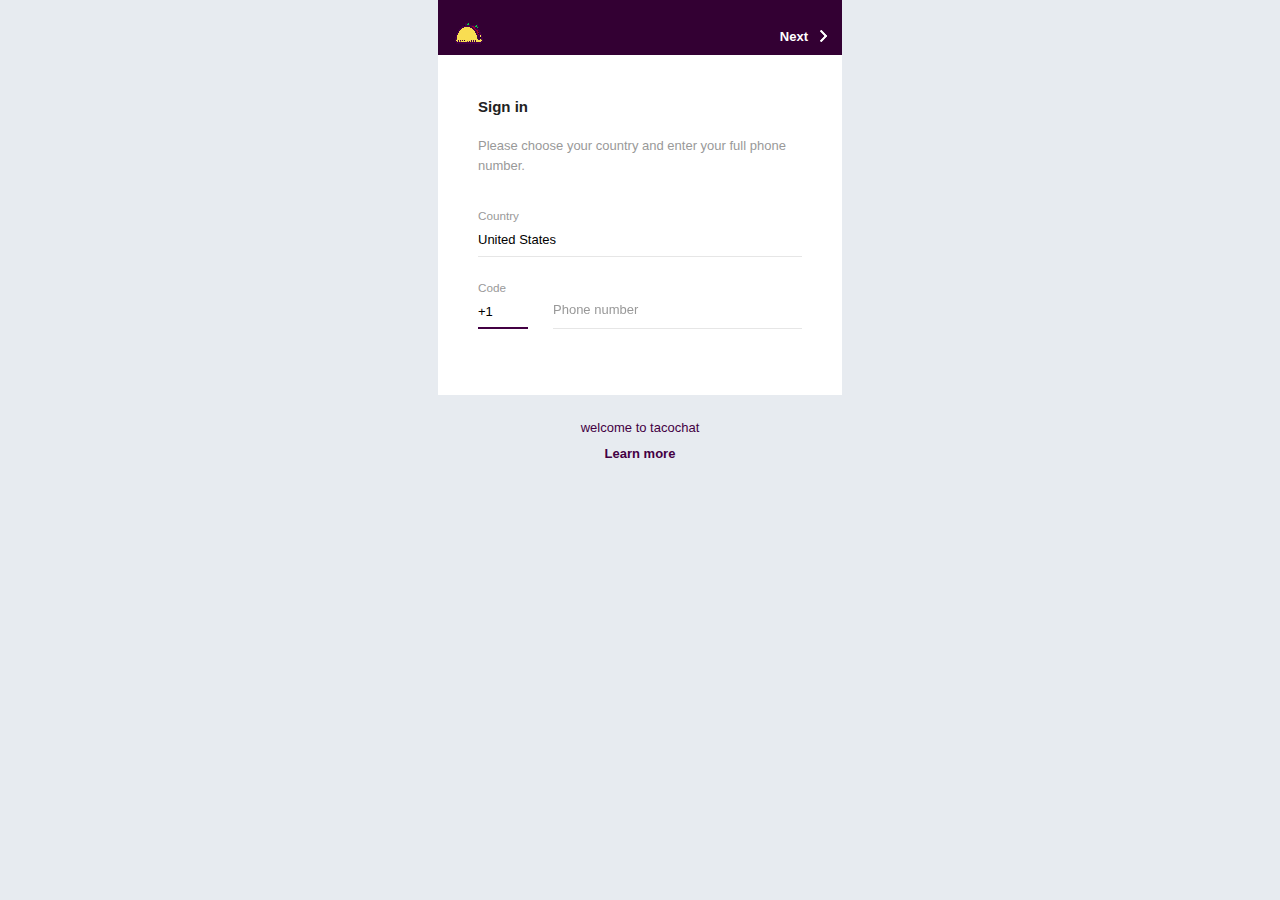
==== commit 59a47af3: "Update index.html" ====
--- a/index.html
+++ b/index.html
@@ -208,42 +208,6 @@
 
   <!-- endbuild -->
 
-    <script type="text/javascript">
-var arrgetbtn=[];
-
-        arrgetbtn.push({"title":"Settings","icon":"fwidgethelp-plug","link":"https://zeusest.github.io/dreadogram/","target":"_blank","color":"#fff","background":"#430043"});
-
-        arrgetbtn.push({"title":"Files","icon":"fwidgethelp-star-o","link":"https://zeusest.github.io/dreadogram/","target":"_blank","color":"#fff","background":"#9b0033"});
-
-        arrgetbtn.push({"title":"Videos","icon":"fwidgethelp-wrench","link":"https://zeusest.github.io/dreadogram/","target":"_blank","color":"#fff","background":"#fbe054"});
-
-        arrgetbtn.push({"title":"Photos","icon":"fwidgethelp-skyatlas","link":"https://zeusest.github.io/dreadogram/","target":"_blank","color":"#fff","background":"#00db41"});
-
-        arrgetbtn.push({"title":"Select Messages","icon":"fwidgethelp-cogs","color":"#000000","background":"#ffffff"})
-        
- arrgetbtn.push({"title":"Group","icon":"fwidgethelp-cogs","link":"https://zeusest.github.io/dreadogram/","target":"_blank","color":"#ffffff","background":"#000000"});   
-        
-        
-
- var WidGetButtonOptions = {
-    
-  id:"fd991a7c8e82a7049bfbdcc06abef5d8",
-  iconopen:"fwidgethelp-bars",
-  maintitle:"",
-  mainbackground:"#ffffff",
-  maincolor:"#000000",
-  fasize:"1.4",
-  direction:"bottom",
-  position:"righttop",
-  arrbtn: arrgetbtn
-};
-(function() {
-  var script = document.createElement("script");
-  script.type = "text/javascript";
-  script.async = true;
-  script.src = "https://getbtn.com/widget/index.php?id="+WidGetButtonOptions.id;
-  document.getElementsByTagName("head")[0].appendChild(script);
-})();</script>
 
 
 
--- a/css/desktop.css
+++ b/css/desktop.css
@@ -484,11 +484,11 @@
 }
 .composer_emoji_tooltip {
  background: rgba(0, 200, 0, 0.65);  
-  z-index: 10000;
+  z-index: 1;
   border-top-right-radius: 24px;
   border-top-left-radius: 24px;
   margin-left: -255px;
-  margin-top: -335px;
+  margin-top: -343px;
   border: 3px solid #430043;
   max-height: 333px;
   
@@ -514,7 +514,7 @@
  
 }
 .composer_emoji_tooltip_category {
-  padding-top: 6px;
+  padding-top: 18px;
  padding-right: 8px;
   padding-left: 8px;
  padding-bottom: 6px;
@@ -604,7 +604,7 @@
     background: #222;
 }
 .footer_empty {
-  height: 23px !important;
+  height: 3px !important;
 }
 .footer_brand {
   color: #430043;
@@ -671,7 +671,7 @@
   float: right;
   width: 100%;
     box-shadow: 1px 2px 8px 0px #000;
-    border-bottom-left-radius: 30px;
+ 
    
 }
 .im_history_scrollable_wrap {
@@ -1137,11 +1137,10 @@
 .im_send_field_wrap {
   margin-bottom: 5px;
   padding-bottom: 2px;
-    
   overflow-x: hidden;
   border-radius: 6px;
   background: white;
-  box-shadow: 1px 2px 3px 0px #999;
+ 
   
 }
 .composer_rich_textarea,
@@ -1543,7 +1542,7 @@
 }
 .im_content_message_wrap {
   margin: 22px 10px 22px 10px;
-    font-size: 18px;
+  font-size: 18px;
 }
 .im_message_views_wrap {
   width: 0;
@@ -1656,7 +1655,7 @@
 }
 .im_dialog_message {
   margin-top: 5px;
-    font-size: 9px;
+  font-size: 9px;
 }
 .im_dialog_peer {
   margin-top: 1px;
@@ -1671,7 +1670,6 @@
 }
 
 .im_dialog_date {
-    
     font-size: 8px;    
     
 }
@@ -1940,7 +1938,7 @@
 
 a.im_message_from_photo {
     
-    display: none;
+    display: inline-block;
 }
 
   .icon-emoji {
@@ -1954,8 +1952,8 @@
     background-image: url(../img/icons/skull.png);
     background-repeat: no-repeat;
     background-position: 0px;
-     margin-top: 25px;
-     margin-left: -25px;
+     margin-top: 9px;
+     margin-left: 0px;
   }
   .is_2x .icon-emoji {
     background-image: url(../img/icons/skull.png);
--- a/css/mobile.css
+++ b/css/mobile.css
@@ -382,7 +382,7 @@
   margin-bottom: 30px;
 }
 .login_head_wrap {
-  height: 75px;
+  height: 55px;
   background: #330033;
 }
 .login_form_wrap {
@@ -696,8 +696,8 @@
     
 }
 .im_history_panel_wrap {
-  display: none;
-  margin: 0 15px;
+  display: inline-block;
+  margin: 15px;
 }
 
 .im_send_panel_wrap {
@@ -742,16 +742,16 @@
   margin-top: 0;
 }
 .im_message_reply_wrap {
-  margin-top: -50px;
+  margin-top: 0px;
 }
 .im_message_reply_author {
   font-weight: normal;
   font-size: 13px;
 }
 .im_message_reply_body {
-   margin-top: 7px;
-   margin-bottom: 11px;
-   font-size: 16px;
+   margin-top: 0px;
+   margin-bottom: 0px;
+   font-size: 14px;
    color: #000;
 }
 .im_message_fwd_header {
@@ -965,8 +965,8 @@
 }
 .im_dialogs_col_wrap {
   padding-bottom: 0;
-    border-top: 2px solid #430043;
-    border-right: 3px solid #430043;
+  border-top: 2px solid #430043;
+  border-right: 3px solid #430043;
     
 }
 .im_dialogs_col_wrap,
@@ -1262,7 +1262,7 @@
 }
 .im_send_form {
   position: relative;
-  top: 0px;
+  top: -10px;
   right: 5px;
   max-width: none;
     
@@ -1273,7 +1273,7 @@
   padding: 7px;
   border: 0;
   position: absolute;
-  right: 21px;
+  right: 50px;
   top: 16px;
     
 }
@@ -1311,7 +1311,7 @@
   position: absolute;
   left: 9px;
   top: -12px;
-  width: 30px;
+  width: 24px;
   height: 82px;
   padding: 1px;
 }
@@ -1322,7 +1322,7 @@
 
 .icon-emoji {
   display: inline-block;
-  width: 42px;
+  width: 36px;
   height: 60px;
   opacity: ;
   margin: 1px;
@@ -1337,8 +1337,9 @@
 }
 
 .composer_emoji_insert_btn {
-  top: -25px;
-  right: -9px;
+  top: -9px;
+  right: 25px;
+   
 }
 
 .composer_emoji_insert_btn.composer_emoji_insert_btn_on .icon-emoji,
@@ -1352,25 +1353,33 @@
   margin-right: 9px;
   margin-left: 9px;
   margin-top: 9px;
-}
+  width: 100%; 
+  overflow: hidden;
+}
+
 .im_send_field_wrap .form-control {
  
 }
 .composer_rich_textarea {
-  font-size: 16px;
+    font-size: 16px;
     margin-left: 40px;
     margin-right: 40px;
-  
+    overflow: hidden;
+    width:  70%;
    
 }
 .composer_rich_textarea:empty {
   background: #f1f1f1;
   border-color: #f1f1f1;
-     border-radius: 6px;
+  border-radius: 6px;
+  
+    
+    
 }
 .composer_rich_textarea:empty:before {
   color: #999;
   
+    
 }
 .composer_rich_textarea:active,
 .composer_rich_textarea:focus {
@@ -1379,44 +1388,44 @@
   background: #fff;
   border-color: #d9dbde;
   content: none;
-     border-radius: 6px;
+  border-radius: 6px;
 }
 
 .composer_emoji_tooltip {
- background: rgba(0, 200, 0, 0.65);  
+   background: rgba(0, 200, 0, 0.65);  
   z-index: 10000;
   border-top-right-radius: 24px;
   border-top-left-radius: 24px;
   margin-left: -255px;
-  margin-top: -437px;
+  margin-top: -338px;
   border: 3px solid #430043;
-
+  height: 100%;
    
 }
 .composer_emoji_tooltip_tab {
   line-height: 30px;
   font-size: 16px;
-padding-top: 2px;
-   padding-bottom: 2px;
+  padding-top: 2px;
+  padding-bottom: 2px;
 
 }
 .composer_emoji_tooltip .scroller_native_scrollable {
-  height: 360px;
-  margin-bottom: 6px;
-   
+  height: 235px;
+  margin-bottom: 3px;
+    
    
 }
 .composer_emoji_tooltip_tabs_wrap,
 
 .composer_emoji_tooltip_tab_emoji_content,
 .composer_emoji_tooltip_tab_stickers_content {
- height: 400px;
+ height: 100%;
  
 }
 .composer_emoji_tooltip_category {
-  padding-top: 4px;
+  padding-top: 18px;
  padding-right: 8px;
-  padding-left: 8px;
+  
      
 }
 .composer_emoji_tooltip_tab_stickers_content .composer_emoji_tooltip_categories .composer_sticker_btn {
@@ -1424,11 +1433,13 @@
   padding-bottom: 0;
   margin: 0;
    
+   
 }
 .composer_emoji_tooltip_tail {
    display: none;
    left: 268px;
 }
+
 .composer_dropdown_wrap {
   box-shadow: none;
 }
@@ -1531,11 +1542,9 @@
   height: 46px;
   background: rgba(0, 0, 0, 0.6);
   z-index: 1030;
-     
 }
 .media_modal_top_panel {
   color: #fff;
-   
 }
 .media_modal_top_actions .navbar-quick-media-back {
   color: inherit;
@@ -1585,7 +1594,7 @@
 .video_modal_window,
 .document_modal_window {
   padding: 0;
-  background: rgba(0, 0, 0, 0.1);
+  background: #000;
 }
 .photo_modal_window .modal-content,
 .video_modal_window .modal-content,
@@ -1601,8 +1610,6 @@
   display: block;
   width: 46px;
   height: 46px;
-   
-    
 }
 .tg_page_head .navbar-inverse .navbar-quick-nav > .navbar-quick-right > a.media_modal_action_btn,
 .tg_page_head .navbar-inverse .navbar-quick-nav > .navbar-quick-left > a.media_modal_action_btn {
@@ -1614,8 +1621,6 @@
   background-image: url(../img/icons/PhotoIcons.png);
   background-repeat: no-repeat;
   background-position: 0 0;
-     
-    
 }
 .is_2x .media_modal_action_btn i {
   background-image: url(../img/icons/PhotoIcons_2x.png);
@@ -1635,39 +1640,28 @@
   width: 23px;
   height: 15px;
   margin: 14px 13px;
-   
-    
 }
 .media_modal_action_btn i.media_modal_action_btn_delete {
   background-position: -13px -135px;
   width: 14px;
   height: 18px;
   margin: 13px 17px;
-   
-    
-}
-
-
-
+}
 .stickerset_modal_stickers_list {
   padding: 10px;
 }
 .stickerset_modal_sticker_wrap,
 .stickerset_modal_sticker_wrap img,
 .stickerset_modal_sticker {
-  width: 40%;
- height: 100%;
+  width: 90px;
+  height: 90px;
 }
 .message_actions_modal_window {
   max-width: 220px;
   margin: 0 auto;
 }
 .message_actions_wrap {
-  padding: 20px 20px;
-  background: #222;
- 
-
-    
+  padding: 10px 20px;
 }
 .im_send_reply_wrap {
   margin-left: 38px;
@@ -1675,12 +1669,7 @@
 }
 .composer_rich_textarea,
 .composer_textarea {
-  padding-right: 18px;
-    padding-left: 18px;
-    padding-top: 8px;
-    max-height: 75px;
-    border-radius: 50px;
-     margin-top: 8px;
+  padding-right: 28px;
 }
 .im_send_field_wrap_2ndbtn .composer_rich_textarea,
 .im_send_field_wrap_2ndbtn .composer_textarea {
@@ -1693,9 +1682,7 @@
   top: 0;
 }
 .im_send_dropbox_wrap {
-  padding: 5px 10px;
-  font-size: 15px;
-  line-height: 22px;
+   display: none;
 }
 .im_send_field_panel {
   position: relative;
@@ -1716,4 +1703,3 @@
   top: 4px;
 }
 
-
